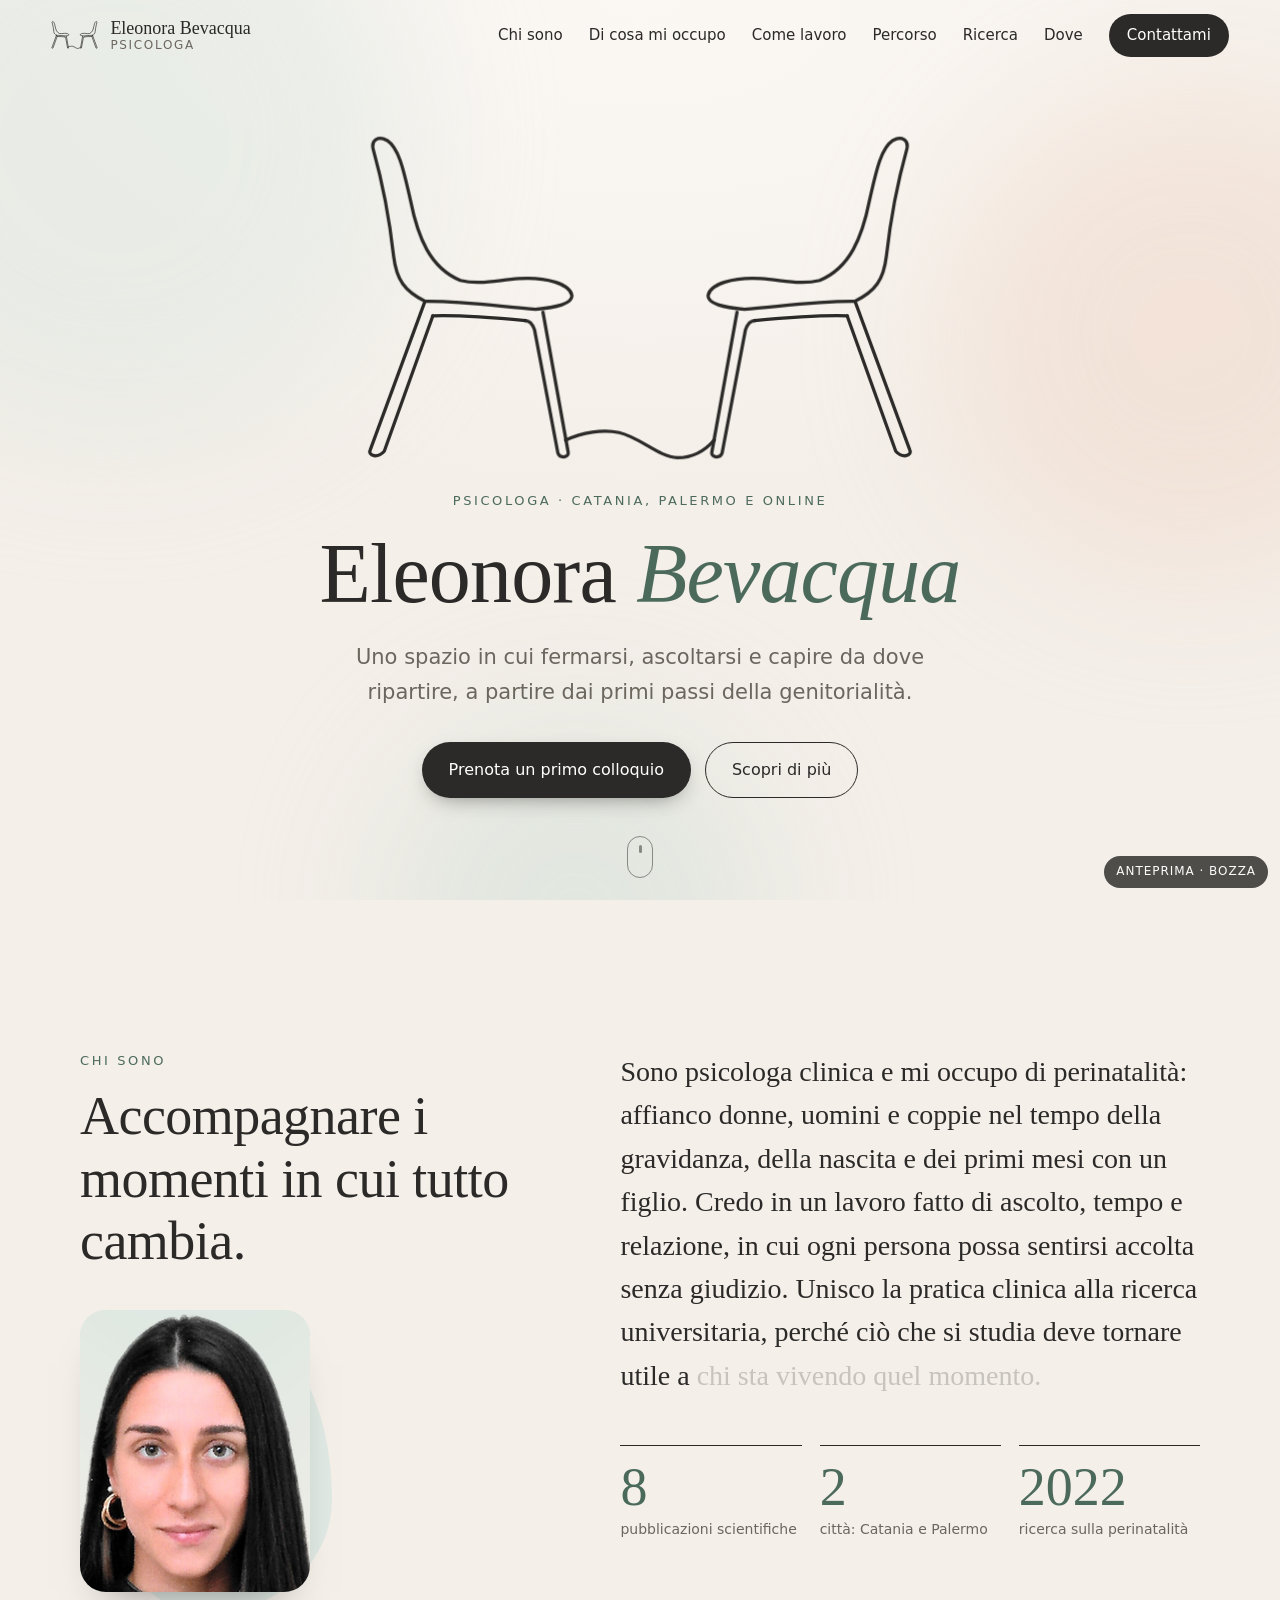
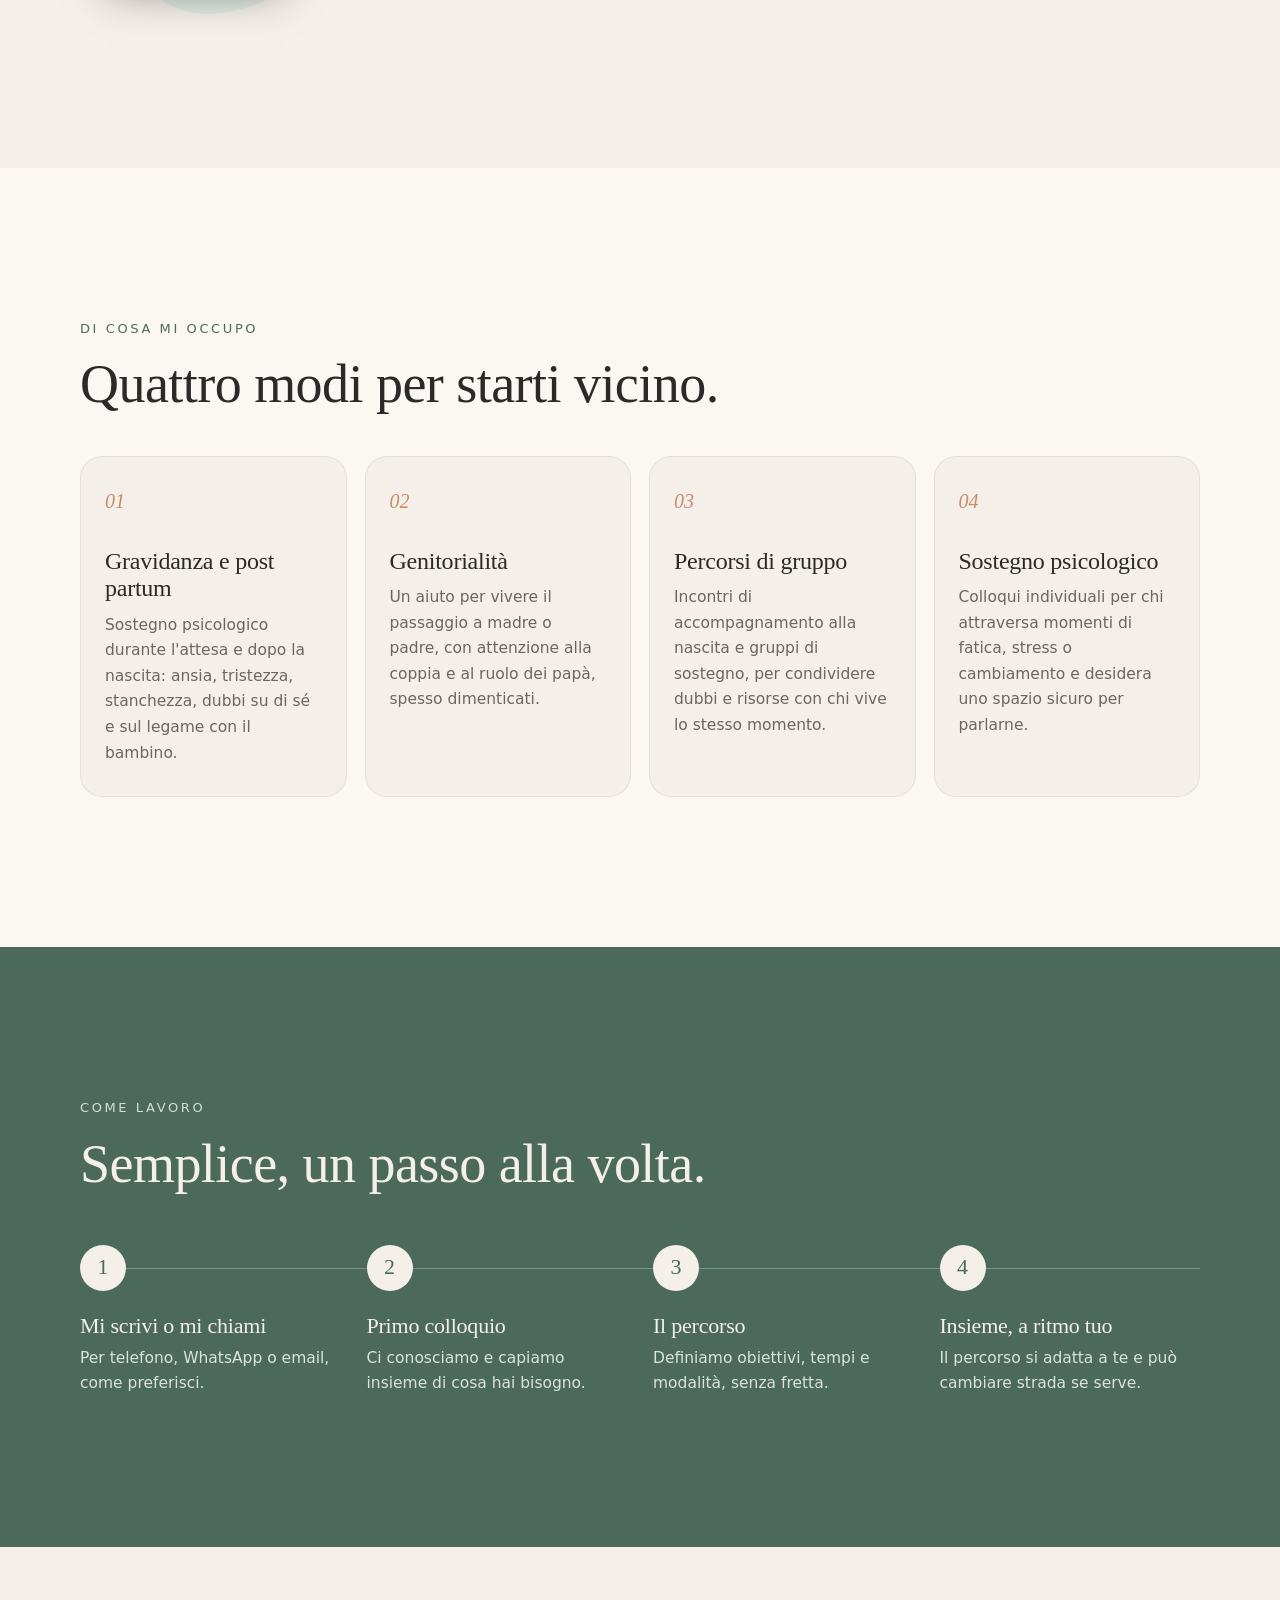
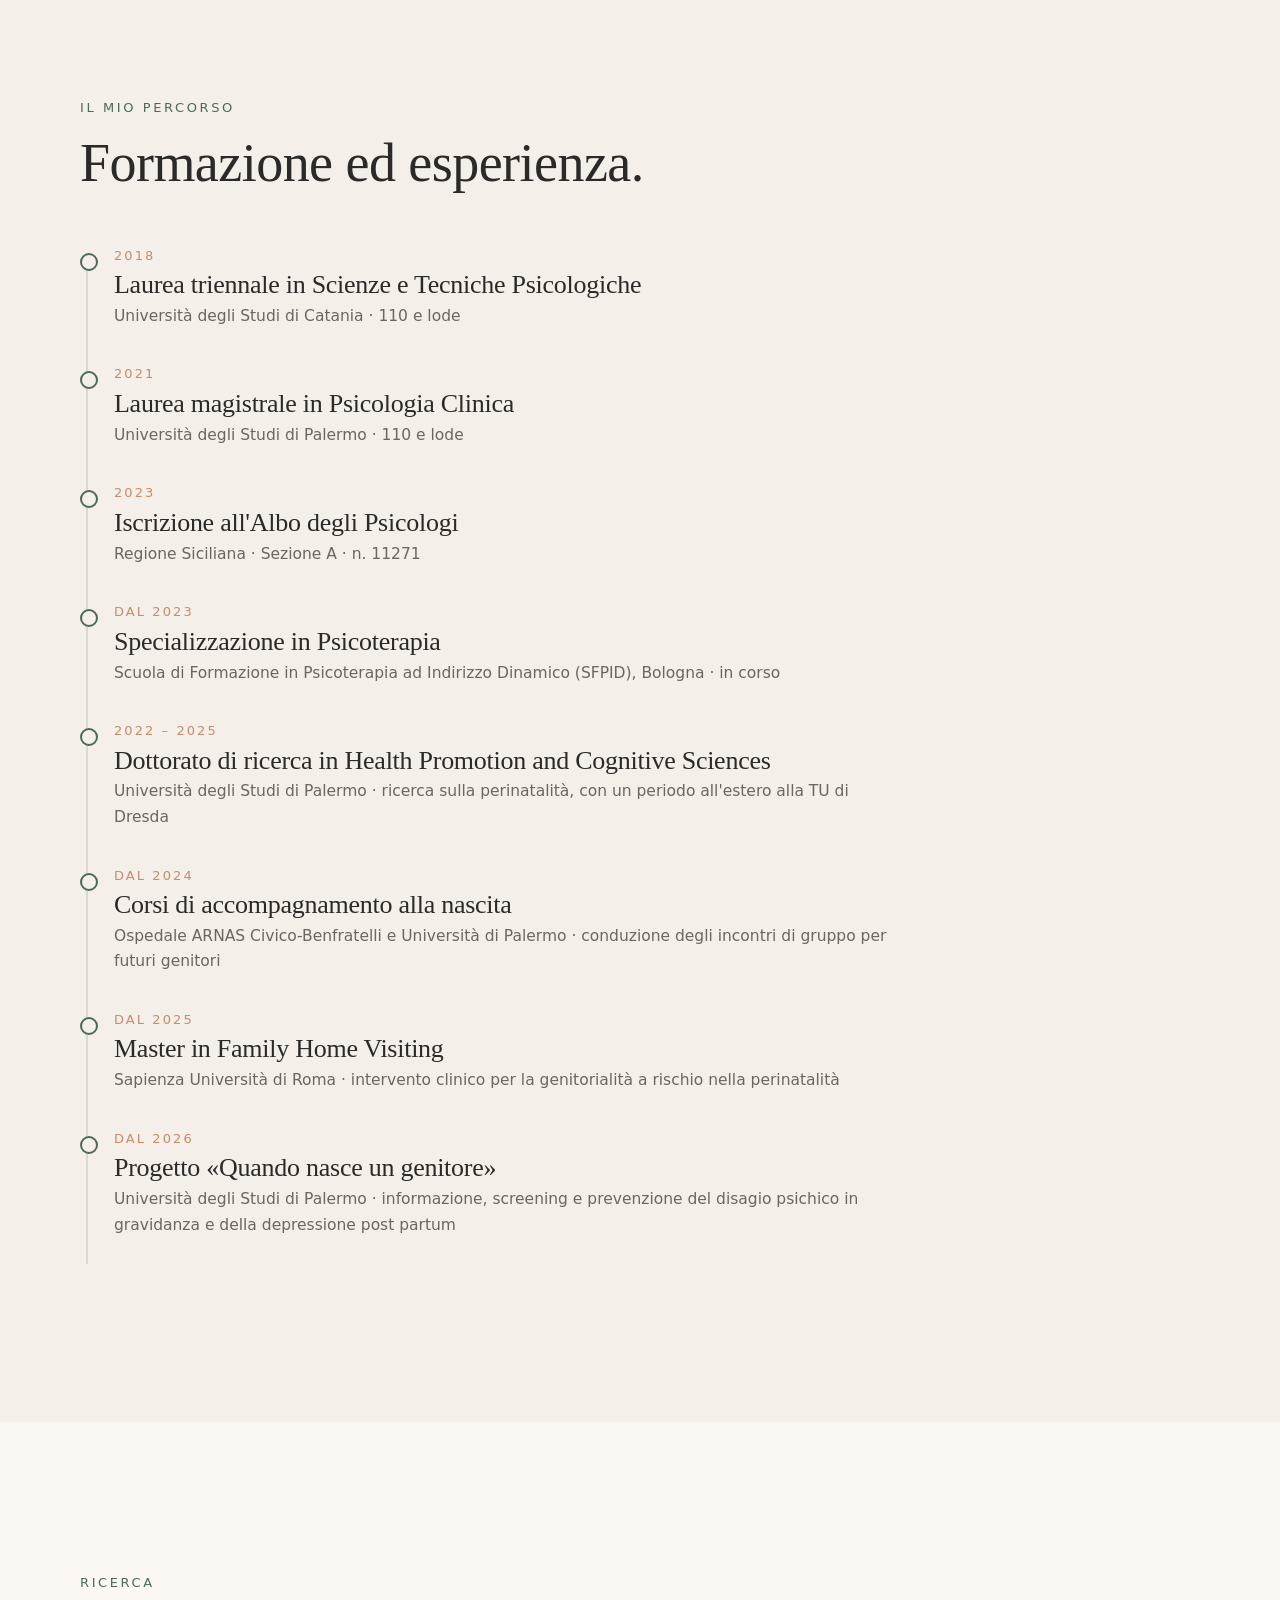
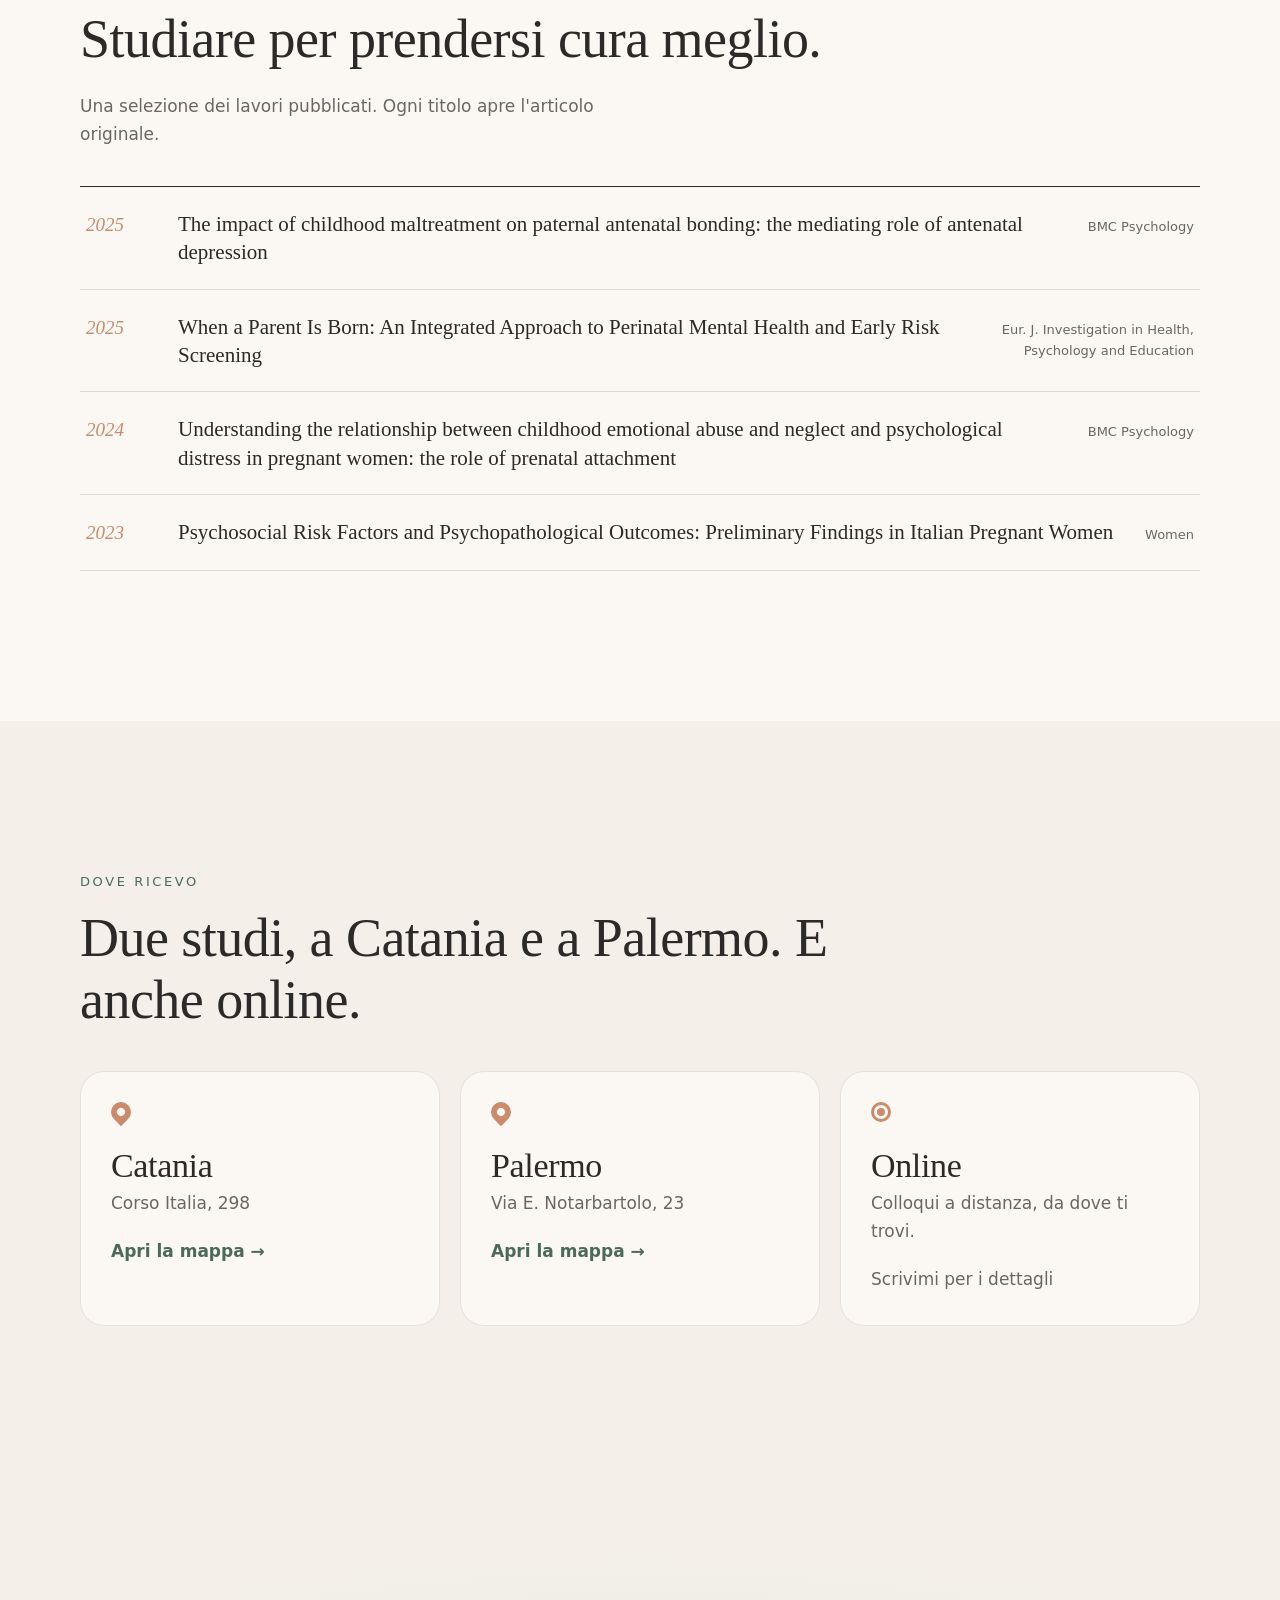
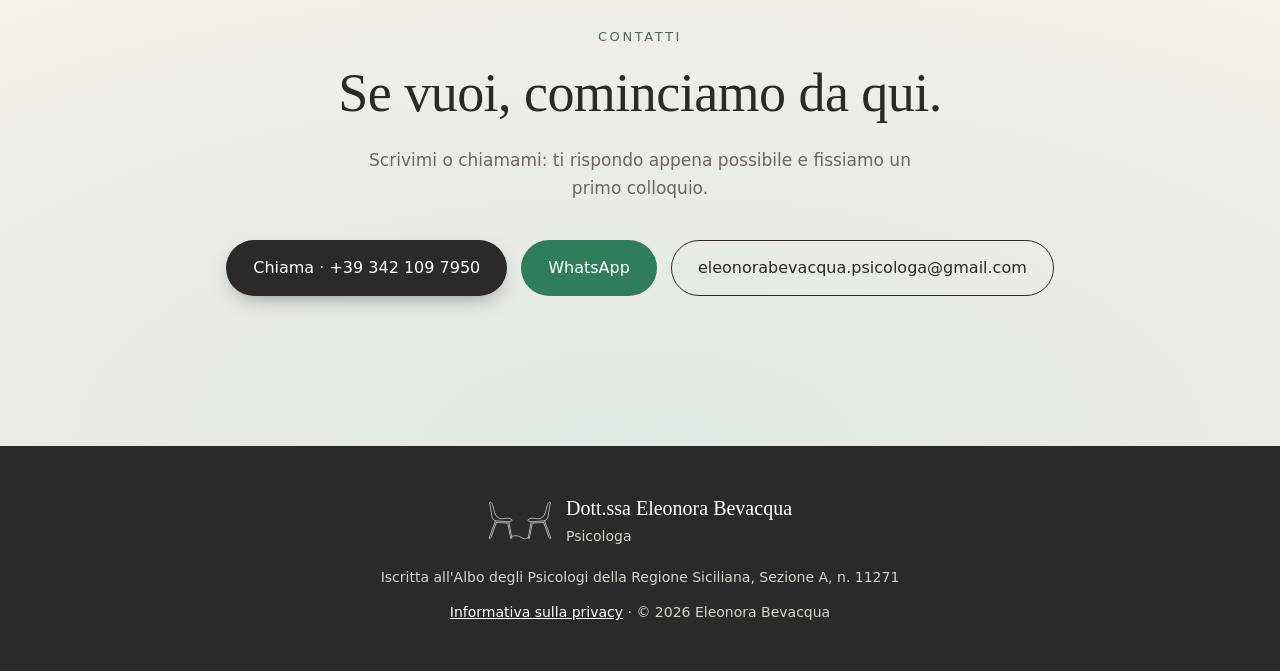
==== index.html @ ddfa0902 "Sito vetrina: prima versione (POC) Co-Authored-By: Claude Sonnet 5.5 <noreply@anthropic.com> Claude-" ====
<!DOCTYPE html>
<html lang="it">
<head>
<meta charset="utf-8">
<meta name="viewport" content="width=device-width, initial-scale=1">
<title>Dott.ssa Eleonora Bevacqua · Psicologa · Catania e Palermo</title>
<meta name="description" content="Eleonora Bevacqua, psicologa clinica. Perinatalità, genitorialità e sostegno psicologico a Catania, Palermo e online.">
<meta name="robots" content="noindex, nofollow">
<meta name="theme-color" content="#F4EFE9">
<meta property="og:title" content="Dott.ssa Eleonora Bevacqua · Psicologa">
<meta property="og:description" content="Perinatalità, genitorialità e sostegno psicologico a Catania, Palermo e online.">
<meta property="og:type" content="website">
<link rel="icon" href="img/favicon.png" type="image/png">
<link rel="stylesheet" href="style.css">
</head>
<body>
<a class="skip" href="#contenuto">Vai al contenuto</a>
<div class="progress" aria-hidden="true"><i></i></div>
<div class="poc-badge" aria-hidden="true">Anteprima · bozza</div>

<header class="top" id="top">
  <a class="brand" href="#hero" aria-label="Eleonora Bevacqua, torna in alto">
    <img src="img/logo.svg" alt="" width="46" height="28">
    <span><b>Eleonora Bevacqua</b><small>Psicologa</small></span>
  </a>
  <nav class="nav" id="nav" aria-label="Menu principale">
    <a href="#chi-sono">Chi sono</a>
    <a href="#di-cosa-mi-occupo">Di cosa mi occupo</a>
    <a href="#come-lavoro">Come lavoro</a>
    <a href="#percorso">Percorso</a>
    <a href="#ricerca">Ricerca</a>
    <a href="#dove">Dove</a>
    <a class="cta-mini" href="#contatti">Contattami</a>
  </nav>
  <button class="burger" id="burger" aria-label="Apri il menu" aria-expanded="false" aria-controls="nav"><span></span><span></span></button>
</header>

<main id="contenuto">

<!-- HERO -->
<section class="hero" id="hero">
  <div class="blob b1" data-par="0.12"></div>
  <div class="blob b2" data-par="-0.08"></div>
  <div class="blob b3" data-par="0.18"></div>
  <div class="hero-in">
    <div class="logo-stage" id="logo" role="img" aria-label="Due sedie una di fronte all'altra, unite da una linea">
      <svg class="logo-svg" viewBox="0 4 1200 712" fill="none" stroke="currentColor" stroke-width="7" stroke-linecap="round" stroke-linejoin="round" aria-hidden="true">
        <g class="chair l"><g>
          <path class="ln shell" pathLength="1" d="M140 367 C95 345 78 320 72 270 C62 180 42 90 28 40 C24 20 40 12 58 22 C82 38 92 78 108 150 C124 230 150 295 215 322 C255 332 290 322 340 318 C400 314 450 330 454 354 C456 372 420 380 376 384 C300 378 220 366 140 367 Z"/>
          <path class="ln legA" pathLength="1" d="M138 370 L22 685 C16 698 38 704 52 688 L156 398"/>
          <path class="ln rail" pathLength="1" d="M156 398 C220 396 290 402 355 408"/>
          <path class="ln legB" pathLength="1" d="M354 408 C364 408 370 416 374 428 L424 692 C428 704 448 702 446 690 L392 390"/>
        </g></g>
        <g class="chair r"><g transform="translate(1200 0) scale(-1 1)">
          <path class="ln shell" pathLength="1" d="M140 367 C95 345 78 320 72 270 C62 180 42 90 28 40 C24 20 40 12 58 22 C82 38 92 78 108 150 C124 230 150 295 215 322 C255 332 290 322 340 318 C400 314 450 330 454 354 C456 372 420 380 376 384 C300 378 220 366 140 367 Z"/>
          <path class="ln legA" pathLength="1" d="M138 370 L22 685 C16 698 38 704 52 688 L156 398"/>
          <path class="ln rail" pathLength="1" d="M156 398 C220 396 290 402 355 408"/>
          <path class="ln legB" pathLength="1" d="M354 408 C364 408 370 416 374 428 L424 692 C428 704 448 702 446 690 L392 390"/>
        </g></g>
        <path class="ln wave" pathLength="1" d="M441 664 C475 648 520 640 555 648 C600 658 640 700 680 702 C712 702 740 686 759 664"/>
      </svg>
    </div>
    <p class="eyebrow rise d1">Psicologa · Catania, Palermo e online</p>
    <h1 class="rise d2">Eleonora <span>Bevacqua</span></h1>
    <p class="lead rise d3">Uno spazio in cui fermarsi, ascoltarsi e capire da dove ripartire, a partire dai primi passi della genitorialità.</p>
    <div class="hero-cta rise d4">
      <a class="btn primary" href="#contatti">Prenota un primo colloquio</a>
      <a class="btn ghost" href="#chi-sono">Scopri di più</a>
    </div>
  </div>
  <a class="scroll-hint" href="#chi-sono" aria-label="Scorri verso il basso"><span></span></a>
</section>

<!-- CHI SONO -->
<section class="sec about" id="chi-sono">
  <div class="wrap two">
    <div class="side">
      <p class="eyebrow reveal">Chi sono</p>
      <h2 class="reveal">Accompagnare i momenti in cui tutto cambia.</h2>
      <figure class="portrait reveal"><div class="ph"><img src="img/eleonora.jpg" width="750" height="750" alt="Ritratto della dott.ssa Eleonora Bevacqua" loading="lazy"></div></figure>
    </div>
    <div class="body">
      <p class="words" id="words">Sono psicologa clinica e mi occupo di perinatalità: affianco donne, uomini e coppie nel tempo della gravidanza, della nascita e dei primi mesi con un figlio. Credo in un lavoro fatto di ascolto, tempo e relazione, in cui ogni persona possa sentirsi accolta senza giudizio. Unisco la pratica clinica alla ricerca universitaria, perché ciò che si studia deve tornare utile a chi sta vivendo quel momento.</p>
      <div class="facts">
        <div class="fact reveal"><b data-count="8">0</b><span>pubblicazioni scientifiche</span></div>
        <div class="fact reveal"><b data-count="2">0</b><span>città: Catania e Palermo</span></div>
        <div class="fact reveal"><b data-count="2022" data-plain="1">0</b><span>ricerca sulla perinatalità</span></div>
      </div>
    </div>
  </div>
</section>

<!-- DI COSA MI OCCUPO -->
<section class="sec areas" id="di-cosa-mi-occupo">
  <div class="wrap">
    <p class="eyebrow reveal">Di cosa mi occupo</p>
    <h2 class="reveal">Quattro modi per starti vicino.</h2>
    <div class="cards">
      <article class="card reveal">
        <span class="num">01</span>
        <h3>Gravidanza e post partum</h3>
        <p>Sostegno psicologico durante l'attesa e dopo la nascita: ansia, tristezza, stanchezza, dubbi su di sé e sul legame con il bambino.</p>
      </article>
      <article class="card reveal">
        <span class="num">02</span>
        <h3>Genitorialità</h3>
        <p>Un aiuto per vivere il passaggio a madre o padre, con attenzione alla coppia e al ruolo dei papà, spesso dimenticati.</p>
      </article>
      <article class="card reveal">
        <span class="num">03</span>
        <h3>Percorsi di gruppo</h3>
        <p>Incontri di accompagnamento alla nascita e gruppi di sostegno, per condividere dubbi e risorse con chi vive lo stesso momento.</p>
      </article>
      <article class="card reveal">
        <span class="num">04</span>
        <h3>Sostegno psicologico</h3>
        <p>Colloqui individuali per chi attraversa momenti di fatica, stress o cambiamento e desidera uno spazio sicuro per parlarne.</p>
      </article>
    </div>
  </div>
</section>

<!-- COME LAVORO -->
<section class="sec how" id="come-lavoro">
  <div class="wrap">
    <p class="eyebrow reveal">Come lavoro</p>
    <h2 class="reveal">Semplice, un passo alla volta.</h2>
    <ol class="steps">
      <li class="reveal"><span>1</span><h3>Mi scrivi o mi chiami</h3><p>Per telefono, WhatsApp o email, come preferisci.</p></li>
      <li class="reveal"><span>2</span><h3>Primo colloquio</h3><p>Ci conosciamo e capiamo insieme di cosa hai bisogno.</p></li>
      <li class="reveal"><span>3</span><h3>Il percorso</h3><p>Definiamo obiettivi, tempi e modalità, senza fretta.</p></li>
      <li class="reveal"><span>4</span><h3>Insieme, a ritmo tuo</h3><p>Il percorso si adatta a te e può cambiare strada se serve.</p></li>
    </ol>
  </div>
</section>

<!-- PERCORSO -->
<section class="sec path" id="percorso">
  <div class="wrap">
    <p class="eyebrow reveal">Il mio percorso</p>
    <h2 class="reveal">Formazione ed esperienza.</h2>
    <div class="tl" id="tl">
      <div class="tl-line"><i></i></div>
      <div class="tl-item reveal"><time>2018</time><h3>Laurea triennale in Scienze e Tecniche Psicologiche</h3><p>Università degli Studi di Catania · 110 e lode</p></div>
      <div class="tl-item reveal"><time>2021</time><h3>Laurea magistrale in Psicologia Clinica</h3><p>Università degli Studi di Palermo · 110 e lode</p></div>
      <div class="tl-item reveal"><time>2023</time><h3>Iscrizione all'Albo degli Psicologi</h3><p>Regione Siciliana · Sezione A · n. 11271</p></div>
      <div class="tl-item reveal"><time>dal 2023</time><h3>Specializzazione in Psicoterapia</h3><p>Scuola di Formazione in Psicoterapia ad Indirizzo Dinamico (SFPID), Bologna · in corso</p></div>
      <div class="tl-item reveal"><time>2022 – 2025</time><h3>Dottorato di ricerca in Health Promotion and Cognitive Sciences</h3><p>Università degli Studi di Palermo · ricerca sulla perinatalità, con un periodo all'estero alla TU di Dresda</p></div>
      <div class="tl-item reveal"><time>dal 2024</time><h3>Corsi di accompagnamento alla nascita</h3><p>Ospedale ARNAS Civico-Benfratelli e Università di Palermo · conduzione degli incontri di gruppo per futuri genitori</p></div>
      <div class="tl-item reveal"><time>dal 2025</time><h3>Master in Family Home Visiting</h3><p>Sapienza Università di Roma · intervento clinico per la genitorialità a rischio nella perinatalità</p></div>
      <div class="tl-item reveal"><time>dal 2026</time><h3>Progetto «Quando nasce un genitore»</h3><p>Università degli Studi di Palermo · informazione, screening e prevenzione del disagio psichico in gravidanza e della depressione post partum</p></div>
    </div>
  </div>
</section>

<!-- RICERCA -->
<section class="sec research" id="ricerca">
  <div class="wrap">
    <p class="eyebrow reveal">Ricerca</p>
    <h2 class="reveal">Studiare per prendersi cura meglio.</h2>
    <p class="sub reveal">Una selezione dei lavori pubblicati. Ogni titolo apre l'articolo originale.</p>
    <ul class="pubs">
      <li class="reveal"><a href="https://doi.org/10.1186/s40359-025-03784-9" target="_blank" rel="noopener"><span class="y">2025</span><span class="t">The impact of childhood maltreatment on paternal antenatal bonding: the mediating role of antenatal depression</span><span class="j">BMC Psychology</span></a></li>
      <li class="reveal"><a href="https://doi.org/10.3390/ejihpe15100193" target="_blank" rel="noopener"><span class="y">2025</span><span class="t">When a Parent Is Born: An Integrated Approach to Perinatal Mental Health and Early Risk Screening</span><span class="j">Eur. J. Investigation in Health, Psychology and Education</span></a></li>
      <li class="reveal"><a href="https://doi.org/10.1186/s40359-024-02024-w" target="_blank" rel="noopener"><span class="y">2024</span><span class="t">Understanding the relationship between childhood emotional abuse and neglect and psychological distress in pregnant women: the role of prenatal attachment</span><span class="j">BMC Psychology</span></a></li>
      <li class="reveal"><a href="https://doi.org/10.3390/women3010010" target="_blank" rel="noopener"><span class="y">2023</span><span class="t">Psychosocial Risk Factors and Psychopathological Outcomes: Preliminary Findings in Italian Pregnant Women</span><span class="j">Women</span></a></li>
    </ul>
  </div>
</section>

<!-- DOVE -->
<section class="sec where" id="dove">
  <div class="wrap">
    <p class="eyebrow reveal">Dove ricevo</p>
    <h2 class="reveal">Due studi, a Catania e a Palermo. E anche online.</h2>
    <div class="places">
      <a class="place reveal" href="https://www.google.com/maps/search/?api=1&amp;query=Corso+Italia+298+Catania" target="_blank" rel="noopener">
        <span class="pin" aria-hidden="true"></span>
        <h3>Catania</h3>
        <p>Corso Italia, 298</p>
        <span class="go">Apri la mappa →</span>
      </a>
      <a class="place reveal" href="https://www.google.com/maps/search/?api=1&amp;query=Via+E.+Notarbartolo+23+Palermo" target="_blank" rel="noopener">
        <span class="pin" aria-hidden="true"></span>
        <h3>Palermo</h3>
        <p>Via E. Notarbartolo, 23</p>
        <span class="go">Apri la mappa →</span>
      </a>
      <div class="place reveal">
        <span class="pin online" aria-hidden="true"></span>
        <h3>Online</h3>
        <p>Colloqui a distanza, da dove ti trovi.</p>
        <span class="go off">Scrivimi per i dettagli</span>
      </div>
    </div>
  </div>
</section>

<!-- CONTATTI -->
<section class="sec contact" id="contatti">
  <div class="wrap">
    <p class="eyebrow reveal">Contatti</p>
    <h2 class="reveal">Se vuoi, cominciamo da qui.</h2>
    <p class="sub reveal">Scrivimi o chiamami: ti rispondo appena possibile e fissiamo un primo colloquio.</p>
    <div class="contact-btns reveal">
      <a class="btn primary" href="tel:+393421097950">Chiama · +39 342 109 7950</a>
      <a class="btn wa" href="https://wa.me/393421097950" target="_blank" rel="noopener">WhatsApp</a>
      <a class="btn ghost" href="mailto:eleonorabevacqua.psicologa@gmail.com">eleonorabevacqua.psicologa@gmail.com</a>
    </div>
  </div>
</section>
</main>

<footer class="foot">
  <div class="wrap">
    <div class="foot-brand"><img src="img/logo.svg" alt="" width="64" height="39"><div><b>Dott.ssa Eleonora Bevacqua</b><span>Psicologa</span></div></div>
    <p>Iscritta all'Albo degli Psicologi della Regione Siciliana, Sezione A, n. 11271</p>
    <p><a href="privacy.html">Informativa sulla privacy</a> · © 2026 Eleonora Bevacqua</p>
  </div>
</footer>

<script src="app.js"></script>
</body>
</html>
---- style.css ----
:root{
  --cream:#F4EFE9; --paper:#FBF8F4; --ink:#2B2A28; --mute:#6b675f;
  --sage:#8FAA9C; --sage-deep:#4C6A5C; --sage-soft:#dfe8e2; --clay:#C98B6B;
  --serif:"Iowan Old Style","Palatino Linotype",Palatino,"Book Antiqua",Georgia,serif;
  --sans:system-ui,-apple-system,"Segoe UI",Roboto,"Helvetica Neue",Arial,sans-serif;
  --ease:cubic-bezier(.2,.7,.2,1);
}
*{box-sizing:border-box;margin:0;padding:0}
html{scroll-behavior:smooth;scroll-padding-top:72px}
body{font-family:var(--sans);color:var(--ink);background:var(--cream);line-height:1.65;font-size:17px;-webkit-font-smoothing:antialiased;overflow-x:hidden}
img{max-width:100%;display:block}
a{color:inherit}
h1,h2,h3{font-family:var(--serif);font-weight:500;line-height:1.15;letter-spacing:-.01em}
.wrap{width:min(1120px,92vw);margin:0 auto}
.skip{position:absolute;left:-999px;top:8px;background:var(--ink);color:#fff;padding:8px 14px;border-radius:8px;z-index:200}
.skip:focus{left:8px}

/* barra di avanzamento + badge anteprima */
.progress{position:fixed;inset:0 0 auto 0;height:3px;z-index:120;background:transparent}
.progress i{display:block;height:100%;width:100%;background:var(--sage-deep);transform:scaleX(0);transform-origin:left}
.poc-badge{position:fixed;right:12px;bottom:12px;z-index:110;background:var(--ink);color:#fff;font-size:12px;letter-spacing:.08em;text-transform:uppercase;padding:6px 12px;border-radius:99px;opacity:.82;pointer-events:none}

/* header */
.top{position:fixed;inset:0 0 auto 0;z-index:100;display:flex;align-items:center;justify-content:space-between;padding:14px max(4vw,18px);transition:transform .45s var(--ease),background .3s,box-shadow .3s}
.top::before{content:"";position:absolute;inset:0;z-index:-2;background:rgba(244,239,233,.88);backdrop-filter:blur(12px);-webkit-backdrop-filter:blur(12px);box-shadow:0 1px 0 rgba(43,42,40,.08);opacity:0;transition:opacity .3s}
.top.solid::before{opacity:1}
.top.hide{transform:translateY(-110%)}
.brand{display:flex;align-items:center;gap:12px;text-decoration:none}
.brand img{height:28px;width:auto}
.brand span{display:flex;flex-direction:column;line-height:1.15}
.brand b{font-family:var(--serif);font-weight:500;font-size:18px}
.brand small{font-size:12px;letter-spacing:.14em;text-transform:uppercase;color:var(--mute)}
.nav{display:flex;align-items:center;gap:26px}
.nav a{text-decoration:none;font-size:15px;position:relative;padding:4px 0}
.nav a:not(.cta-mini)::after{content:"";position:absolute;left:0;bottom:0;height:1.5px;width:100%;background:var(--sage-deep);transform:scaleX(0);transform-origin:left;transition:transform .35s var(--ease)}
.nav a:not(.cta-mini):hover::after,.nav a.on::after{transform:scaleX(1)}
.cta-mini{background:var(--ink);color:#fff!important;padding:9px 18px!important;border-radius:99px;transition:background .25s,transform .25s}
.cta-mini:hover{background:var(--sage-deep);transform:translateY(-1px)}
.burger{display:none;background:none;border:0;width:44px;height:44px;position:relative;cursor:pointer}
.burger span{position:absolute;left:10px;right:10px;height:2px;background:var(--ink);border-radius:2px;transition:transform .35s var(--ease),top .35s var(--ease)}
.burger span:nth-child(1){top:18px}.burger span:nth-child(2){top:26px}
.burger[aria-expanded=true] span:nth-child(1){top:22px;transform:rotate(45deg)}
.burger[aria-expanded=true] span:nth-child(2){top:22px;transform:rotate(-45deg)}

/* hero */
.hero{position:relative;min-height:100svh;display:grid;place-items:center;text-align:center;padding:110px 0 80px;overflow:hidden;background:radial-gradient(120% 90% at 50% 0%,#fbf8f4 0%,var(--cream) 60%)}
.blob{position:absolute;border-radius:50%;filter:blur(70px);opacity:.55;will-change:transform}
.b1{width:46vmax;height:46vmax;left:-14vmax;top:-12vmax;background:var(--sage-soft)}
.b2{width:38vmax;height:38vmax;right:-12vmax;top:10vh;background:#f0d9cb}
.b3{width:30vmax;height:30vmax;left:30vw;bottom:-16vmax;background:#d3e0d8}
.hero-in{position:relative;z-index:2;width:min(860px,92vw)}
.logo-stage{position:relative;width:min(560px,80vw);margin:0 auto 26px;color:var(--ink);cursor:pointer;-webkit-tap-highlight-color:transparent}
.logo-svg{display:block;width:100%;height:auto;overflow:visible}
/* tracciamento: ogni linea si disegna da sola, poi le sedie si avvicinano piano */
.logo-svg .ln{stroke-dasharray:1;stroke-dashoffset:1;opacity:0}
.logo-stage.draw .logo-svg .ln{animation:draw 1.5s cubic-bezier(.5,.1,.2,1) forwards}
.logo-stage.draw .logo-svg .shell{animation-delay:.2s}
.logo-stage.draw .logo-svg .legA{animation-delay:.9s}
.logo-stage.draw .logo-svg .rail{animation-delay:1.25s}
.logo-stage.draw .logo-svg .legB{animation-delay:1.45s}
.logo-stage.draw .logo-svg .wave{animation-delay:2.3s;animation-duration:1.4s}
@keyframes draw{0%{opacity:1;stroke-dashoffset:1}100%{opacity:1;stroke-dashoffset:0}}
.logo-svg .chair{transform-box:view-box;will-change:transform}
.logo-svg .dot,.logo-svg .halo{stroke:none;fill:var(--sage-deep);opacity:0;transition:opacity 1.2s ease}
.logo-svg .dot{filter:none}
.logo-svg .halo{fill:var(--sage);fill-opacity:.22}
.logo-stage.live .dot{opacity:1}.logo-stage.live .halo{opacity:1}
.logo-stage:hover .ln{stroke:var(--sage-deep);transition:stroke .5s}
.logo-svg .ln{transition:stroke .5s}
.eyebrow{font-size:13px;letter-spacing:.2em;text-transform:uppercase;color:var(--sage-deep);margin-bottom:14px}
.hero h1{font-size:clamp(40px,7.4vw,84px);margin-bottom:18px}
.hero h1 span{font-style:italic;color:var(--sage-deep)}
.lead{font-size:clamp(17px,2vw,21px);color:var(--mute);max-width:600px;margin:0 auto 32px}
.hero-cta{display:flex;gap:14px;justify-content:center;flex-wrap:wrap}
.btn{display:inline-flex;align-items:center;justify-content:center;gap:8px;padding:14px 26px;border-radius:99px;text-decoration:none;font-size:16px;border:1.5px solid transparent;transition:transform .25s var(--ease),background .25s,color .25s,border-color .25s,box-shadow .25s;cursor:pointer;text-align:center}
.btn:hover{transform:translateY(-2px)}
.btn.primary{background:var(--ink);color:#fff;box-shadow:0 8px 22px -10px rgba(43,42,40,.6)}
.btn.primary:hover{background:var(--sage-deep)}
.btn.ghost{border-color:var(--ink);color:var(--ink)}
.btn.ghost:hover{background:var(--ink);color:#fff}
.btn.wa{background:#2f7d5b;color:#fff}.btn.wa:hover{background:#256548}
.scroll-hint{position:absolute;bottom:22px;left:50%;width:26px;height:42px;margin-left:-13px;border:1.5px solid var(--ink);border-radius:14px;opacity:.5;z-index:2}
.scroll-hint span{position:absolute;left:50%;top:8px;width:3px;height:8px;margin-left:-1.5px;background:var(--ink);border-radius:2px;animation:wheel 1.8s ease-in-out infinite}
@keyframes wheel{0%{transform:translateY(0);opacity:1}70%{transform:translateY(14px);opacity:0}100%{opacity:0}}

/* comparsa iniziale hero */
.rise{opacity:0;transform:translateY(22px)}
.ready .rise{opacity:1;transform:none;transition:opacity .9s ease,transform .9s var(--ease)}
.ready .d1{transition-delay:.9s}.ready .d2{transition-delay:1.05s}.ready .d3{transition-delay:1.2s}.ready .d4{transition-delay:1.35s}

/* sezioni */
.sec{padding:clamp(80px,12vw,150px) 0;position:relative}
.sec h2{font-size:clamp(30px,4.6vw,54px);margin-bottom:22px;max-width:16em}
.sub{color:var(--mute);max-width:560px;margin-bottom:38px}
.two{display:grid;grid-template-columns:1fr 1.25fr;gap:clamp(30px,6vw,90px);align-items:start}
.side{position:sticky;top:120px}
.words{font-size:clamp(20px,2.4vw,28px);line-height:1.55;font-family:var(--serif)}
.words .w{opacity:.22;transition:opacity .35s}
.words .w.on{opacity:1}
/* cornice 3: rettangolo arrotondato con forma morbida salvia sfalsata */
.portrait{position:relative;margin:38px 0 26px;max-width:230px}
.portrait::before{content:"";position:absolute;z-index:0;inset:18px -22px -22px 22px;background:var(--sage-soft);border-radius:60% 40% 55% 45%/50% 60% 40% 50%;transform:translate(14px,14px) scale(.92);opacity:0;transition:transform 1.4s var(--ease) .15s,opacity 1.2s ease .15s}
.portrait.in::before{transform:none;opacity:1}
.ph{position:relative;z-index:1;aspect-ratio:220/270;border-radius:26px;overflow:hidden;background:var(--sage-soft);box-shadow:0 26px 40px -28px rgba(43,42,40,.55)}
.ph img{width:100%;height:100%;object-fit:cover;object-position:50% 20%;transform:scale(1.06);transition:transform 1.6s var(--ease)}
.portrait.in .ph img{transform:scale(1)}
/* variante per il ritratto a mezzo busto (4:5): aggiungere class="portrait half" nell'HTML */
.portrait.half{max-width:340px}
.portrait.half .ph{aspect-ratio:4/5;border-radius:28px}
.portrait.half .ph img{object-position:50% 25%}
.facts{display:grid;grid-template-columns:repeat(3,1fr);gap:18px;margin-top:48px}
.fact{border-top:1.5px solid var(--ink);padding-top:14px}
.fact b{display:block;font-family:var(--serif);font-weight:500;font-size:clamp(34px,4.4vw,54px);line-height:1;color:var(--sage-deep)}
.fact span{font-size:14px;color:var(--mute)}

.areas{background:var(--paper)}
.cards{display:grid;grid-template-columns:repeat(4,1fr);gap:18px;margin-top:40px}
.card{background:var(--cream);border-radius:22px;padding:28px 24px 30px;border:1px solid rgba(43,42,40,.08);transition:transform .4s var(--ease),box-shadow .4s,background .4s;position:relative;overflow:hidden}
.card::before{content:"";position:absolute;inset:auto -30% -50% auto;width:80%;height:80%;border-radius:50%;background:var(--sage-soft);opacity:0;transition:opacity .5s,transform .6s var(--ease);transform:scale(.6)}
.card:hover{transform:translateY(-6px);box-shadow:0 24px 40px -26px rgba(43,42,40,.5)}
.card:hover::before{opacity:.7;transform:scale(1)}
.card>*{position:relative}
.num{font-family:var(--serif);font-style:italic;color:var(--clay);font-size:20px}
.card h3{font-size:24px;margin:30px 0 10px}
.card p{font-size:15.5px;color:var(--mute)}

.how{background:var(--sage-deep);color:#f4efe9}
.how .eyebrow{color:#cfe0d6}
.steps{list-style:none;display:grid;grid-template-columns:repeat(4,1fr);gap:26px;margin-top:50px;position:relative}
.steps::before{content:"";position:absolute;left:0;right:0;top:23px;height:1.5px;background:rgba(244,239,233,.28)}
.steps li{position:relative}
.steps span{display:grid;place-items:center;width:46px;height:46px;border-radius:50%;background:var(--cream);color:var(--sage-deep);font-family:var(--serif);font-size:22px;margin-bottom:22px;position:relative}
.steps h3{font-size:22px;margin-bottom:8px}
.steps p{font-size:15.5px;color:#d8e4dc}

.tl{position:relative;margin-top:50px;padding-left:34px;max-width:820px}
.tl-line{position:absolute;left:6px;top:8px;bottom:8px;width:2px;background:rgba(43,42,40,.12)}
.tl-line i{display:block;width:100%;height:100%;background:var(--sage-deep);transform:scaleY(0);transform-origin:top}
.tl-item{position:relative;padding-bottom:34px}
.tl-item::before{content:"";position:absolute;left:-34px;top:8px;width:14px;height:14px;border-radius:50%;background:var(--cream);border:2px solid var(--sage-deep);transition:background .4s,transform .4s var(--ease)}
.tl-item.in::before{background:var(--sage-deep);transform:scale(1.15)}
.tl time{display:block;font-size:13px;letter-spacing:.16em;text-transform:uppercase;color:var(--clay);margin-bottom:4px}
.tl h3{font-size:clamp(20px,2.4vw,26px);margin-bottom:4px}
.tl p{color:var(--mute);font-size:15.5px}

.research{background:var(--paper)}
.pubs{list-style:none;border-top:1.5px solid var(--ink)}
.pubs li{border-bottom:1px solid rgba(43,42,40,.14)}
.pubs a{display:grid;grid-template-columns:70px 1fr auto;gap:22px;align-items:baseline;padding:22px 6px;text-decoration:none;transition:background .3s,padding .3s var(--ease)}
.pubs a:hover{background:var(--sage-soft);padding-left:18px}
.pubs .y{font-family:var(--serif);font-style:italic;color:var(--clay);font-size:19px}
.pubs .t{font-family:var(--serif);font-size:clamp(17px,1.9vw,21px);line-height:1.35}
.pubs .j{font-size:13px;color:var(--mute);text-align:right;max-width:210px}

.places{display:grid;grid-template-columns:repeat(auto-fit,minmax(250px,1fr));gap:20px;margin-top:40px}
.place{position:relative;display:block;background:var(--paper);border:1px solid rgba(43,42,40,.1);border-radius:24px;padding:34px 30px 32px;text-decoration:none;overflow:hidden;transition:transform .4s var(--ease),box-shadow .4s}
.place:hover{transform:translateY(-5px);box-shadow:0 26px 40px -28px rgba(43,42,40,.55)}
.place h3{font-size:34px;margin:40px 0 4px}
.place p{color:var(--mute)}
.go{display:inline-block;margin-top:20px;color:var(--sage-deep);font-weight:600;transition:transform .3s var(--ease)}
.place:hover .go{transform:translateX(6px)}
.pin{position:absolute;top:30px;left:30px;width:20px;height:20px;border-radius:50% 50% 50% 0;transform:rotate(-45deg);background:var(--clay)}
.pin::after{content:"";position:absolute;inset:6px;border-radius:50%;background:var(--paper)}
.pin.online{border-radius:50%;transform:none;background:none;border:3px solid var(--clay)}
.pin.online::after{inset:3px;background:var(--clay)}
.go.off{color:var(--mute);font-weight:500}
.place:hover .go.off{transform:none}

.contact{text-align:center;background:radial-gradient(90% 90% at 50% 100%,var(--sage-soft),var(--cream))}
.contact h2,.contact .sub{margin-left:auto;margin-right:auto}
.contact-btns{display:flex;flex-wrap:wrap;gap:14px;justify-content:center}
.note{margin-top:34px;font-size:14px;color:var(--mute)}

.foot{background:var(--ink);color:#d7d3cb;padding:46px 0;font-size:14px}
.foot .wrap{display:grid;gap:12px;justify-items:center;text-align:center}
.foot-brand{display:flex;align-items:center;gap:14px;text-align:left;margin-bottom:6px}
.foot-brand img{filter:invert(1);opacity:.85}
.foot-brand b{display:block;font-family:var(--serif);font-weight:500;font-size:20px;color:#fff}
.foot a{color:#fff}
.todo{background:#c98b6b;color:#fff;padding:0 6px;border-radius:4px}

/* reveal */
.reveal{opacity:0;transform:translateY(34px);transition:opacity .9s ease,transform .9s var(--ease)}
.reveal.in{opacity:1;transform:none}
.cards .reveal:nth-child(2),.steps .reveal:nth-child(2),.facts .reveal:nth-child(2){transition-delay:.1s}
.cards .reveal:nth-child(3),.steps .reveal:nth-child(3),.facts .reveal:nth-child(3){transition-delay:.2s}
.cards .reveal:nth-child(4),.steps .reveal:nth-child(4){transition-delay:.3s}

/* tablet e telefono */
@media(max-width:980px){
  .cards{grid-template-columns:repeat(2,1fr)}
  .steps{grid-template-columns:repeat(2,1fr);row-gap:40px}.steps::before{display:none}
  .two{grid-template-columns:1fr}.side{position:static}
}
@media(max-width:820px){
  .burger{display:block}
  .nav{position:fixed;inset:0;background:var(--cream);flex-direction:column;justify-content:center;gap:22px;font-size:22px;transform:translateY(-100%);transition:transform .5s var(--ease);z-index:-1}
  .nav a{font-size:24px;font-family:var(--serif)}
  .nav.open{transform:none}
  .nav.open~.burger{position:relative;z-index:2}
  .top.hide{transform:none}
}
@media(max-width:620px){
  body{font-size:16.5px}
  .cards{grid-template-columns:1fr}
  .steps{grid-template-columns:1fr}
  .facts{grid-template-columns:1fr 1fr 1fr;gap:10px}
  .fact span{font-size:12.5px}
  .pubs a{grid-template-columns:1fr;gap:6px}.pubs .j{text-align:left;max-width:none}
  .brand small{display:none}
  .btn{width:100%}
  .hero-cta,.contact-btns{flex-direction:column;align-items:stretch}
  .poc-badge{bottom:8px;right:8px}
}

/* riduci movimento */
@media(prefers-reduced-motion:reduce){
  *{animation:none!important;transition-duration:.01ms!important;transition-delay:0s!important;scroll-behavior:auto!important}
  .rise,.reveal{opacity:1!important;transform:none!important}
  .logo-svg .ln{stroke-dashoffset:0!important;opacity:1!important}
  .words .w{opacity:1!important}
  .tl-line i,.progress i{transform:none!important}
}
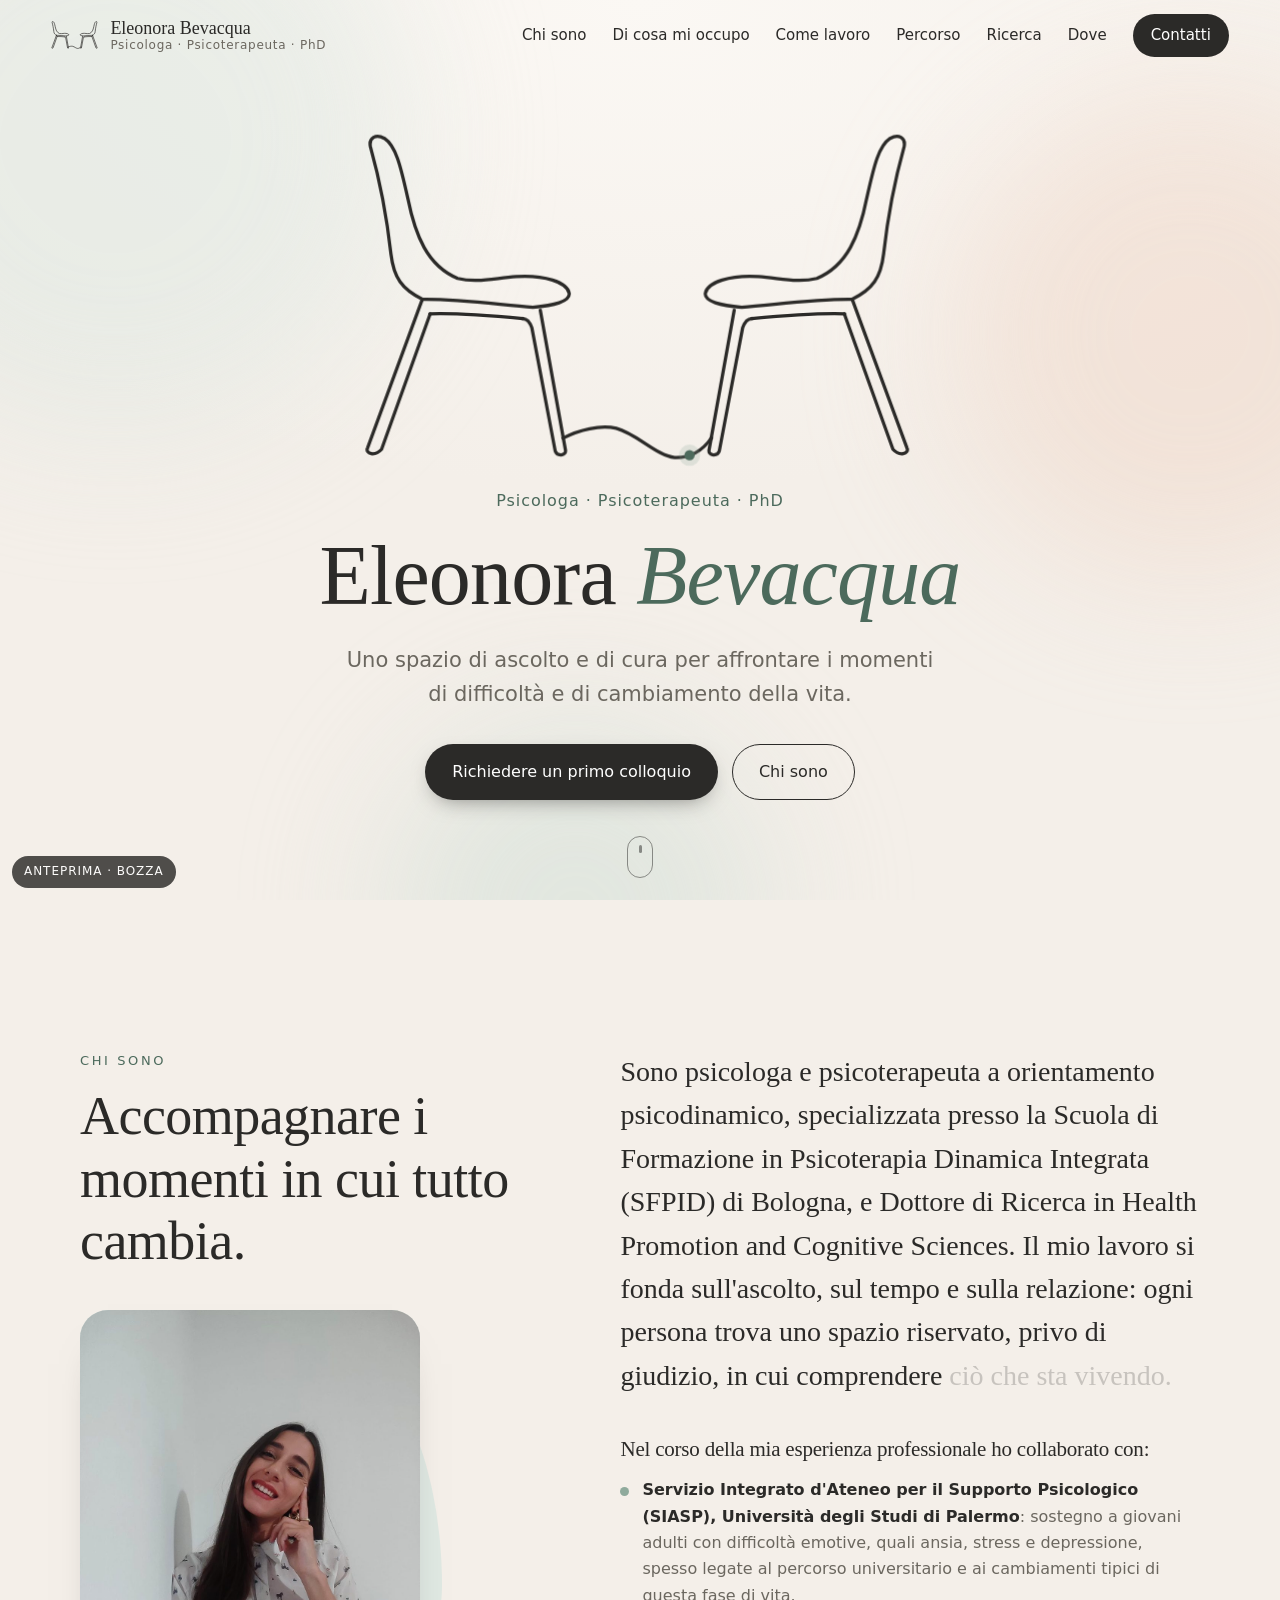
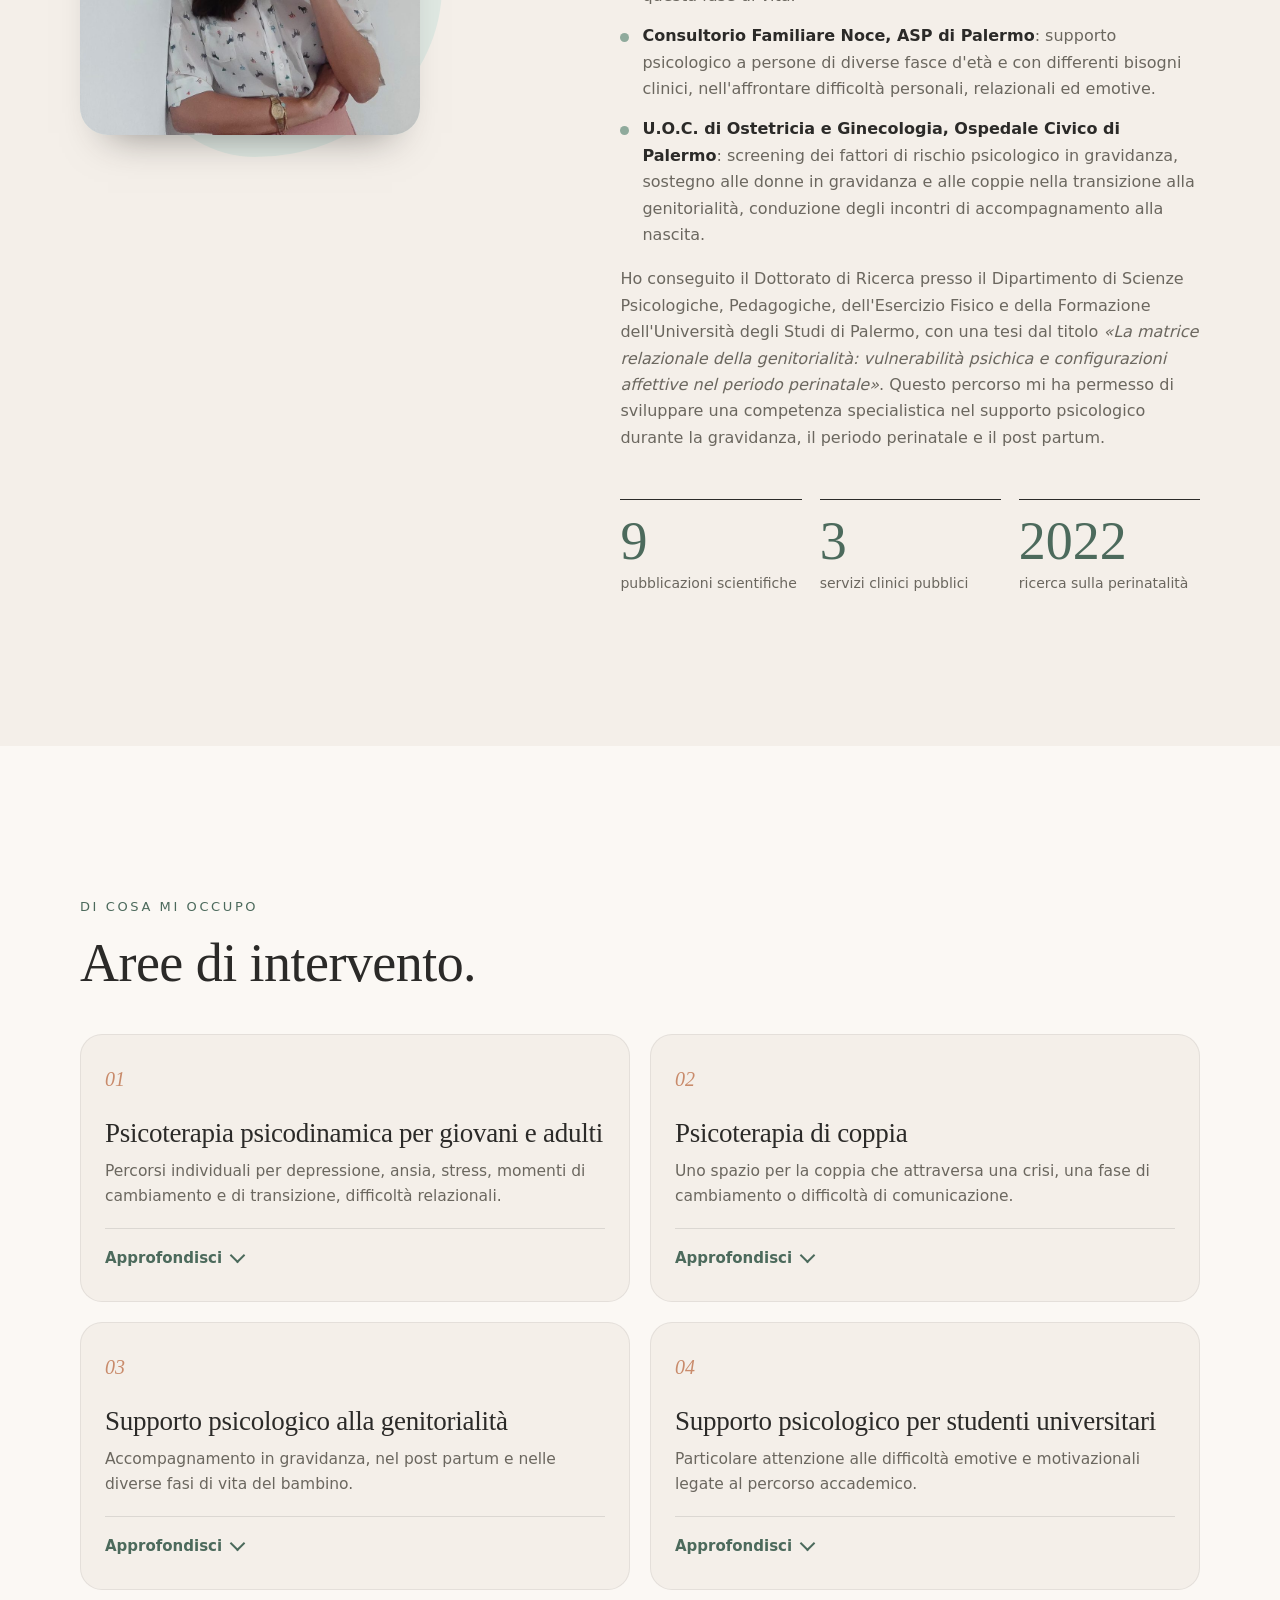
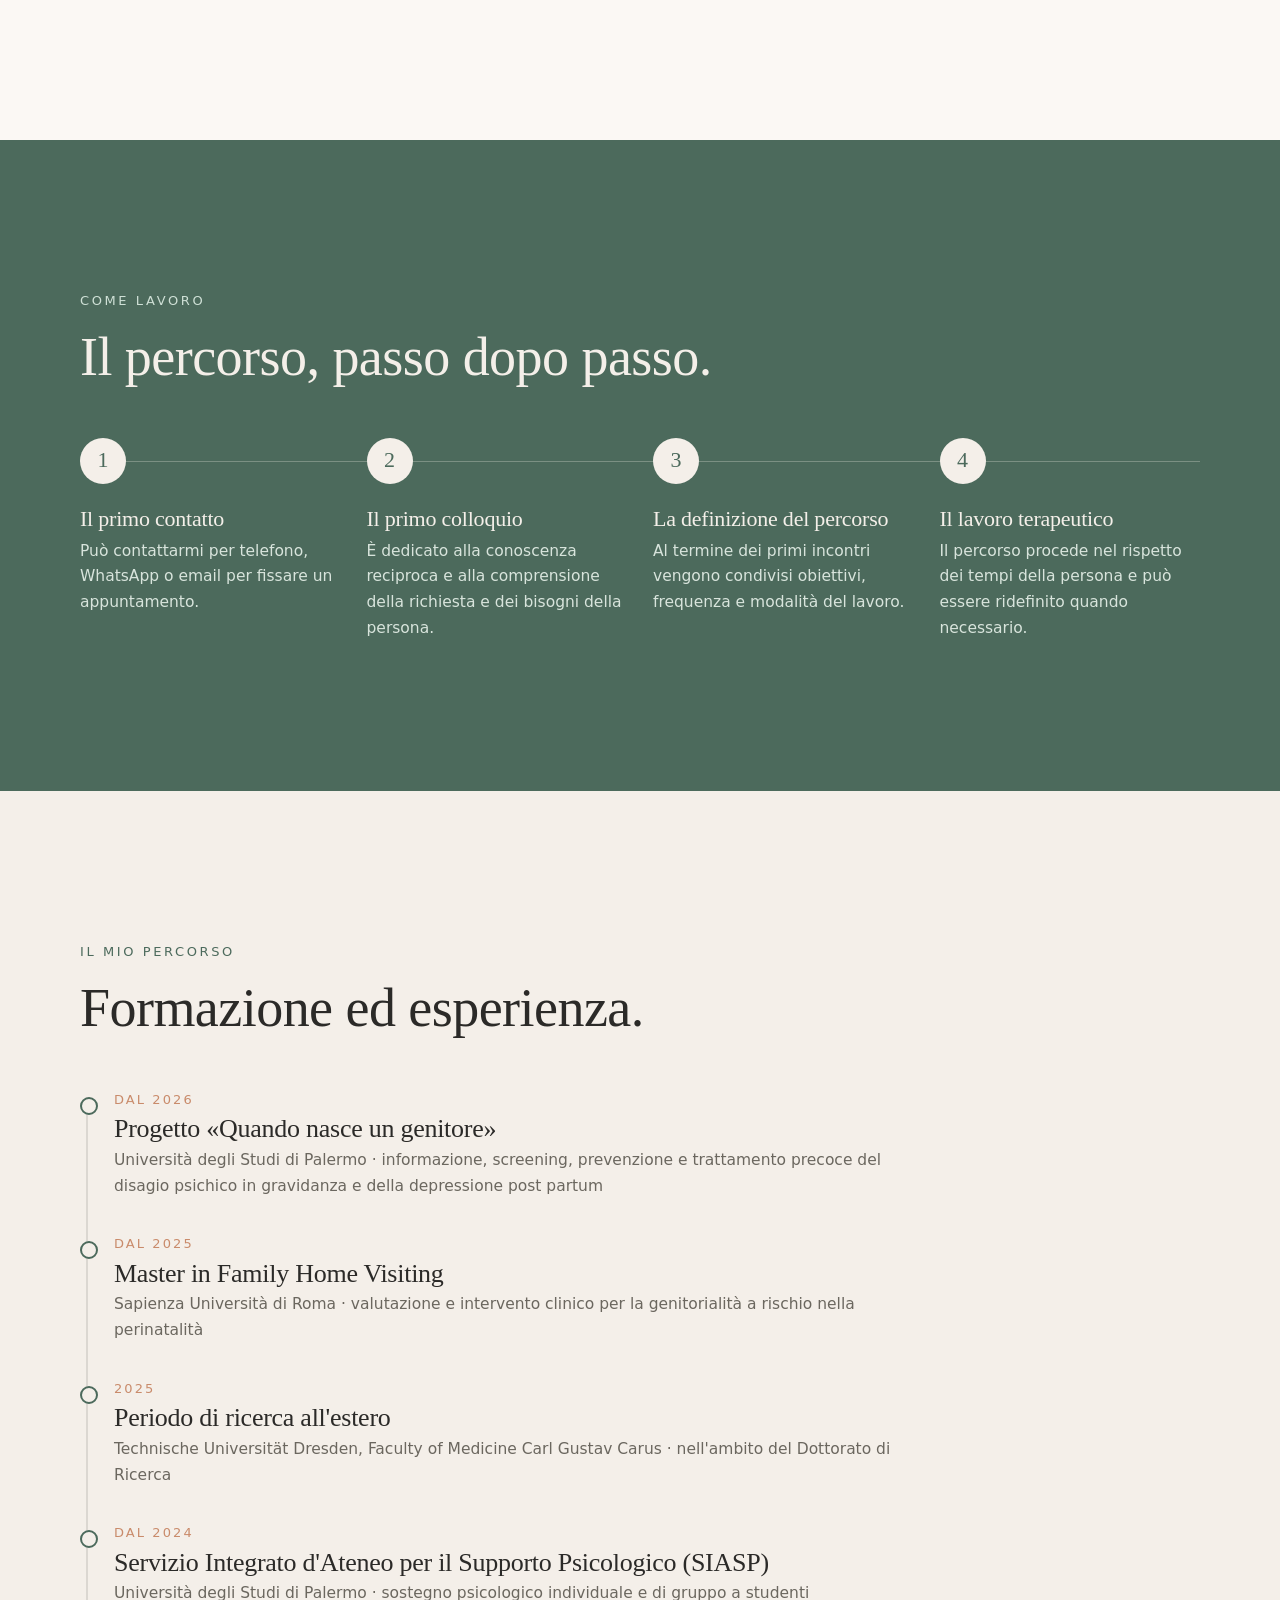
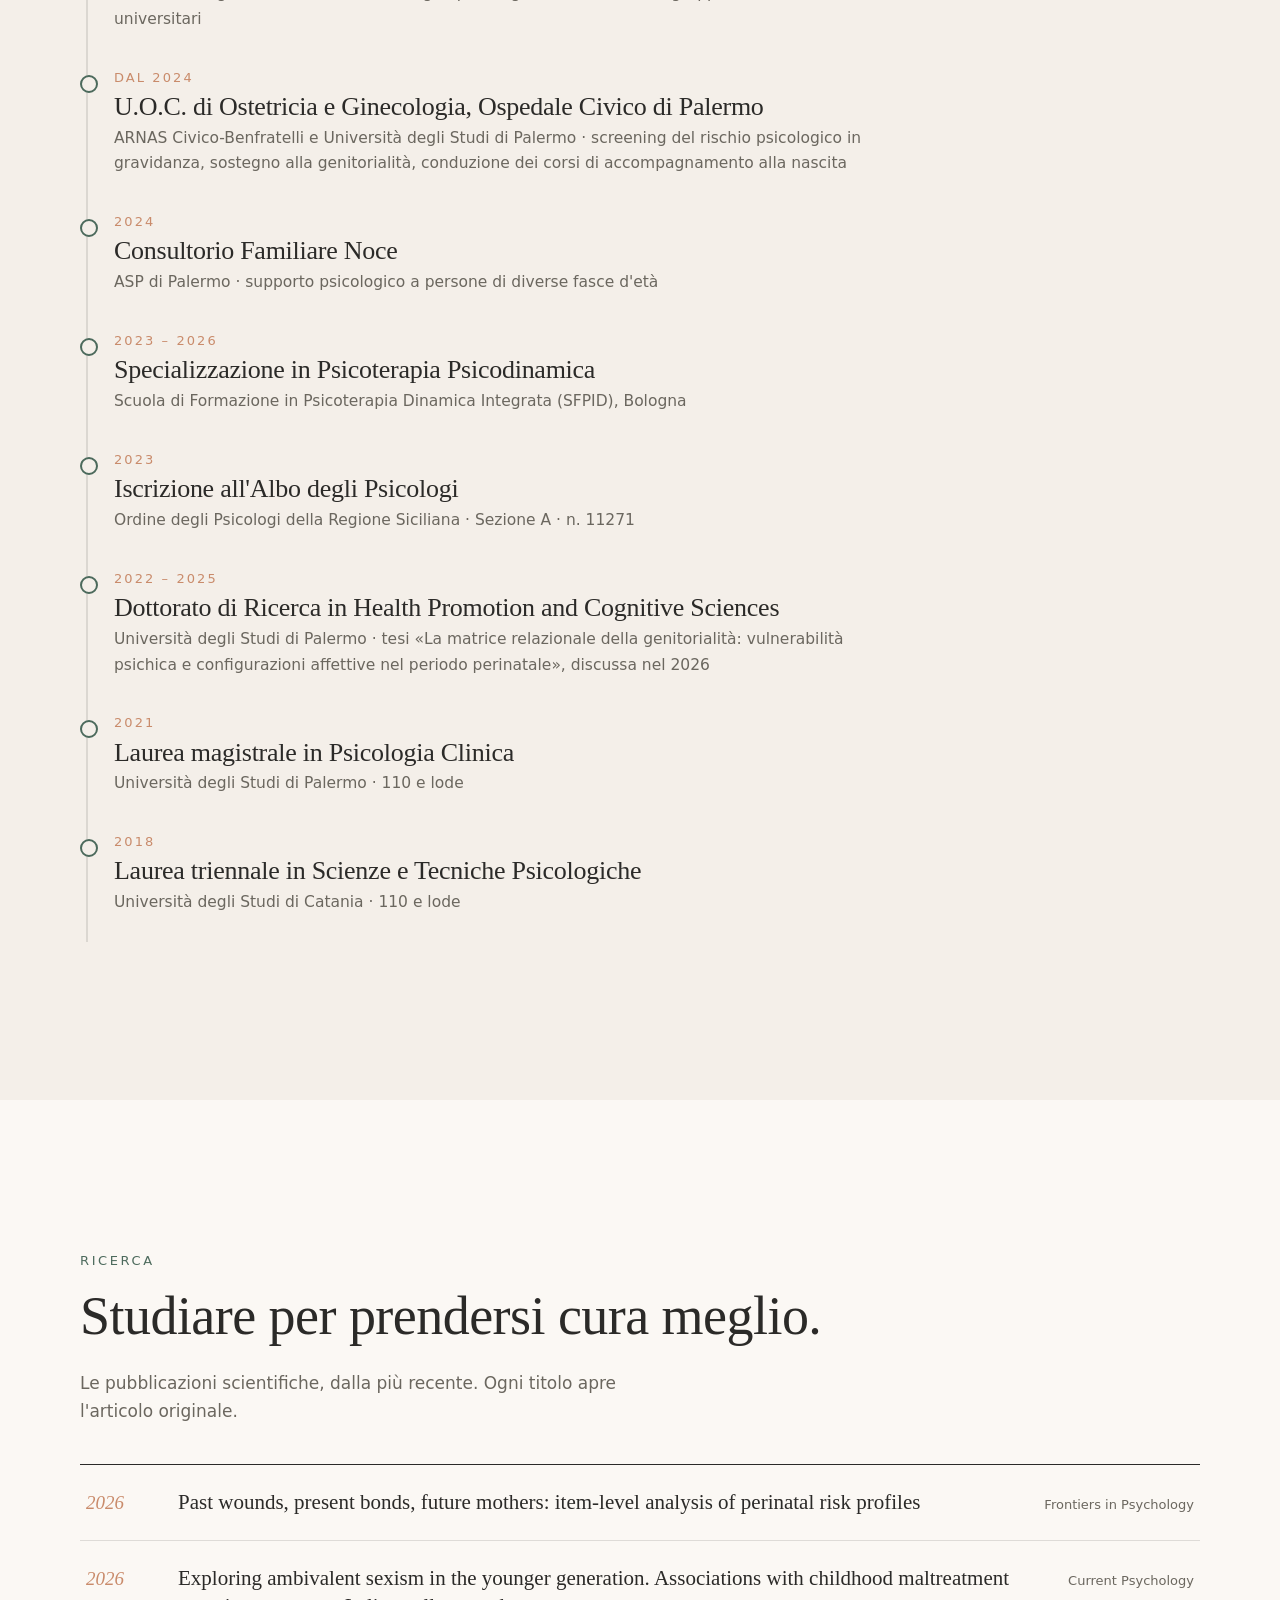
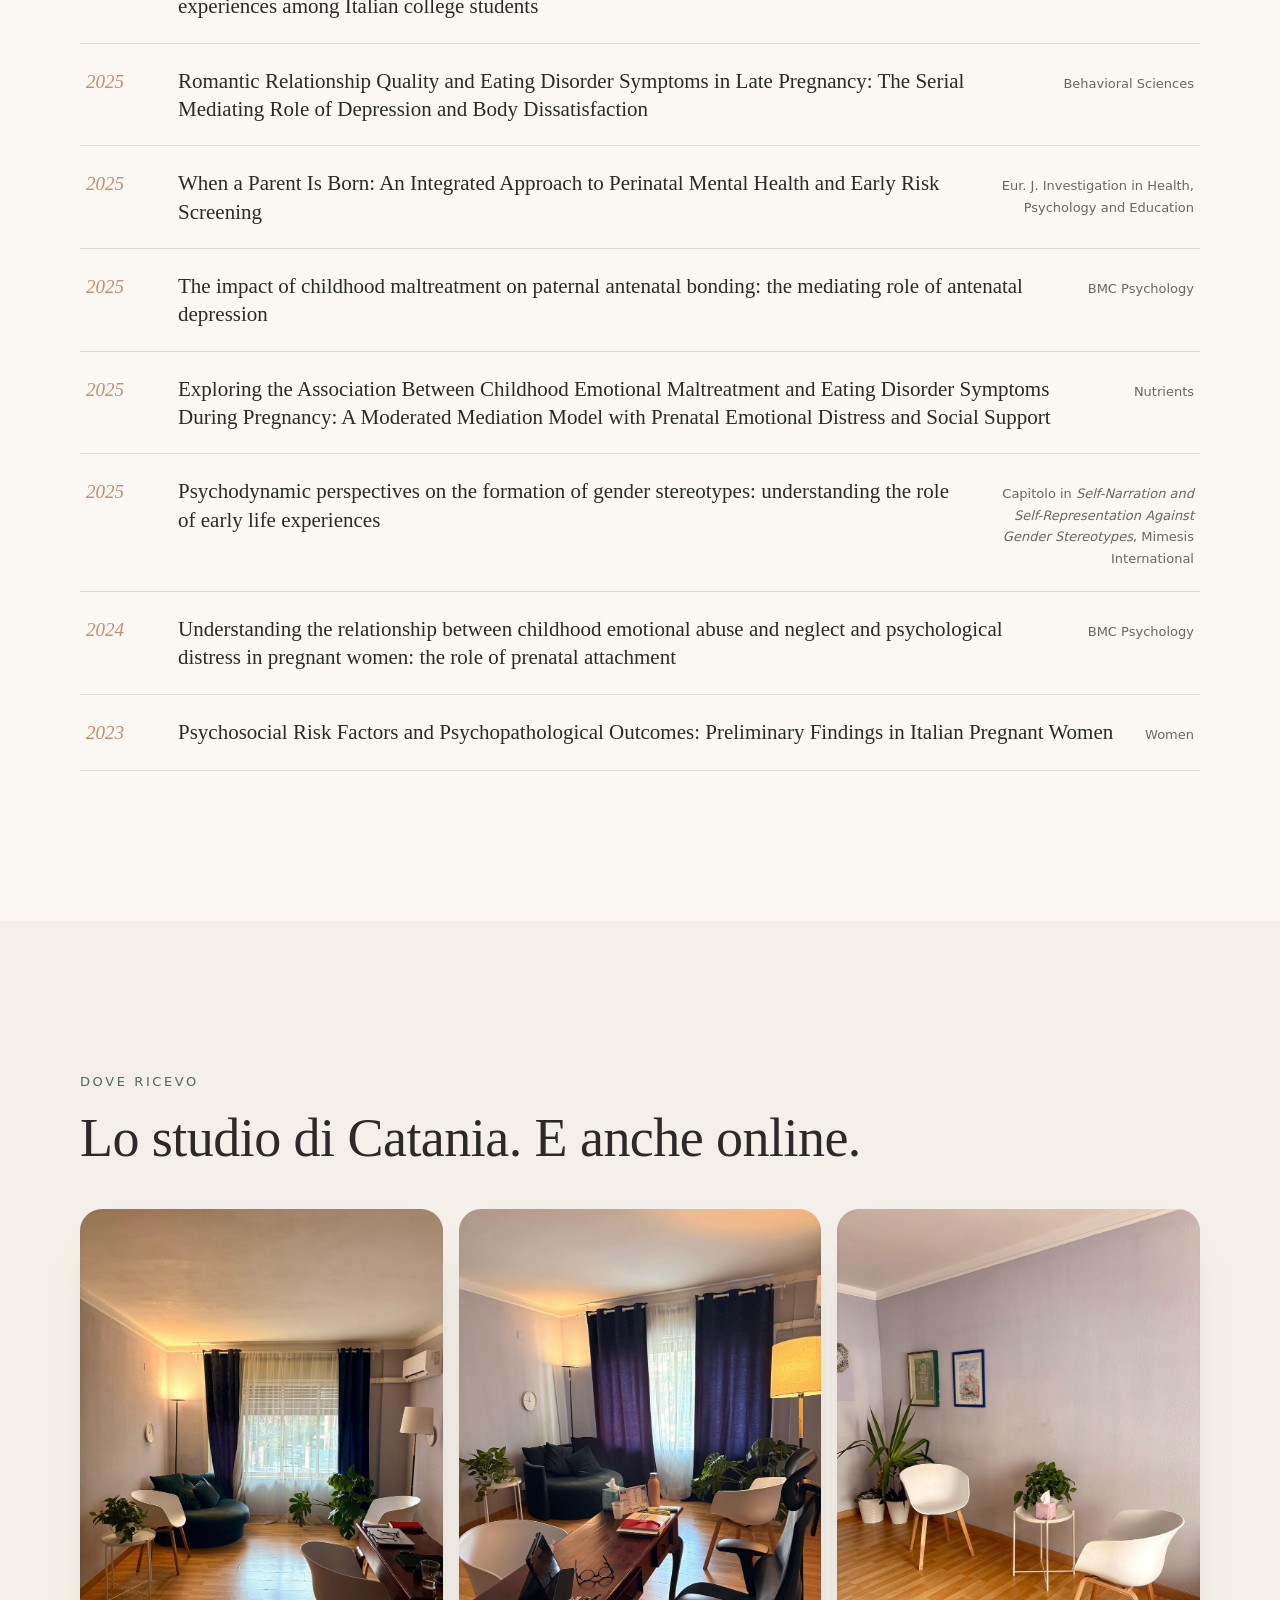
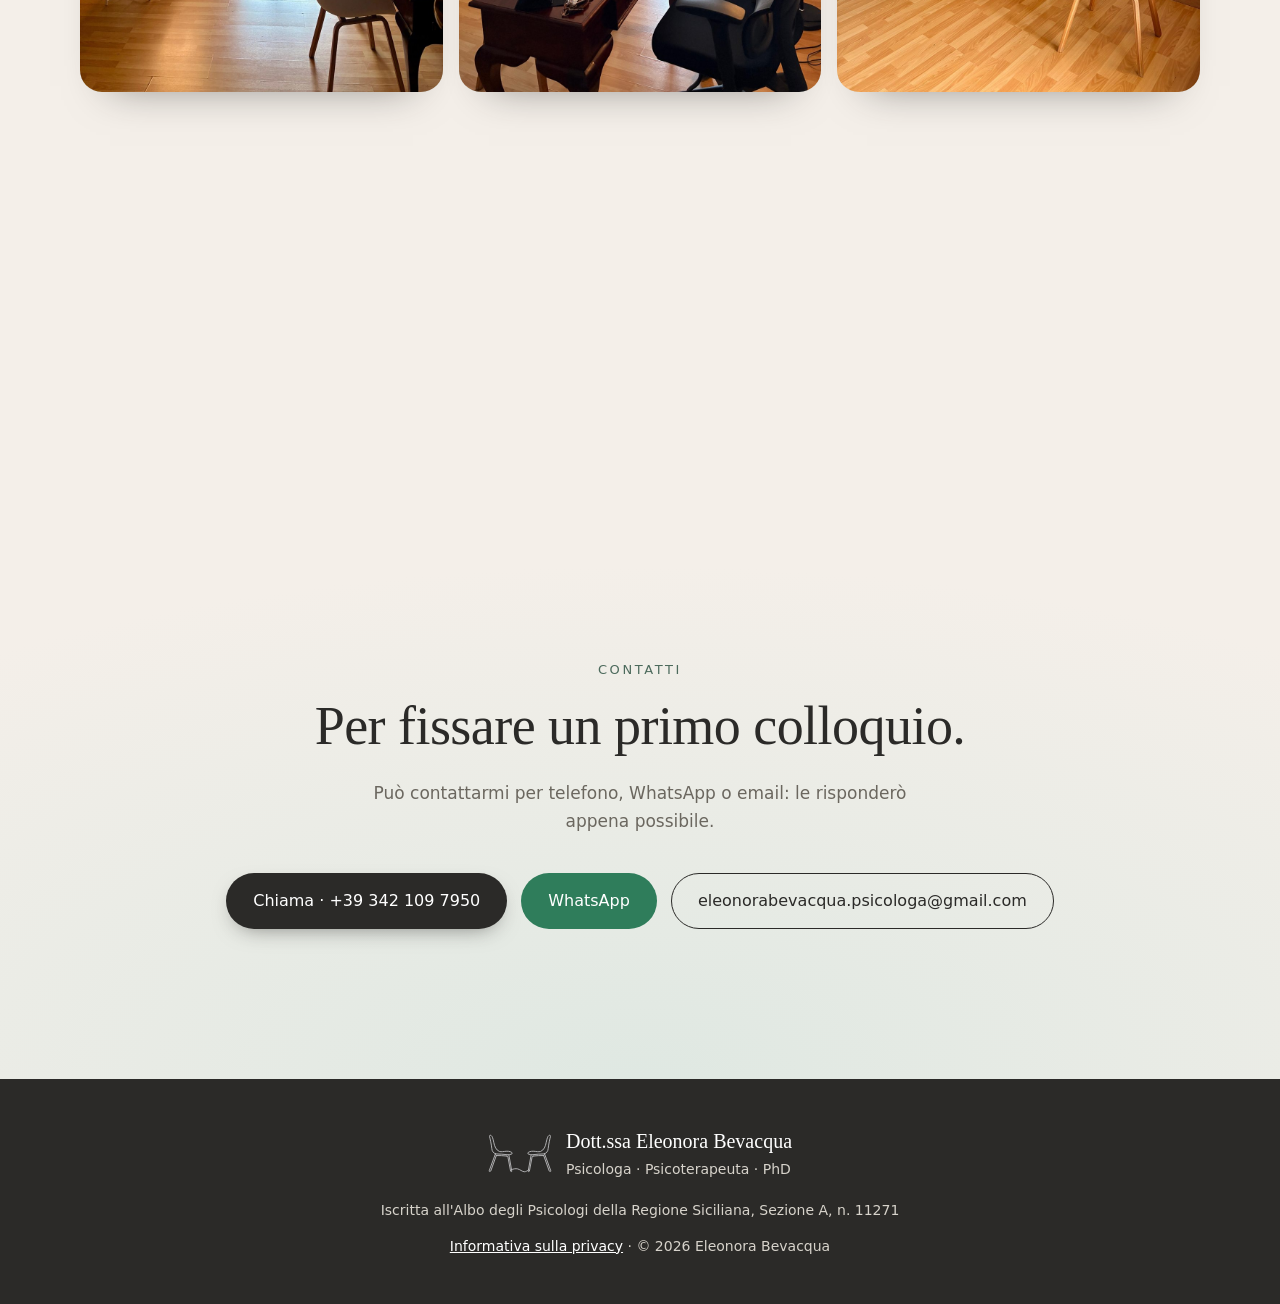
==== commit 0223db5a: "Revisione richiesta dalla dottoressa: registro formale, titoli, aree espandibili, percorso in ordine" ====
--- a/index.html
+++ b/index.html
@@ -3,12 +3,12 @@
 <head>
 <meta charset="utf-8">
 <meta name="viewport" content="width=device-width, initial-scale=1">
-<title>Dott.ssa Eleonora Bevacqua · Psicologa · Catania e Palermo</title>
-<meta name="description" content="Eleonora Bevacqua, psicologa clinica. Perinatalità, genitorialità e sostegno psicologico a Catania, Palermo e online.">
+<title>Dott.ssa Eleonora Bevacqua · Psicologa, Psicoterapeuta, PhD · Catania</title>
+<meta name="description" content="Dott.ssa Eleonora Bevacqua, psicologa e psicoterapeuta psicodinamica, PhD. Psicoterapia per giovani e adulti, psicoterapia di coppia, supporto alla genitorialità e agli studenti universitari. Catania e online.">
 <meta name="robots" content="noindex, nofollow">
 <meta name="theme-color" content="#F4EFE9">
-<meta property="og:title" content="Dott.ssa Eleonora Bevacqua · Psicologa">
-<meta property="og:description" content="Perinatalità, genitorialità e sostegno psicologico a Catania, Palermo e online.">
+<meta property="og:title" content="Dott.ssa Eleonora Bevacqua · Psicologa, Psicoterapeuta, PhD">
+<meta property="og:description" content="Psicoterapia psicodinamica per giovani e adulti, psicoterapia di coppia, supporto alla genitorialità e agli studenti universitari. Catania e online.">
 <meta property="og:type" content="website">
 <link rel="icon" href="img/favicon.png" type="image/png">
 <link rel="stylesheet" href="style.css">
@@ -19,9 +19,9 @@
 <div class="poc-badge" aria-hidden="true">Anteprima · bozza</div>
 
 <header class="top" id="top">
-  <a class="brand" href="#hero" aria-label="Eleonora Bevacqua, torna in alto">
+  <a class="brand" href="#hero" aria-label="Eleonora Bevacqua, torna all'inizio">
     <img src="img/logo.svg" alt="" width="46" height="28">
-    <span><b>Eleonora Bevacqua</b><small>Psicologa</small></span>
+    <span><b>Eleonora Bevacqua</b><small class="titoli">Psicologa · Psicoterapeuta · PhD</small></span>
   </a>
   <nav class="nav" id="nav" aria-label="Menu principale">
     <a href="#chi-sono">Chi sono</a>
@@ -30,7 +30,7 @@
     <a href="#percorso">Percorso</a>
     <a href="#ricerca">Ricerca</a>
     <a href="#dove">Dove</a>
-    <a class="cta-mini" href="#contatti">Contattami</a>
+    <a class="cta-mini" href="#contatti">Contatti</a>
   </nav>
   <button class="burger" id="burger" aria-label="Apri il menu" aria-expanded="false" aria-controls="nav"><span></span><span></span></button>
 </header>
@@ -60,12 +60,12 @@
         <path class="ln wave" pathLength="1" d="M441 664 C475 648 520 640 555 648 C600 658 640 700 680 702 C712 702 740 686 759 664"/>
       </svg>
     </div>
-    <p class="eyebrow rise d1">Psicologa · Catania, Palermo e online</p>
+    <p class="eyebrow titoli rise d1">Psicologa · Psicoterapeuta · PhD</p>
     <h1 class="rise d2">Eleonora <span>Bevacqua</span></h1>
-    <p class="lead rise d3">Uno spazio in cui fermarsi, ascoltarsi e capire da dove ripartire, a partire dai primi passi della genitorialità.</p>
+    <p class="lead rise d3">Uno spazio di ascolto e di cura per affrontare i momenti di difficoltà e di cambiamento della vita.</p>
     <div class="hero-cta rise d4">
-      <a class="btn primary" href="#contatti">Prenota un primo colloquio</a>
-      <a class="btn ghost" href="#chi-sono">Scopri di più</a>
+      <a class="btn primary" href="#contatti">Richiedere un primo colloquio</a>
+      <a class="btn ghost" href="#chi-sono">Chi sono</a>
     </div>
   </div>
   <a class="scroll-hint" href="#chi-sono" aria-label="Scorri verso il basso"><span></span></a>
@@ -77,13 +77,22 @@
     <div class="side">
       <p class="eyebrow reveal">Chi sono</p>
       <h2 class="reveal">Accompagnare i momenti in cui tutto cambia.</h2>
-      <figure class="portrait reveal"><div class="ph"><img src="img/eleonora.jpg" width="750" height="750" alt="Ritratto della dott.ssa Eleonora Bevacqua" loading="lazy"></div></figure>
+      <figure class="portrait half reveal"><div class="ph"><img src="img/eleonora.jpg" width="900" height="1198" alt="Ritratto della dott.ssa Eleonora Bevacqua" loading="lazy"></div></figure>
     </div>
     <div class="body">
-      <p class="words" id="words">Sono psicologa clinica e mi occupo di perinatalità: affianco donne, uomini e coppie nel tempo della gravidanza, della nascita e dei primi mesi con un figlio. Credo in un lavoro fatto di ascolto, tempo e relazione, in cui ogni persona possa sentirsi accolta senza giudizio. Unisco la pratica clinica alla ricerca universitaria, perché ciò che si studia deve tornare utile a chi sta vivendo quel momento.</p>
+      <p class="words" id="words">Sono psicologa e psicoterapeuta a orientamento psicodinamico, specializzata presso la Scuola di Formazione in Psicoterapia Dinamica Integrata (SFPID) di Bologna, e Dottore di Ricerca in Health Promotion and Cognitive Sciences. Il mio lavoro si fonda sull'ascolto, sul tempo e sulla relazione: ogni persona trova uno spazio riservato, privo di giudizio, in cui comprendere ciò che sta vivendo.</p>
+      <div class="exp reveal">
+        <h3>Nel corso della mia esperienza professionale ho collaborato con:</h3>
+        <ul>
+          <li><b>Servizio Integrato d'Ateneo per il Supporto Psicologico (SIASP), Università degli Studi di Palermo</b>: sostegno a giovani adulti con difficoltà emotive, quali ansia, stress e depressione, spesso legate al percorso universitario e ai cambiamenti tipici di questa fase di vita.</li>
+          <li><b>Consultorio Familiare Noce, ASP di Palermo</b>: supporto psicologico a persone di diverse fasce d'età e con differenti bisogni clinici, nell'affrontare difficoltà personali, relazionali ed emotive.</li>
+          <li><b>U.O.C. di Ostetricia e Ginecologia, Ospedale Civico di Palermo</b>: screening dei fattori di rischio psicologico in gravidanza, sostegno alle donne in gravidanza e alle coppie nella transizione alla genitorialità, conduzione degli incontri di accompagnamento alla nascita.</li>
+        </ul>
+        <p>Ho conseguito il Dottorato di Ricerca presso il Dipartimento di Scienze Psicologiche, Pedagogiche, dell'Esercizio Fisico e della Formazione dell'Università degli Studi di Palermo, con una tesi dal titolo <i>«La matrice relazionale della genitorialità: vulnerabilità psichica e configurazioni affettive nel periodo perinatale»</i>. Questo percorso mi ha permesso di sviluppare una competenza specialistica nel supporto psicologico durante la gravidanza, il periodo perinatale e il post partum.</p>
+      </div>
       <div class="facts">
-        <div class="fact reveal"><b data-count="8">0</b><span>pubblicazioni scientifiche</span></div>
-        <div class="fact reveal"><b data-count="2">0</b><span>città: Catania e Palermo</span></div>
+        <div class="fact reveal"><b data-count="9">0</b><span>pubblicazioni scientifiche</span></div>
+        <div class="fact reveal"><b data-count="3">0</b><span>servizi clinici pubblici</span></div>
         <div class="fact reveal"><b data-count="2022" data-plain="1">0</b><span>ricerca sulla perinatalità</span></div>
       </div>
     </div>
@@ -94,27 +103,55 @@
 <section class="sec areas" id="di-cosa-mi-occupo">
   <div class="wrap">
     <p class="eyebrow reveal">Di cosa mi occupo</p>
-    <h2 class="reveal">Quattro modi per starti vicino.</h2>
+    <h2 class="reveal">Aree di intervento.</h2>
     <div class="cards">
       <article class="card reveal">
         <span class="num">01</span>
-        <h3>Gravidanza e post partum</h3>
-        <p>Sostegno psicologico durante l'attesa e dopo la nascita: ansia, tristezza, stanchezza, dubbi su di sé e sul legame con il bambino.</p>
+        <h3>Psicoterapia psicodinamica per giovani e adulti</h3>
+        <p>Percorsi individuali per depressione, ansia, stress, momenti di cambiamento e di transizione, difficoltà relazionali.</p>
+        <details>
+          <summary>Approfondisci</summary>
+          <div class="more">
+            <p>La psicoterapia psicodinamica non si limita ad alleviare i sintomi: aiuta a comprenderne il significato, a partire dalla storia personale, dai vissuti emotivi e dal modo in cui si costruiscono le relazioni con gli altri.</p>
+            <p>È indicata per chi attraversa stati depressivi o ansiosi, periodi di stress prolungato, momenti di cambiamento (un trasferimento, la fine di una relazione, un lutto, un nuovo ruolo) o difficoltà ricorrenti nei rapporti personali e di lavoro. Frequenza e durata del percorso vengono concordate dopo i primi colloqui.</p>
+          </div>
+        </details>
       </article>
       <article class="card reveal">
         <span class="num">02</span>
-        <h3>Genitorialità</h3>
-        <p>Un aiuto per vivere il passaggio a madre o padre, con attenzione alla coppia e al ruolo dei papà, spesso dimenticati.</p>
+        <h3>Psicoterapia di coppia</h3>
+        <p>Uno spazio per la coppia che attraversa una crisi, una fase di cambiamento o difficoltà di comunicazione.</p>
+        <details>
+          <summary>Approfondisci</summary>
+          <div class="more">
+            <p>Il lavoro con la coppia si rivolge alla relazione nel suo insieme: aiuta i partner a riconoscere le dinamiche che si ripetono, a dare parola ai bisogni di ciascuno e a ritrovare modalità di comunicazione più soddisfacenti.</p>
+            <p>Può essere utile nei momenti di conflitto o di distanza, nelle scelte importanti e nei passaggi di vita che mettono alla prova l'equilibrio della coppia, come la nascita di un figlio.</p>
+          </div>
+        </details>
       </article>
       <article class="card reveal">
         <span class="num">03</span>
-        <h3>Percorsi di gruppo</h3>
-        <p>Incontri di accompagnamento alla nascita e gruppi di sostegno, per condividere dubbi e risorse con chi vive lo stesso momento.</p>
+        <h3>Supporto psicologico alla genitorialità</h3>
+        <p>Accompagnamento in gravidanza, nel post partum e nelle diverse fasi di vita del bambino.</p>
+        <details>
+          <summary>Approfondisci</summary>
+          <div class="more">
+            <p>Diventare genitori è una delle transizioni più profonde della vita adulta. Il supporto si rivolge alle madri, ai padri e alle coppie: durante la gravidanza, nel periodo perinatale e nel post partum, quando possono emergere ansia, tristezza, stanchezza o dubbi sul legame con il bambino.</p>
+            <p>Il sostegno prosegue anche nelle fasi successive della crescita del figlio, quando i cambiamenti del bambino chiedono ai genitori di riorganizzare il proprio ruolo. L'approccio si basa sull'esperienza clinica in ambito ospedaliero e sulla ricerca svolta durante il Dottorato sulla salute mentale perinatale.</p>
+          </div>
+        </details>
       </article>
       <article class="card reveal">
         <span class="num">04</span>
-        <h3>Sostegno psicologico</h3>
-        <p>Colloqui individuali per chi attraversa momenti di fatica, stress o cambiamento e desidera uno spazio sicuro per parlarne.</p>
+        <h3>Supporto psicologico per studenti universitari</h3>
+        <p>Particolare attenzione alle difficoltà emotive e motivazionali legate al percorso accademico.</p>
+        <details>
+          <summary>Approfondisci</summary>
+          <div class="more">
+            <p>Gli anni universitari coincidono spesso con cambiamenti importanti: l'allontanamento dalla famiglia, la costruzione della propria autonomia, le scelte sul futuro. Possono comparire ansia legata agli esami, calo della motivazione, blocchi nello studio, senso di inadeguatezza o di isolamento.</p>
+            <p>Il percorso offre uno spazio per comprendere queste difficoltà e ritrovare un rapporto più sereno con lo studio e con sé stessi, sulla base dell'esperienza maturata presso il servizio di supporto psicologico dell'Università degli Studi di Palermo.</p>
+          </div>
+        </details>
       </article>
     </div>
   </div>
@@ -124,12 +161,12 @@
 <section class="sec how" id="come-lavoro">
   <div class="wrap">
     <p class="eyebrow reveal">Come lavoro</p>
-    <h2 class="reveal">Semplice, un passo alla volta.</h2>
+    <h2 class="reveal">Il percorso, passo dopo passo.</h2>
     <ol class="steps">
-      <li class="reveal"><span>1</span><h3>Mi scrivi o mi chiami</h3><p>Per telefono, WhatsApp o email, come preferisci.</p></li>
-      <li class="reveal"><span>2</span><h3>Primo colloquio</h3><p>Ci conosciamo e capiamo insieme di cosa hai bisogno.</p></li>
-      <li class="reveal"><span>3</span><h3>Il percorso</h3><p>Definiamo obiettivi, tempi e modalità, senza fretta.</p></li>
-      <li class="reveal"><span>4</span><h3>Insieme, a ritmo tuo</h3><p>Il percorso si adatta a te e può cambiare strada se serve.</p></li>
+      <li class="reveal"><span>1</span><h3>Il primo contatto</h3><p>Può contattarmi per telefono, WhatsApp o email per fissare un appuntamento.</p></li>
+      <li class="reveal"><span>2</span><h3>Il primo colloquio</h3><p>È dedicato alla conoscenza reciproca e alla comprensione della richiesta e dei bisogni della persona.</p></li>
+      <li class="reveal"><span>3</span><h3>La definizione del percorso</h3><p>Al termine dei primi incontri vengono condivisi obiettivi, frequenza e modalità del lavoro.</p></li>
+      <li class="reveal"><span>4</span><h3>Il lavoro terapeutico</h3><p>Il percorso procede nel rispetto dei tempi della persona e può essere ridefinito quando necessario.</p></li>
     </ol>
   </div>
 </section>
@@ -141,14 +178,17 @@
     <h2 class="reveal">Formazione ed esperienza.</h2>
     <div class="tl" id="tl">
       <div class="tl-line"><i></i></div>
+      <div class="tl-item reveal"><time>dal 2026</time><h3>Progetto «Quando nasce un genitore»</h3><p>Università degli Studi di Palermo · informazione, screening, prevenzione e trattamento precoce del disagio psichico in gravidanza e della depressione post partum</p></div>
+      <div class="tl-item reveal"><time>dal 2025</time><h3>Master in Family Home Visiting</h3><p>Sapienza Università di Roma · valutazione e intervento clinico per la genitorialità a rischio nella perinatalità</p></div>
+      <div class="tl-item reveal"><time>2025</time><h3>Periodo di ricerca all'estero</h3><p>Technische Universität Dresden, Faculty of Medicine Carl Gustav Carus · nell'ambito del Dottorato di Ricerca</p></div>
+      <div class="tl-item reveal"><time>dal 2024</time><h3>Servizio Integrato d'Ateneo per il Supporto Psicologico (SIASP)</h3><p>Università degli Studi di Palermo · sostegno psicologico individuale e di gruppo a studenti universitari</p></div>
+      <div class="tl-item reveal"><time>dal 2024</time><h3>U.O.C. di Ostetricia e Ginecologia, Ospedale Civico di Palermo</h3><p>ARNAS Civico-Benfratelli e Università degli Studi di Palermo · screening del rischio psicologico in gravidanza, sostegno alla genitorialità, conduzione dei corsi di accompagnamento alla nascita</p></div>
+      <div class="tl-item reveal"><time>2024</time><h3>Consultorio Familiare Noce</h3><p>ASP di Palermo · supporto psicologico a persone di diverse fasce d'età</p></div>
+      <div class="tl-item reveal"><time>2023 – 2026</time><h3>Specializzazione in Psicoterapia Psicodinamica</h3><p>Scuola di Formazione in Psicoterapia Dinamica Integrata (SFPID), Bologna</p></div>
+      <div class="tl-item reveal"><time>2023</time><h3>Iscrizione all'Albo degli Psicologi</h3><p>Ordine degli Psicologi della Regione Siciliana · Sezione A · n. 11271</p></div>
+      <div class="tl-item reveal"><time>2022 – 2025</time><h3>Dottorato di Ricerca in Health Promotion and Cognitive Sciences</h3><p>Università degli Studi di Palermo · tesi «La matrice relazionale della genitorialità: vulnerabilità psichica e configurazioni affettive nel periodo perinatale», discussa nel 2026</p></div>
+      <div class="tl-item reveal"><time>2021</time><h3>Laurea magistrale in Psicologia Clinica</h3><p>Università degli Studi di Palermo · 110 e lode</p></div>
       <div class="tl-item reveal"><time>2018</time><h3>Laurea triennale in Scienze e Tecniche Psicologiche</h3><p>Università degli Studi di Catania · 110 e lode</p></div>
-      <div class="tl-item reveal"><time>2021</time><h3>Laurea magistrale in Psicologia Clinica</h3><p>Università degli Studi di Palermo · 110 e lode</p></div>
-      <div class="tl-item reveal"><time>2023</time><h3>Iscrizione all'Albo degli Psicologi</h3><p>Regione Siciliana · Sezione A · n. 11271</p></div>
-      <div class="tl-item reveal"><time>dal 2023</time><h3>Specializzazione in Psicoterapia</h3><p>Scuola di Formazione in Psicoterapia ad Indirizzo Dinamico (SFPID), Bologna · in corso</p></div>
-      <div class="tl-item reveal"><time>2022 – 2025</time><h3>Dottorato di ricerca in Health Promotion and Cognitive Sciences</h3><p>Università degli Studi di Palermo · ricerca sulla perinatalità, con un periodo all'estero alla TU di Dresda</p></div>
-      <div class="tl-item reveal"><time>dal 2024</time><h3>Corsi di accompagnamento alla nascita</h3><p>Ospedale ARNAS Civico-Benfratelli e Università di Palermo · conduzione degli incontri di gruppo per futuri genitori</p></div>
-      <div class="tl-item reveal"><time>dal 2025</time><h3>Master in Family Home Visiting</h3><p>Sapienza Università di Roma · intervento clinico per la genitorialità a rischio nella perinatalità</p></div>
-      <div class="tl-item reveal"><time>dal 2026</time><h3>Progetto «Quando nasce un genitore»</h3><p>Università degli Studi di Palermo · informazione, screening e prevenzione del disagio psichico in gravidanza e della depressione post partum</p></div>
     </div>
   </div>
 </section>
@@ -158,10 +198,15 @@
   <div class="wrap">
     <p class="eyebrow reveal">Ricerca</p>
     <h2 class="reveal">Studiare per prendersi cura meglio.</h2>
-    <p class="sub reveal">Una selezione dei lavori pubblicati. Ogni titolo apre l'articolo originale.</p>
+    <p class="sub reveal">Le pubblicazioni scientifiche, dalla più recente. Ogni titolo apre l'articolo originale.</p>
     <ul class="pubs">
+      <li class="reveal"><a href="https://doi.org/10.3389/fpsyg.2026.1899047" target="_blank" rel="noopener"><span class="y">2026</span><span class="t">Past wounds, present bonds, future mothers: item-level analysis of perinatal risk profiles</span><span class="j">Frontiers in Psychology</span></a></li>
+      <li class="reveal"><a href="https://doi.org/10.1007/s12144-025-08932-3" target="_blank" rel="noopener"><span class="y">2026</span><span class="t">Exploring ambivalent sexism in the younger generation. Associations with childhood maltreatment experiences among Italian college students</span><span class="j">Current Psychology</span></a></li>
+      <li class="reveal"><a href="https://doi.org/10.3390/bs15101392" target="_blank" rel="noopener"><span class="y">2025</span><span class="t">Romantic Relationship Quality and Eating Disorder Symptoms in Late Pregnancy: The Serial Mediating Role of Depression and Body Dissatisfaction</span><span class="j">Behavioral Sciences</span></a></li>
+      <li class="reveal"><a href="https://doi.org/10.3390/ejihpe15100193" target="_blank" rel="noopener"><span class="y">2025</span><span class="t">When a Parent Is Born: An Integrated Approach to Perinatal Mental Health and Early Risk Screening</span><span class="j">Eur. J. Investigation in Health, Psychology and Education</span></a></li>
       <li class="reveal"><a href="https://doi.org/10.1186/s40359-025-03784-9" target="_blank" rel="noopener"><span class="y">2025</span><span class="t">The impact of childhood maltreatment on paternal antenatal bonding: the mediating role of antenatal depression</span><span class="j">BMC Psychology</span></a></li>
-      <li class="reveal"><a href="https://doi.org/10.3390/ejihpe15100193" target="_blank" rel="noopener"><span class="y">2025</span><span class="t">When a Parent Is Born: An Integrated Approach to Perinatal Mental Health and Early Risk Screening</span><span class="j">Eur. J. Investigation in Health, Psychology and Education</span></a></li>
+      <li class="reveal"><a href="https://doi.org/10.3390/nu17050902" target="_blank" rel="noopener"><span class="y">2025</span><span class="t">Exploring the Association Between Childhood Emotional Maltreatment and Eating Disorder Symptoms During Pregnancy: A Moderated Mediation Model with Prenatal Emotional Distress and Social Support</span><span class="j">Nutrients</span></a></li>
+      <li class="reveal"><div class="nolink"><span class="y">2025</span><span class="t">Psychodynamic perspectives on the formation of gender stereotypes: understanding the role of early life experiences</span><span class="j">Capitolo in <i>Self-Narration and Self-Representation Against Gender Stereotypes</i>, Mimesis International</span></div></li>
       <li class="reveal"><a href="https://doi.org/10.1186/s40359-024-02024-w" target="_blank" rel="noopener"><span class="y">2024</span><span class="t">Understanding the relationship between childhood emotional abuse and neglect and psychological distress in pregnant women: the role of prenatal attachment</span><span class="j">BMC Psychology</span></a></li>
       <li class="reveal"><a href="https://doi.org/10.3390/women3010010" target="_blank" rel="noopener"><span class="y">2023</span><span class="t">Psychosocial Risk Factors and Psychopathological Outcomes: Preliminary Findings in Italian Pregnant Women</span><span class="j">Women</span></a></li>
     </ul>
@@ -172,7 +217,12 @@
 <section class="sec where" id="dove">
   <div class="wrap">
     <p class="eyebrow reveal">Dove ricevo</p>
-    <h2 class="reveal">Due studi, a Catania e a Palermo. E anche online.</h2>
+    <h2 class="reveal">Lo studio di Catania. E anche online.</h2>
+    <div class="gallery">
+      <figure class="reveal"><img src="img/studio-1.jpg" width="1000" height="1333" alt="Lo studio: la poltrona e le sedute davanti alla finestra" loading="lazy"></figure>
+      <figure class="reveal"><img src="img/studio-2.jpg" width="1000" height="1333" alt="Lo studio visto dalla scrivania" loading="lazy"></figure>
+      <figure class="reveal"><img src="img/studio-3.jpg" width="1000" height="1333" alt="L'angolo d'attesa con due sedute e un tavolino" loading="lazy"></figure>
+    </div>
     <div class="places">
       <a class="place reveal" href="https://www.google.com/maps/search/?api=1&amp;query=Corso+Italia+298+Catania" target="_blank" rel="noopener">
         <span class="pin" aria-hidden="true"></span>
@@ -180,17 +230,11 @@
         <p>Corso Italia, 298</p>
         <span class="go">Apri la mappa →</span>
       </a>
-      <a class="place reveal" href="https://www.google.com/maps/search/?api=1&amp;query=Via+E.+Notarbartolo+23+Palermo" target="_blank" rel="noopener">
-        <span class="pin" aria-hidden="true"></span>
-        <h3>Palermo</h3>
-        <p>Via E. Notarbartolo, 23</p>
-        <span class="go">Apri la mappa →</span>
-      </a>
       <div class="place reveal">
         <span class="pin online" aria-hidden="true"></span>
         <h3>Online</h3>
-        <p>Colloqui a distanza, da dove ti trovi.</p>
-        <span class="go off">Scrivimi per i dettagli</span>
+        <p>Colloqui a distanza in videochiamata.</p>
+        <span class="go off">Dettagli su richiesta</span>
       </div>
     </div>
   </div>
@@ -200,8 +244,8 @@
 <section class="sec contact" id="contatti">
   <div class="wrap">
     <p class="eyebrow reveal">Contatti</p>
-    <h2 class="reveal">Se vuoi, cominciamo da qui.</h2>
-    <p class="sub reveal">Scrivimi o chiamami: ti rispondo appena possibile e fissiamo un primo colloquio.</p>
+    <h2 class="reveal">Per fissare un primo colloquio.</h2>
+    <p class="sub reveal">Può contattarmi per telefono, WhatsApp o email: le risponderò appena possibile.</p>
     <div class="contact-btns reveal">
       <a class="btn primary" href="tel:+393421097950">Chiama · +39 342 109 7950</a>
       <a class="btn wa" href="https://wa.me/393421097950" target="_blank" rel="noopener">WhatsApp</a>
@@ -211,9 +255,11 @@
 </section>
 </main>
 
+<a class="to-top" id="toTop" href="#hero" aria-label="Torna all'inizio della pagina"><svg viewBox="0 0 24 24" width="22" height="22" fill="none" stroke="currentColor" stroke-width="2" stroke-linecap="round" stroke-linejoin="round" aria-hidden="true"><path d="M12 19V5M5 12l7-7 7 7"/></svg></a>
+
 <footer class="foot">
   <div class="wrap">
-    <div class="foot-brand"><img src="img/logo.svg" alt="" width="64" height="39"><div><b>Dott.ssa Eleonora Bevacqua</b><span>Psicologa</span></div></div>
+    <div class="foot-brand"><img src="img/logo.svg" alt="" width="64" height="39"><div><b>Dott.ssa Eleonora Bevacqua</b><span>Psicologa · Psicoterapeuta · PhD</span></div></div>
     <p>Iscritta all'Albo degli Psicologi della Regione Siciliana, Sezione A, n. 11271</p>
     <p><a href="privacy.html">Informativa sulla privacy</a> · © 2026 Eleonora Bevacqua</p>
   </div>
--- a/style.css
+++ b/style.css
@@ -18,7 +18,7 @@
 /* barra di avanzamento + badge anteprima */
 .progress{position:fixed;inset:0 0 auto 0;height:3px;z-index:120;background:transparent}
 .progress i{display:block;height:100%;width:100%;background:var(--sage-deep);transform:scaleX(0);transform-origin:left}
-.poc-badge{position:fixed;right:12px;bottom:12px;z-index:110;background:var(--ink);color:#fff;font-size:12px;letter-spacing:.08em;text-transform:uppercase;padding:6px 12px;border-radius:99px;opacity:.82;pointer-events:none}
+.poc-badge{position:fixed;left:12px;bottom:12px;z-index:110;background:var(--ink);color:#fff;font-size:12px;letter-spacing:.08em;text-transform:uppercase;padding:6px 12px;border-radius:99px;opacity:.82;pointer-events:none}
 
 /* header */
 .top{position:fixed;inset:0 0 auto 0;z-index:100;display:flex;align-items:center;justify-content:space-between;padding:14px max(4vw,18px);transition:transform .45s var(--ease),background .3s,box-shadow .3s}
@@ -114,14 +114,14 @@
 .fact span{font-size:14px;color:var(--mute)}
 
 .areas{background:var(--paper)}
-.cards{display:grid;grid-template-columns:repeat(4,1fr);gap:18px;margin-top:40px}
+.cards{display:grid;grid-template-columns:repeat(2,1fr);gap:20px;margin-top:40px;align-items:start}
 .card{background:var(--cream);border-radius:22px;padding:28px 24px 30px;border:1px solid rgba(43,42,40,.08);transition:transform .4s var(--ease),box-shadow .4s,background .4s;position:relative;overflow:hidden}
 .card::before{content:"";position:absolute;inset:auto -30% -50% auto;width:80%;height:80%;border-radius:50%;background:var(--sage-soft);opacity:0;transition:opacity .5s,transform .6s var(--ease);transform:scale(.6)}
 .card:hover{transform:translateY(-6px);box-shadow:0 24px 40px -26px rgba(43,42,40,.5)}
 .card:hover::before{opacity:.7;transform:scale(1)}
 .card>*{position:relative}
 .num{font-family:var(--serif);font-style:italic;color:var(--clay);font-size:20px}
-.card h3{font-size:24px;margin:30px 0 10px}
+.card h3{font-size:clamp(22px,2.3vw,27px);margin:22px 0 10px}
 .card p{font-size:15.5px;color:var(--mute)}
 
 .how{background:var(--sage-deep);color:#f4efe9}
@@ -179,6 +179,47 @@
 .foot a{color:#fff}
 .todo{background:#c98b6b;color:#fff;padding:0 6px;border-radius:4px}
 
+/* schede: dettaglio espandibile */
+.card details{margin-top:18px;border-top:1px solid rgba(43,42,40,.12);padding-top:14px}
+.card summary{list-style:none;cursor:pointer;display:inline-flex;align-items:center;gap:10px;font-weight:600;color:var(--sage-deep);font-size:15px}
+.card summary::-webkit-details-marker{display:none}
+.card summary::after{content:"";width:9px;height:9px;border-right:2px solid currentColor;border-bottom:2px solid currentColor;transform:translateY(-3px) rotate(45deg);transition:transform .35s var(--ease)}
+.card details[open] summary::after{transform:translateY(2px) rotate(-135deg)}
+.card details[open] summary{color:var(--ink)}
+.card summary:focus-visible{outline:2px solid var(--sage-deep);outline-offset:4px;border-radius:4px}
+.card .more{padding-top:12px;animation:open .45s var(--ease)}
+.card .more p{color:var(--ink);opacity:.85;margin-bottom:10px}
+@keyframes open{from{opacity:0;transform:translateY(-6px)}to{opacity:1;transform:none}}
+
+/* chi sono: esperienze */
+.exp{margin-top:40px}
+.exp h3{font-size:21px;margin-bottom:16px}
+.exp ul{list-style:none;display:grid;gap:14px;margin-bottom:18px}
+.exp li{position:relative;padding-left:22px;color:var(--mute);font-size:16px}
+.exp li::before{content:"";position:absolute;left:0;top:.62em;width:9px;height:9px;border-radius:50%;background:var(--sage)}
+.exp li b{color:var(--ink);font-weight:600}
+.exp p{color:var(--mute);font-size:16px}
+
+/* pubblicazione senza link */
+.pubs .nolink{display:grid;grid-template-columns:70px 1fr auto;gap:22px;align-items:baseline;padding:22px 6px}
+
+/* galleria dello studio */
+.gallery{display:grid;grid-template-columns:repeat(3,1fr);gap:16px;margin-top:40px}
+.gallery figure{border-radius:22px;overflow:hidden;aspect-ratio:3/4;background:var(--sage-soft);box-shadow:0 24px 40px -30px rgba(43,42,40,.55)}
+.gallery img{width:100%;height:100%;object-fit:cover;transition:transform 1.2s var(--ease)}
+.gallery figure:hover img{transform:scale(1.04)}
+.gallery .reveal:nth-child(2){transition-delay:.1s}.gallery .reveal:nth-child(3){transition-delay:.2s}
+
+/* torna su */
+.to-top{position:fixed;right:18px;bottom:18px;z-index:115;width:48px;height:48px;border-radius:50%;display:grid;place-items:center;background:var(--ink);color:#fff;box-shadow:0 10px 24px -10px rgba(43,42,40,.6);opacity:0;transform:translateY(16px);pointer-events:none;transition:opacity .35s,transform .35s var(--ease),background .25s}
+.to-top.show{opacity:1;transform:none;pointer-events:auto}
+.to-top:hover{background:var(--sage-deep)}
+.to-top:focus-visible{outline:2px solid var(--sage-deep);outline-offset:3px}
+
+/* titoli professionali: niente maiuscolo forzato, PhD resta PhD */
+.titoli{text-transform:none!important;letter-spacing:.06em!important}
+.eyebrow.titoli{font-size:16px}
+
 /* reveal */
 .reveal{opacity:0;transform:translateY(34px);transition:opacity .9s ease,transform .9s var(--ease)}
 .reveal.in{opacity:1;transform:none}
@@ -188,11 +229,11 @@
 
 /* tablet e telefono */
 @media(max-width:980px){
-  .cards{grid-template-columns:repeat(2,1fr)}
   .steps{grid-template-columns:repeat(2,1fr);row-gap:40px}.steps::before{display:none}
   .two{grid-template-columns:1fr}.side{position:static}
 }
 @media(max-width:820px){
+  .cards{grid-template-columns:1fr}
   .burger{display:block}
   .nav{position:fixed;inset:0;background:var(--cream);flex-direction:column;justify-content:center;gap:22px;font-size:22px;transform:translateY(-100%);transition:transform .5s var(--ease);z-index:-1}
   .nav a{font-size:24px;font-family:var(--serif)}
@@ -202,15 +243,17 @@
 }
 @media(max-width:620px){
   body{font-size:16.5px}
-  .cards{grid-template-columns:1fr}
   .steps{grid-template-columns:1fr}
   .facts{grid-template-columns:1fr 1fr 1fr;gap:10px}
   .fact span{font-size:12.5px}
-  .pubs a{grid-template-columns:1fr;gap:6px}.pubs .j{text-align:left;max-width:none}
+  .pubs a,.pubs .nolink{grid-template-columns:1fr;gap:6px}
+  .gallery{grid-template-columns:none;grid-auto-flow:column;grid-auto-columns:78%;overflow-x:auto;scroll-snap-type:x mandatory;padding-bottom:10px}.gallery figure{scroll-snap-align:start}
+  .cards{grid-template-columns:1fr}
+  .to-top{right:12px;bottom:12px;width:44px;height:44px}.pubs .j{text-align:left;max-width:none}
   .brand small{display:none}
   .btn{width:100%}
   .hero-cta,.contact-btns{flex-direction:column;align-items:stretch}
-  .poc-badge{bottom:8px;right:8px}
+  .poc-badge{bottom:8px;left:8px}
 }
 
 /* riduci movimento */
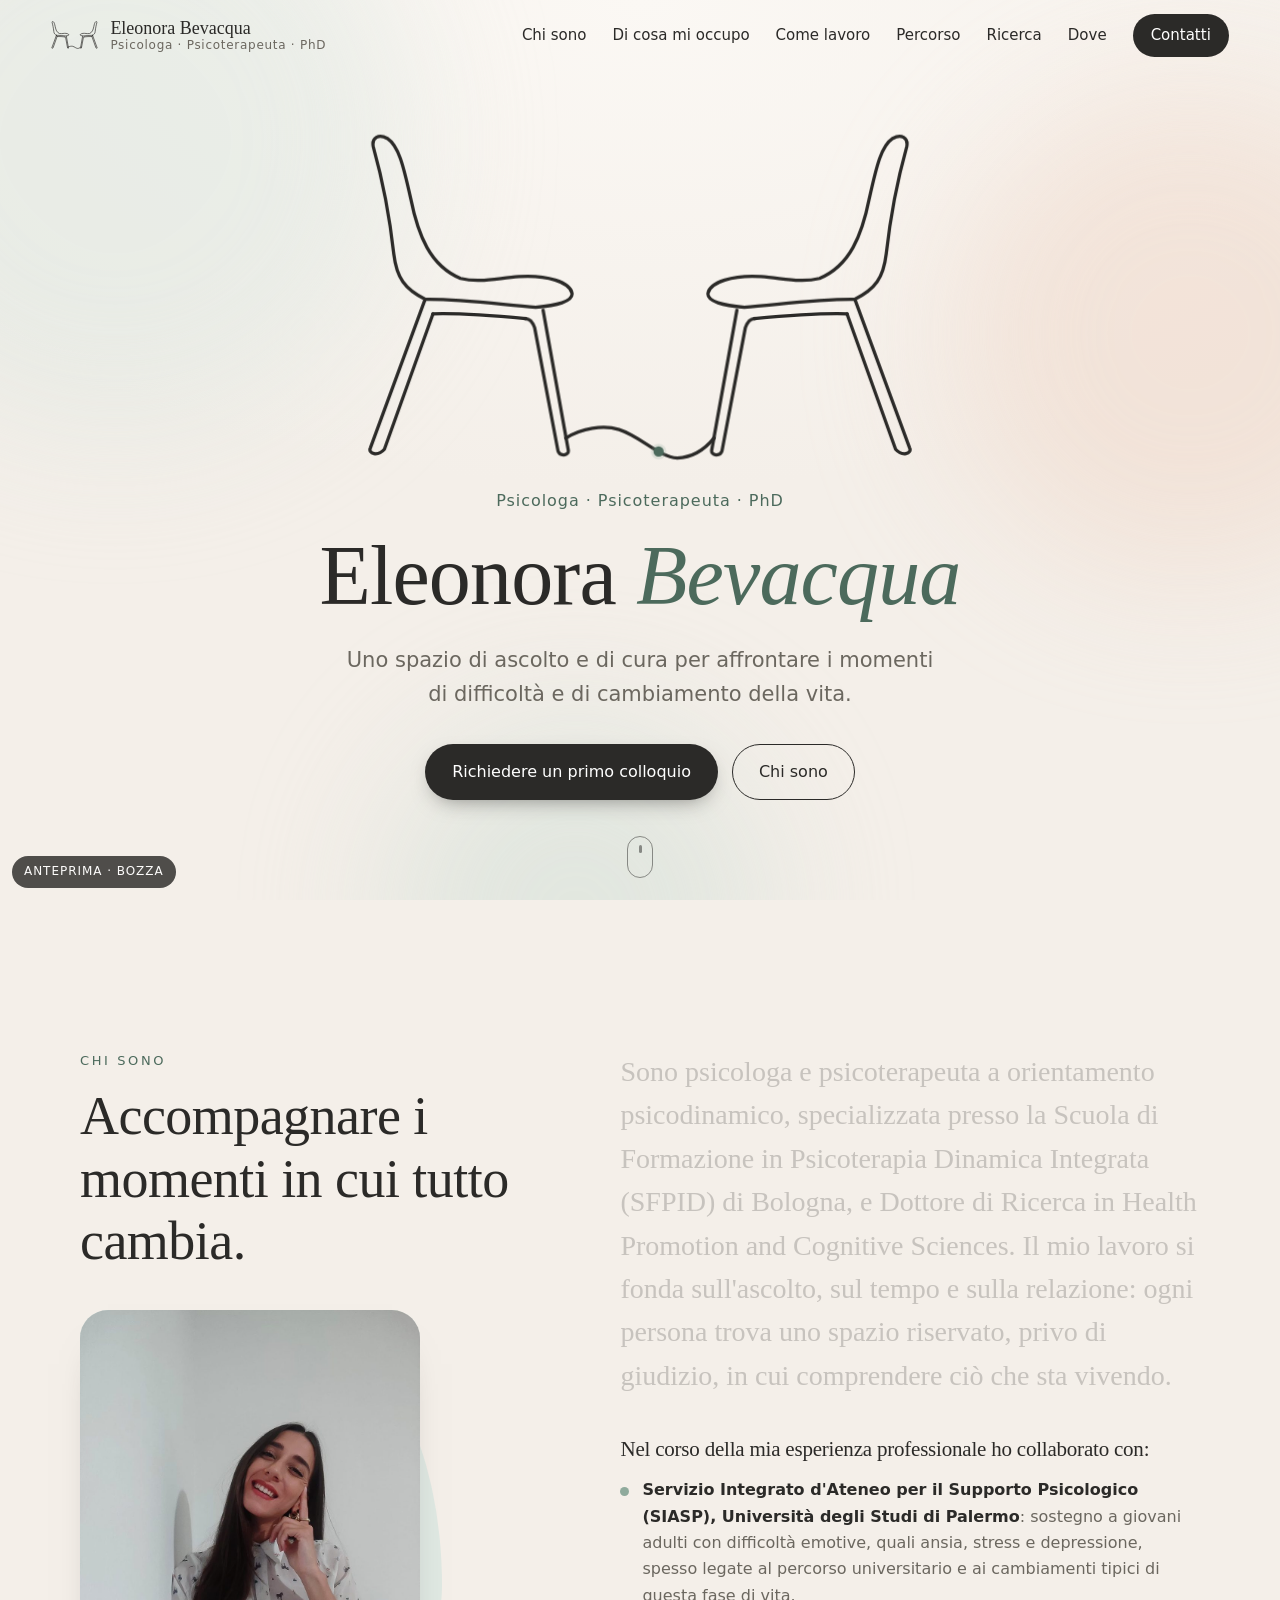
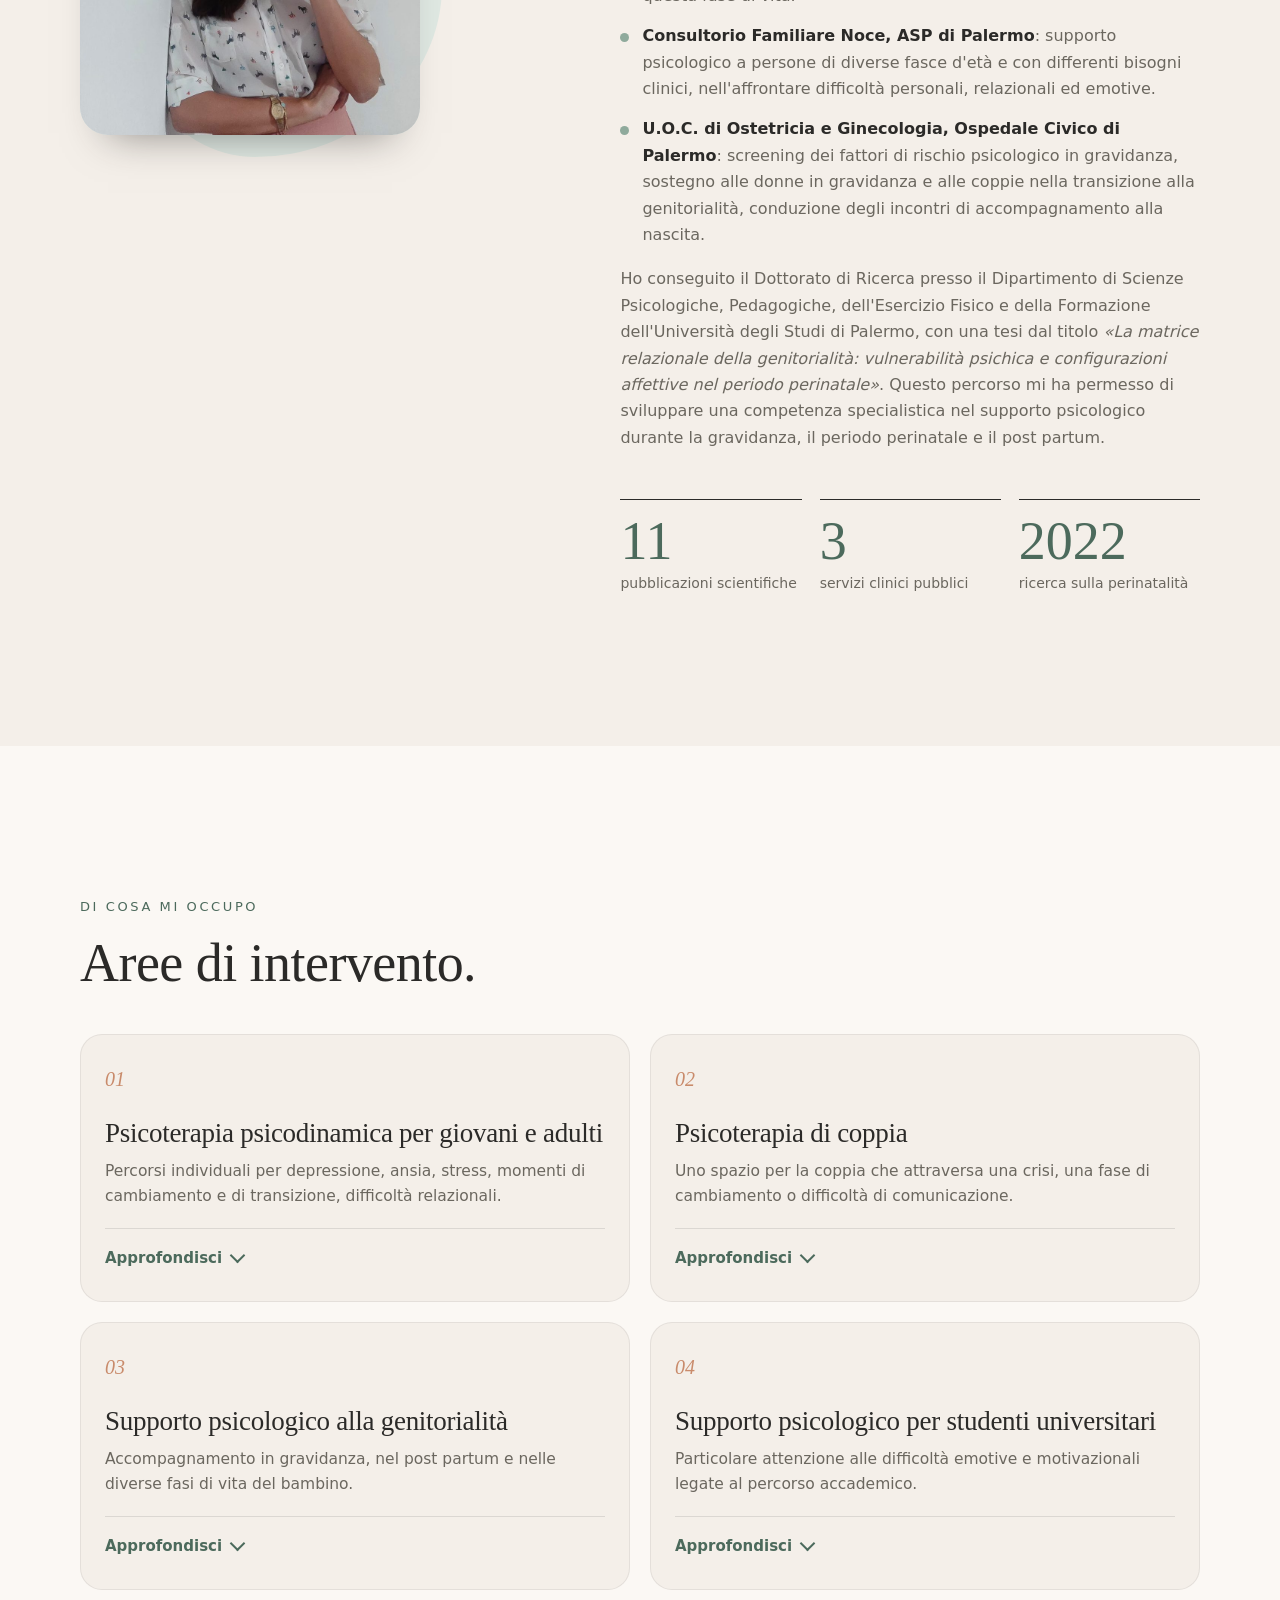
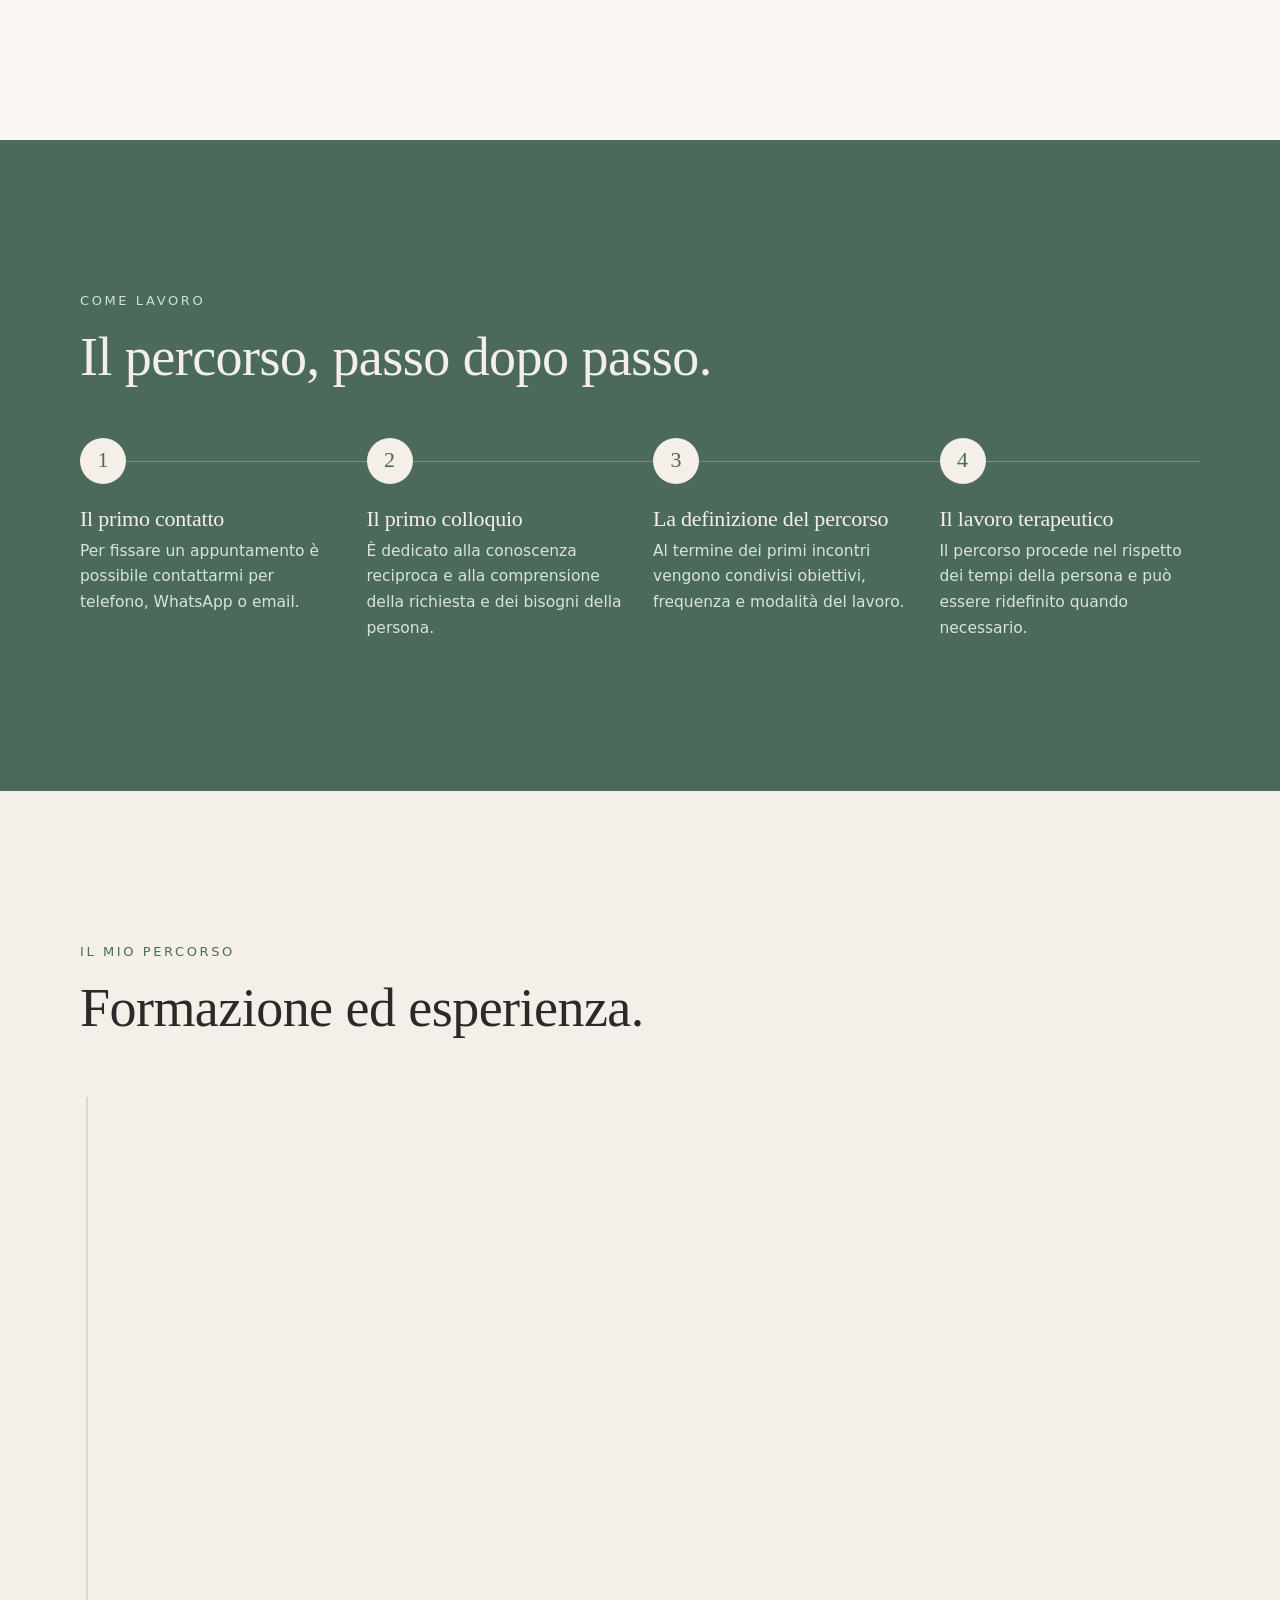
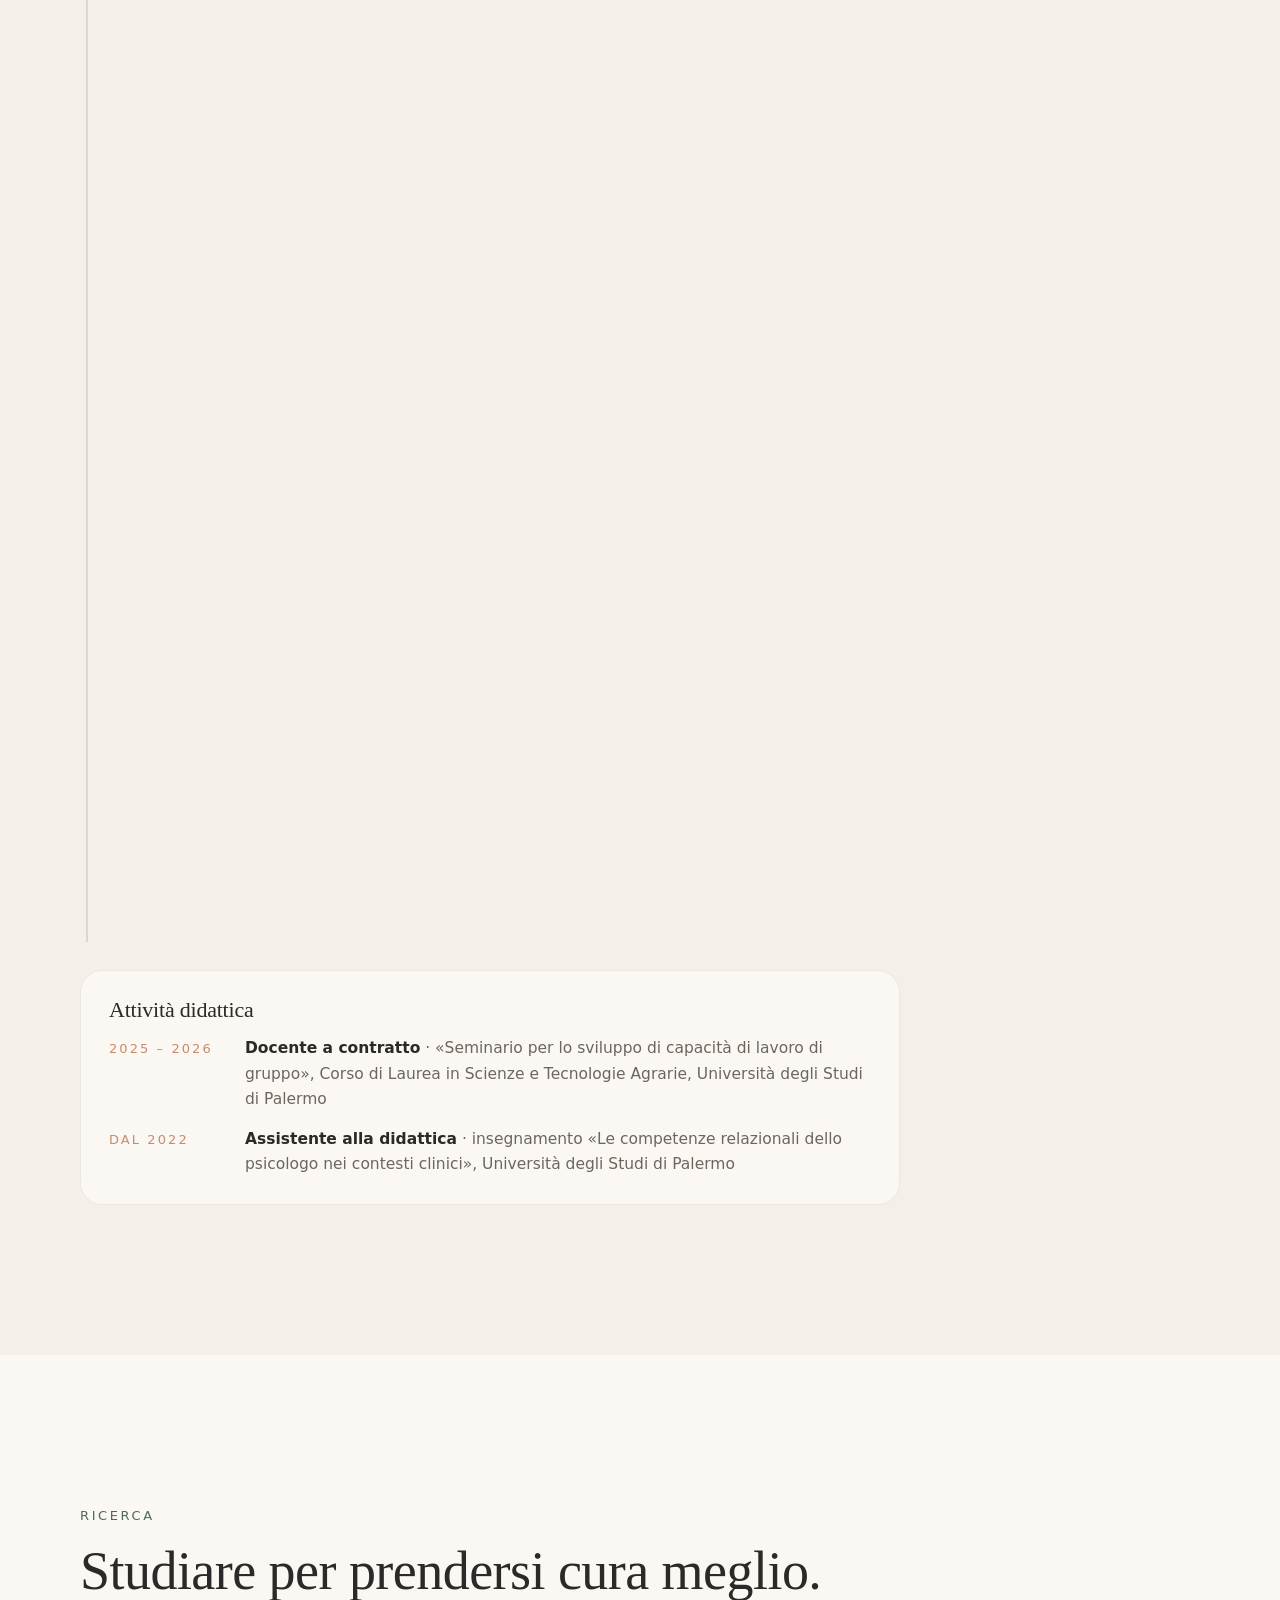
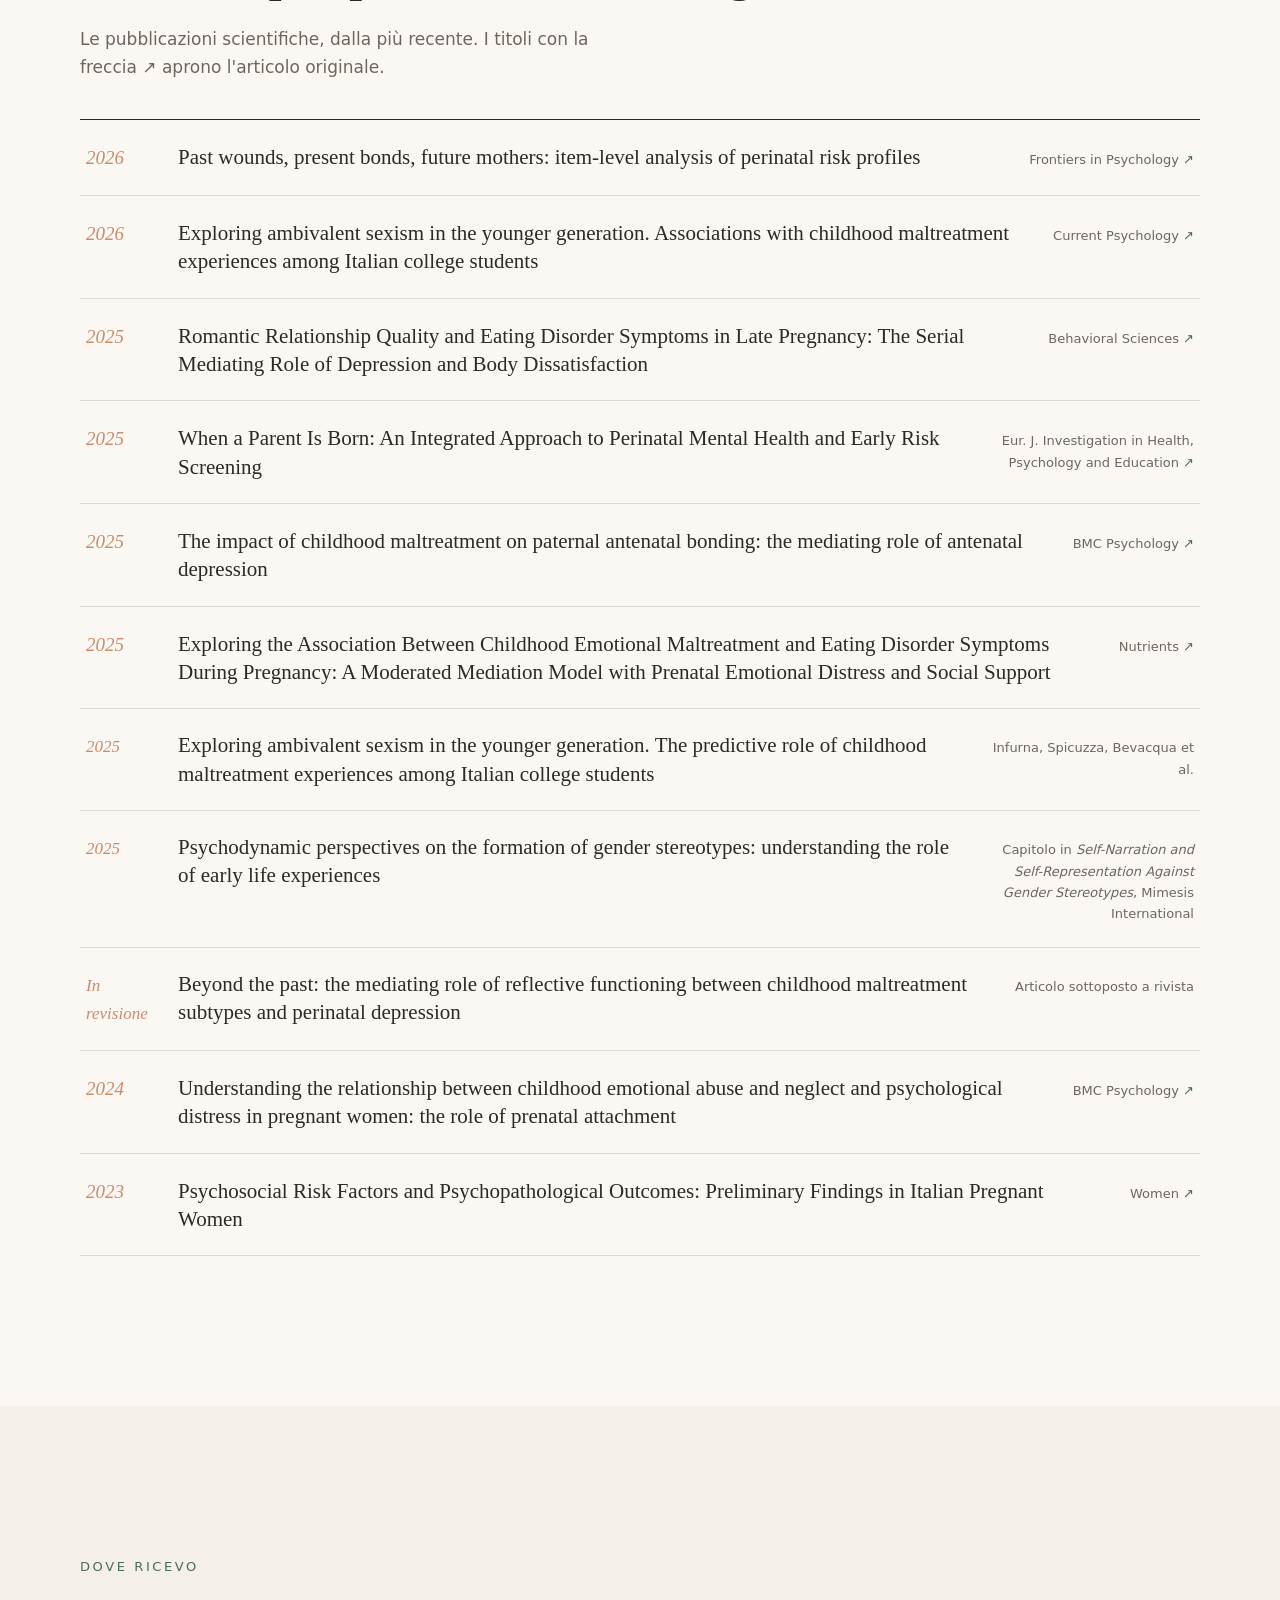
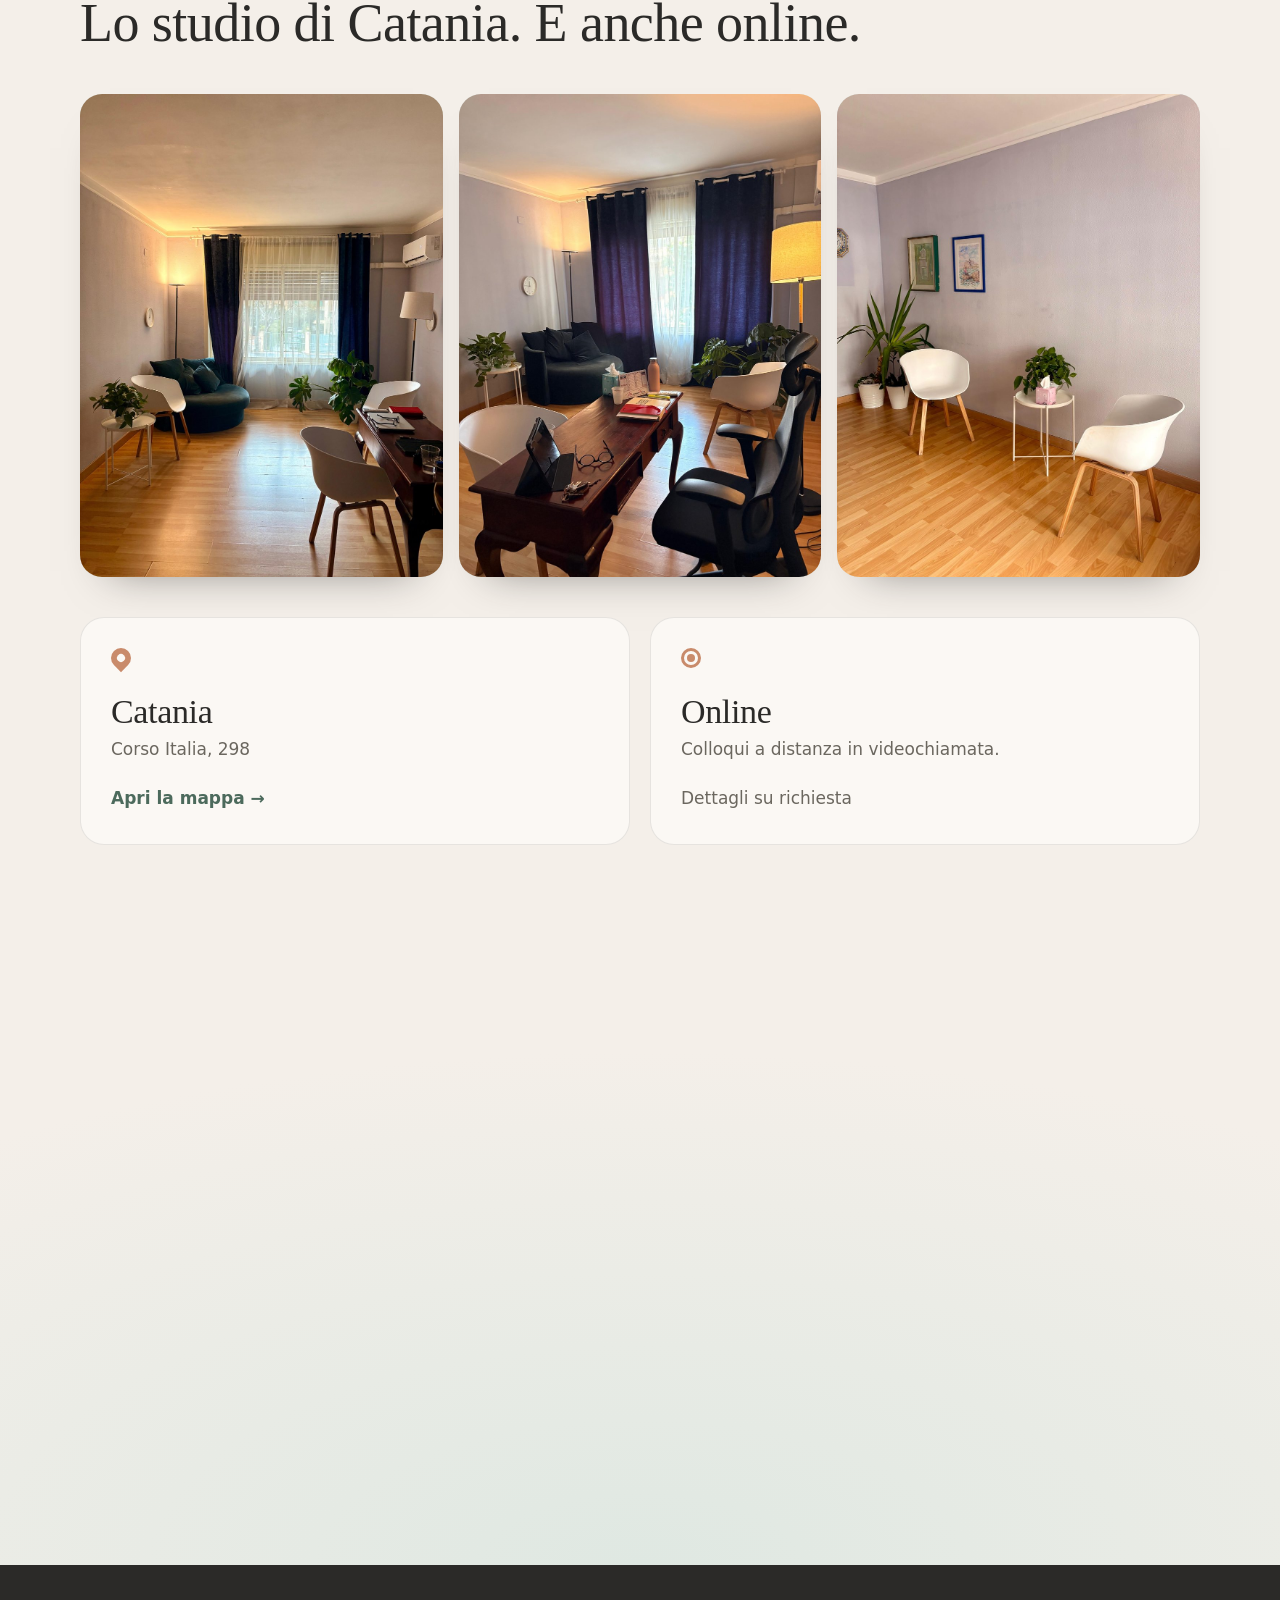
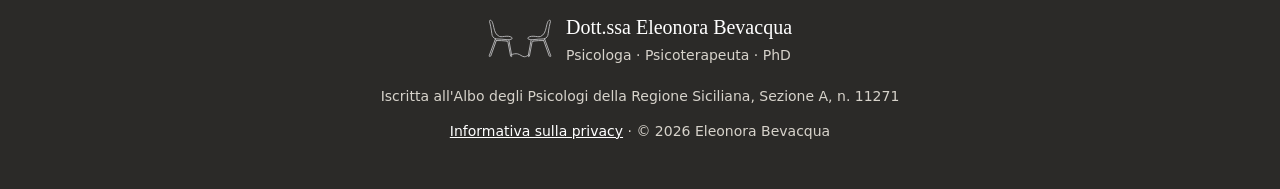
==== commit 53070817: "Seconda revisione: tono formale ma non tutto al lei, 11 pubblicazioni come da CV, attività didattica" ====
--- a/index.html
+++ b/index.html
@@ -91,7 +91,7 @@
         <p>Ho conseguito il Dottorato di Ricerca presso il Dipartimento di Scienze Psicologiche, Pedagogiche, dell'Esercizio Fisico e della Formazione dell'Università degli Studi di Palermo, con una tesi dal titolo <i>«La matrice relazionale della genitorialità: vulnerabilità psichica e configurazioni affettive nel periodo perinatale»</i>. Questo percorso mi ha permesso di sviluppare una competenza specialistica nel supporto psicologico durante la gravidanza, il periodo perinatale e il post partum.</p>
       </div>
       <div class="facts">
-        <div class="fact reveal"><b data-count="9">0</b><span>pubblicazioni scientifiche</span></div>
+        <div class="fact reveal"><b data-count="11">0</b><span>pubblicazioni scientifiche</span></div>
         <div class="fact reveal"><b data-count="3">0</b><span>servizi clinici pubblici</span></div>
         <div class="fact reveal"><b data-count="2022" data-plain="1">0</b><span>ricerca sulla perinatalità</span></div>
       </div>
@@ -163,7 +163,7 @@
     <p class="eyebrow reveal">Come lavoro</p>
     <h2 class="reveal">Il percorso, passo dopo passo.</h2>
     <ol class="steps">
-      <li class="reveal"><span>1</span><h3>Il primo contatto</h3><p>Può contattarmi per telefono, WhatsApp o email per fissare un appuntamento.</p></li>
+      <li class="reveal"><span>1</span><h3>Il primo contatto</h3><p>Per fissare un appuntamento è possibile contattarmi per telefono, WhatsApp o email.</p></li>
       <li class="reveal"><span>2</span><h3>Il primo colloquio</h3><p>È dedicato alla conoscenza reciproca e alla comprensione della richiesta e dei bisogni della persona.</p></li>
       <li class="reveal"><span>3</span><h3>La definizione del percorso</h3><p>Al termine dei primi incontri vengono condivisi obiettivi, frequenza e modalità del lavoro.</p></li>
       <li class="reveal"><span>4</span><h3>Il lavoro terapeutico</h3><p>Il percorso procede nel rispetto dei tempi della persona e può essere ridefinito quando necessario.</p></li>
@@ -190,6 +190,13 @@
       <div class="tl-item reveal"><time>2021</time><h3>Laurea magistrale in Psicologia Clinica</h3><p>Università degli Studi di Palermo · 110 e lode</p></div>
       <div class="tl-item reveal"><time>2018</time><h3>Laurea triennale in Scienze e Tecniche Psicologiche</h3><p>Università degli Studi di Catania · 110 e lode</p></div>
     </div>
+    <div class="didattica reveal">
+      <h3>Attività didattica</h3>
+      <ul>
+        <li><time>2025 – 2026</time><p><b>Docente a contratto</b> · «Seminario per lo sviluppo di capacità di lavoro di gruppo», Corso di Laurea in Scienze e Tecnologie Agrarie, Università degli Studi di Palermo</p></li>
+        <li><time>dal 2022</time><p><b>Assistente alla didattica</b> · insegnamento «Le competenze relazionali dello psicologo nei contesti clinici», Università degli Studi di Palermo</p></li>
+      </ul>
+    </div>
   </div>
 </section>
 
@@ -198,7 +205,7 @@
   <div class="wrap">
     <p class="eyebrow reveal">Ricerca</p>
     <h2 class="reveal">Studiare per prendersi cura meglio.</h2>
-    <p class="sub reveal">Le pubblicazioni scientifiche, dalla più recente. Ogni titolo apre l'articolo originale.</p>
+    <p class="sub reveal">Le pubblicazioni scientifiche, dalla più recente. I titoli con la freccia ↗ aprono l'articolo originale.</p>
     <ul class="pubs">
       <li class="reveal"><a href="https://doi.org/10.3389/fpsyg.2026.1899047" target="_blank" rel="noopener"><span class="y">2026</span><span class="t">Past wounds, present bonds, future mothers: item-level analysis of perinatal risk profiles</span><span class="j">Frontiers in Psychology</span></a></li>
       <li class="reveal"><a href="https://doi.org/10.1007/s12144-025-08932-3" target="_blank" rel="noopener"><span class="y">2026</span><span class="t">Exploring ambivalent sexism in the younger generation. Associations with childhood maltreatment experiences among Italian college students</span><span class="j">Current Psychology</span></a></li>
@@ -206,7 +213,9 @@
       <li class="reveal"><a href="https://doi.org/10.3390/ejihpe15100193" target="_blank" rel="noopener"><span class="y">2025</span><span class="t">When a Parent Is Born: An Integrated Approach to Perinatal Mental Health and Early Risk Screening</span><span class="j">Eur. J. Investigation in Health, Psychology and Education</span></a></li>
       <li class="reveal"><a href="https://doi.org/10.1186/s40359-025-03784-9" target="_blank" rel="noopener"><span class="y">2025</span><span class="t">The impact of childhood maltreatment on paternal antenatal bonding: the mediating role of antenatal depression</span><span class="j">BMC Psychology</span></a></li>
       <li class="reveal"><a href="https://doi.org/10.3390/nu17050902" target="_blank" rel="noopener"><span class="y">2025</span><span class="t">Exploring the Association Between Childhood Emotional Maltreatment and Eating Disorder Symptoms During Pregnancy: A Moderated Mediation Model with Prenatal Emotional Distress and Social Support</span><span class="j">Nutrients</span></a></li>
+      <li class="reveal"><div class="nolink"><span class="y">2025</span><span class="t">Exploring ambivalent sexism in the younger generation. The predictive role of childhood maltreatment experiences among Italian college students</span><span class="j">Infurna, Spicuzza, Bevacqua et al.</span></div></li>
       <li class="reveal"><div class="nolink"><span class="y">2025</span><span class="t">Psychodynamic perspectives on the formation of gender stereotypes: understanding the role of early life experiences</span><span class="j">Capitolo in <i>Self-Narration and Self-Representation Against Gender Stereotypes</i>, Mimesis International</span></div></li>
+      <li class="reveal"><div class="nolink"><span class="y">In revisione</span><span class="t">Beyond the past: the mediating role of reflective functioning between childhood maltreatment subtypes and perinatal depression</span><span class="j">Articolo sottoposto a rivista</span></div></li>
       <li class="reveal"><a href="https://doi.org/10.1186/s40359-024-02024-w" target="_blank" rel="noopener"><span class="y">2024</span><span class="t">Understanding the relationship between childhood emotional abuse and neglect and psychological distress in pregnant women: the role of prenatal attachment</span><span class="j">BMC Psychology</span></a></li>
       <li class="reveal"><a href="https://doi.org/10.3390/women3010010" target="_blank" rel="noopener"><span class="y">2023</span><span class="t">Psychosocial Risk Factors and Psychopathological Outcomes: Preliminary Findings in Italian Pregnant Women</span><span class="j">Women</span></a></li>
     </ul>
@@ -245,7 +254,7 @@
   <div class="wrap">
     <p class="eyebrow reveal">Contatti</p>
     <h2 class="reveal">Per fissare un primo colloquio.</h2>
-    <p class="sub reveal">Può contattarmi per telefono, WhatsApp o email: le risponderò appena possibile.</p>
+    <p class="sub reveal">È possibile contattarmi per telefono, WhatsApp o email: rispondo appena possibile per concordare il primo colloquio.</p>
     <div class="contact-btns reveal">
       <a class="btn primary" href="tel:+393421097950">Chiama · +39 342 109 7950</a>
       <a class="btn wa" href="https://wa.me/393421097950" target="_blank" rel="noopener">WhatsApp</a>
--- a/style.css
+++ b/style.css
@@ -203,6 +203,17 @@
 /* pubblicazione senza link */
 .pubs .nolink{display:grid;grid-template-columns:70px 1fr auto;gap:22px;align-items:baseline;padding:22px 6px}
 
+/* attività didattica (sotto la timeline) */
+.didattica{max-width:820px;margin-top:20px;background:var(--paper);border:1px solid rgba(43,42,40,.08);border-radius:22px;padding:26px 28px}
+.didattica h3{font-size:22px;margin-bottom:14px}
+.didattica ul{list-style:none;display:grid;gap:14px}
+.didattica li{display:grid;grid-template-columns:120px 1fr;gap:16px;align-items:baseline}
+.didattica time{font-size:13px;letter-spacing:.16em;text-transform:uppercase;color:var(--clay)}
+.didattica p{color:var(--mute);font-size:15.5px}
+.didattica b{color:var(--ink);font-weight:600}
+.pubs .nolink .y{font-size:17px}
+.pubs a .j::after{content:" ↗";color:var(--sage-deep)}
+
 /* galleria dello studio */
 .gallery{display:grid;grid-template-columns:repeat(3,1fr);gap:16px;margin-top:40px}
 .gallery figure{border-radius:22px;overflow:hidden;aspect-ratio:3/4;background:var(--sage-soft);box-shadow:0 24px 40px -30px rgba(43,42,40,.55)}
@@ -247,6 +258,7 @@
   .facts{grid-template-columns:1fr 1fr 1fr;gap:10px}
   .fact span{font-size:12.5px}
   .pubs a,.pubs .nolink{grid-template-columns:1fr;gap:6px}
+  .didattica li{grid-template-columns:1fr;gap:4px}
   .gallery{grid-template-columns:none;grid-auto-flow:column;grid-auto-columns:78%;overflow-x:auto;scroll-snap-type:x mandatory;padding-bottom:10px}.gallery figure{scroll-snap-align:start}
   .cards{grid-template-columns:1fr}
   .to-top{right:12px;bottom:12px;width:44px;height:44px}.pubs .j{text-align:left;max-width:none}
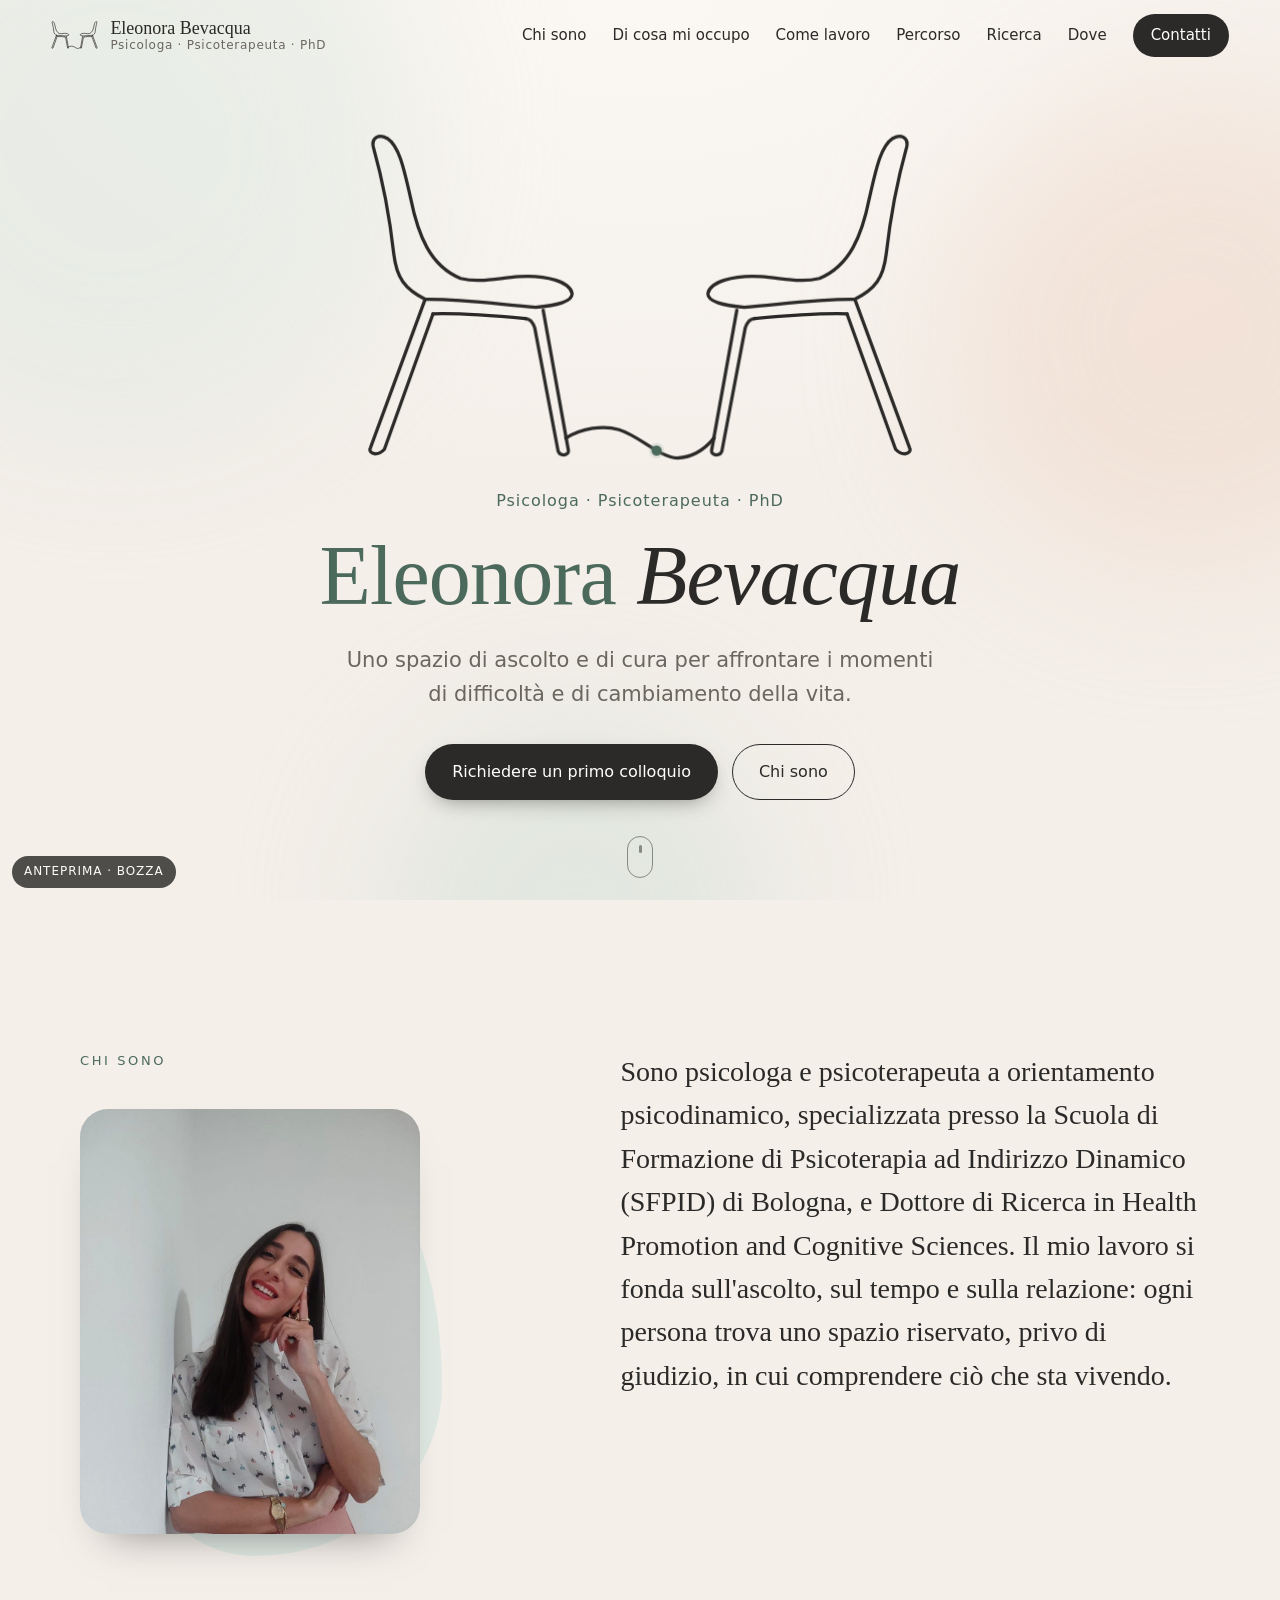
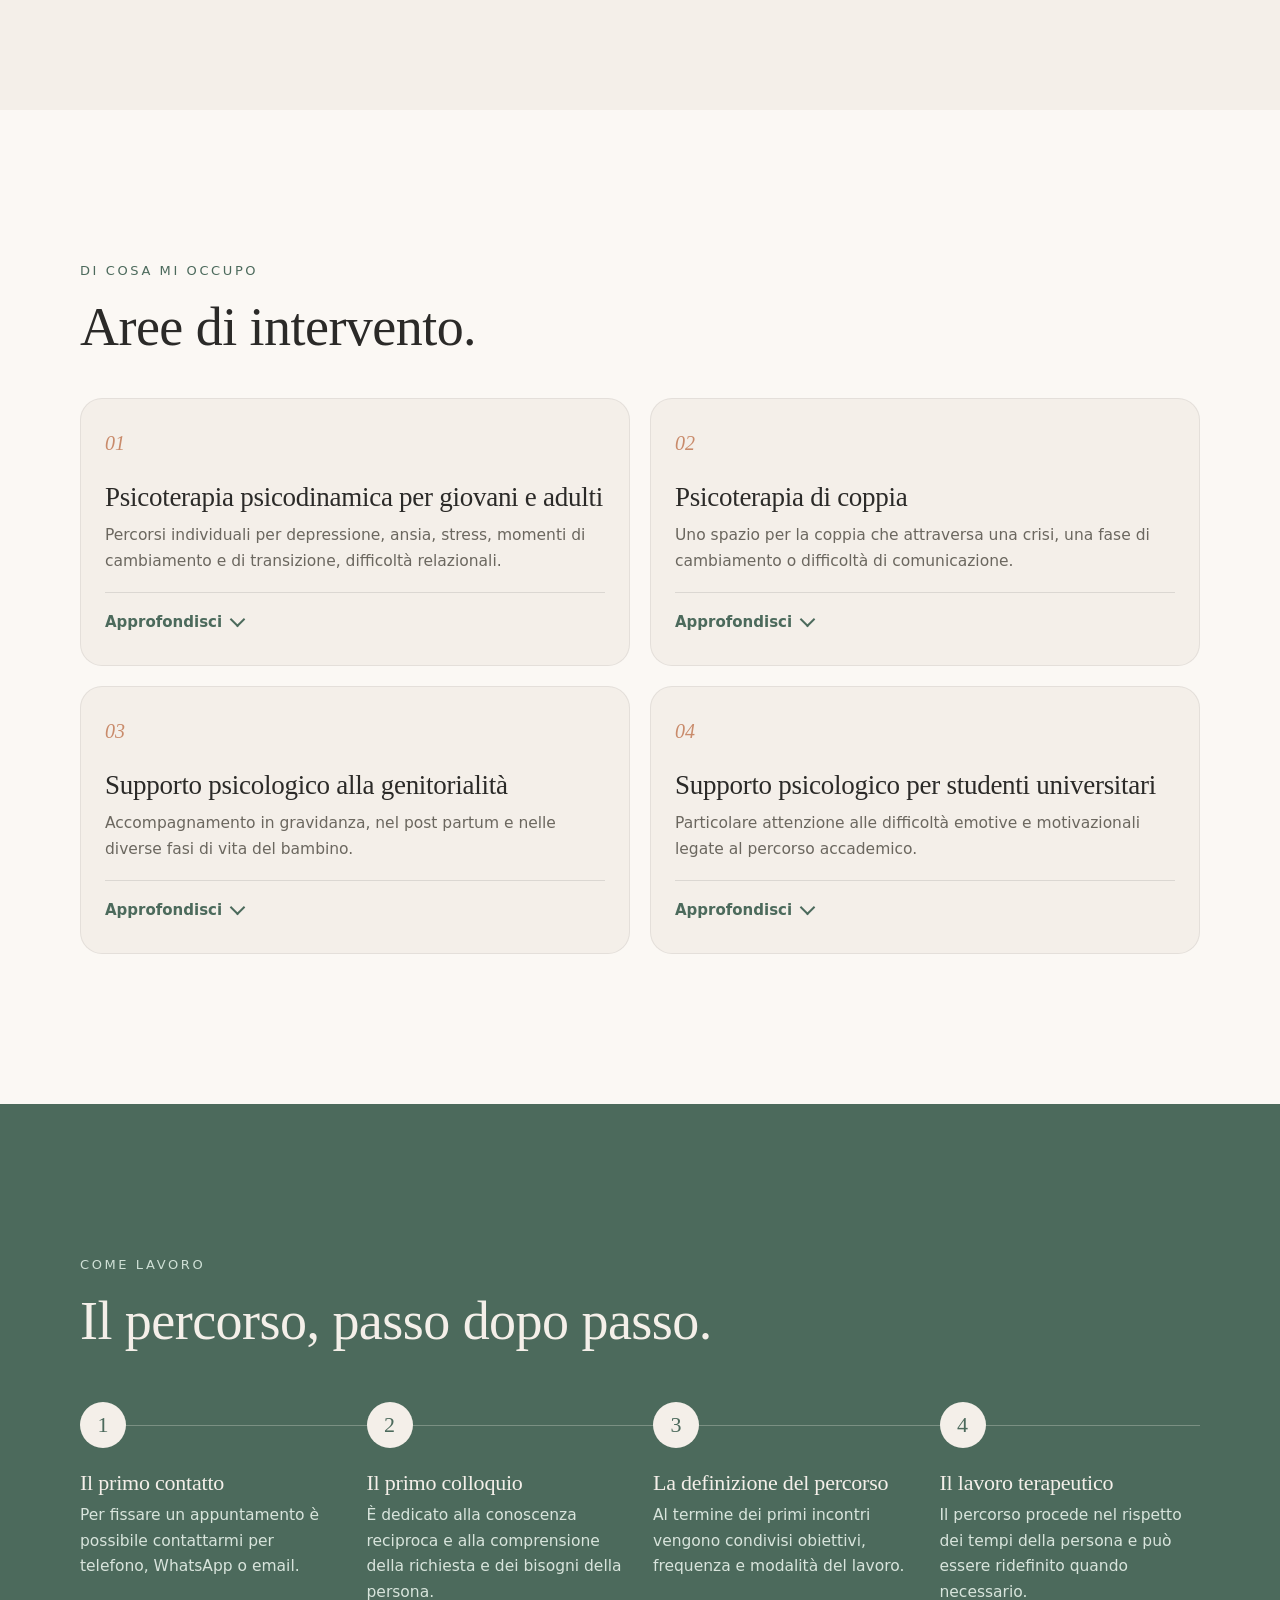
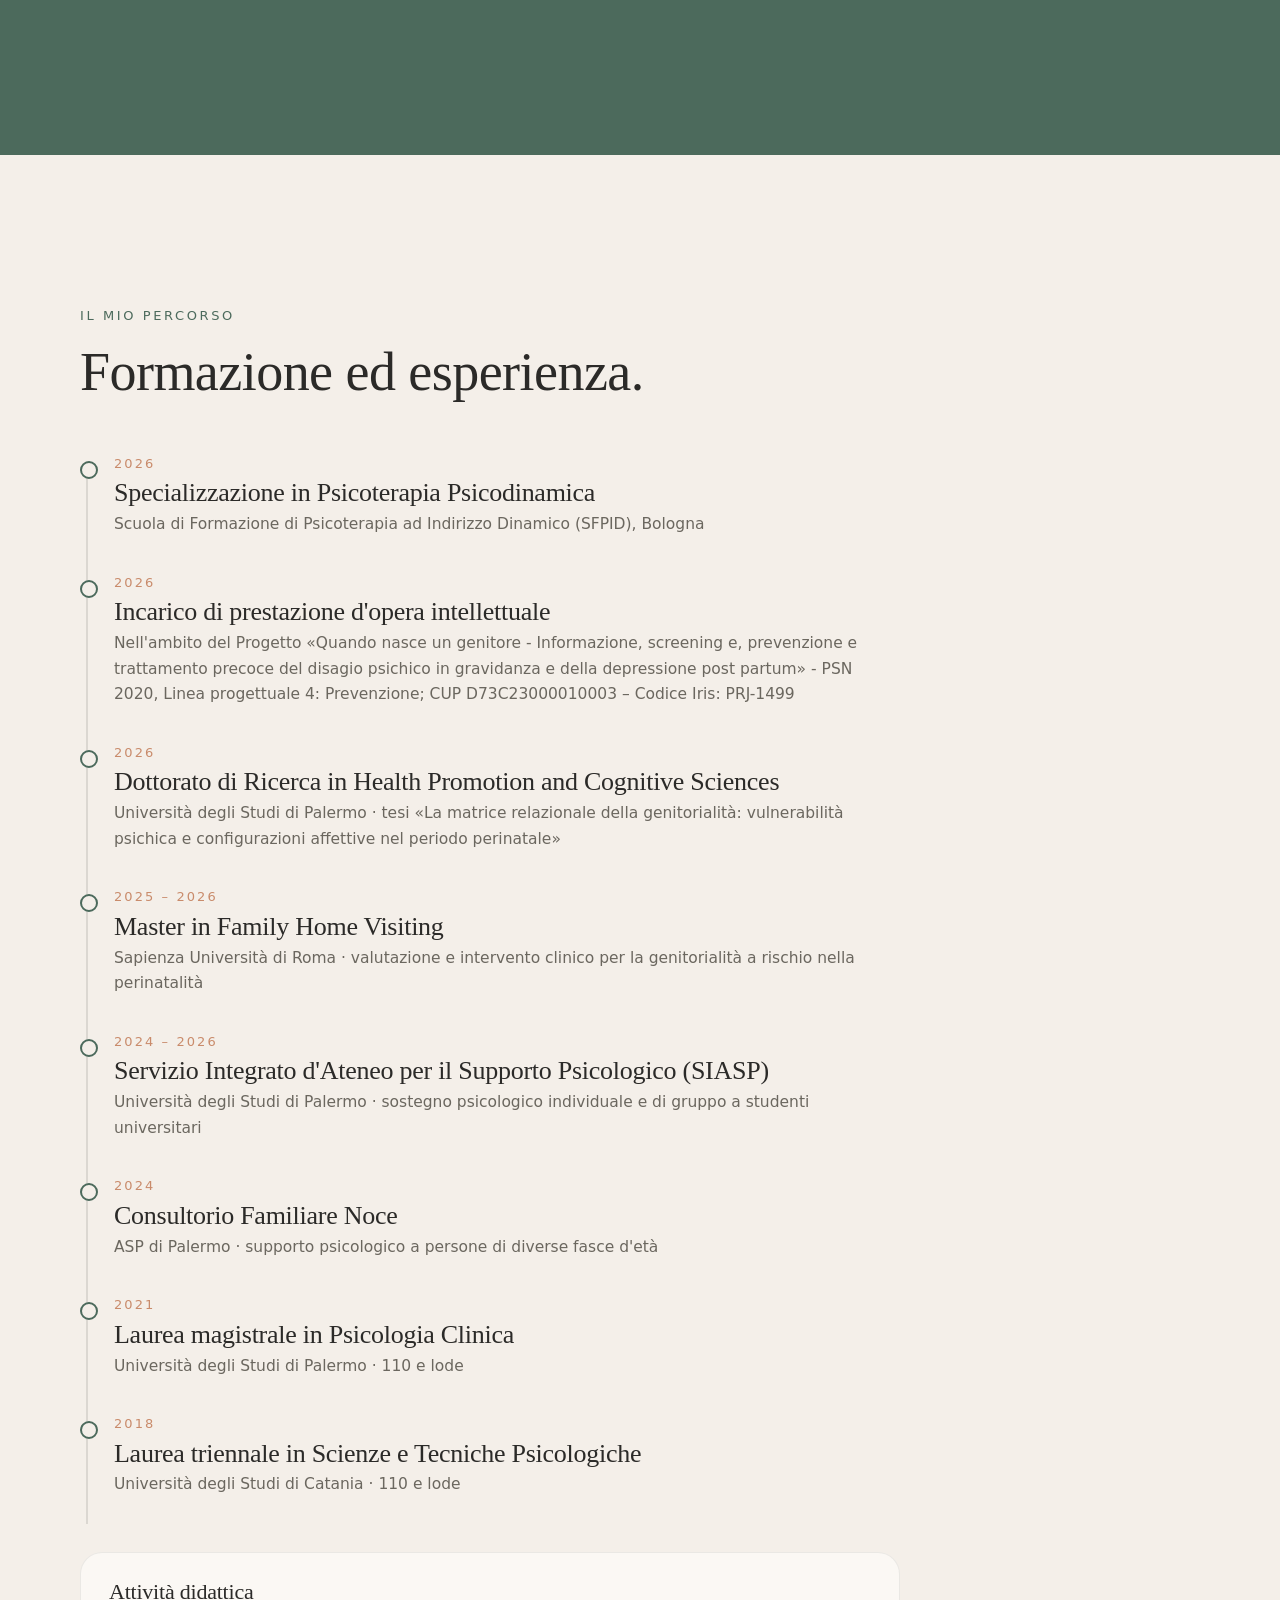
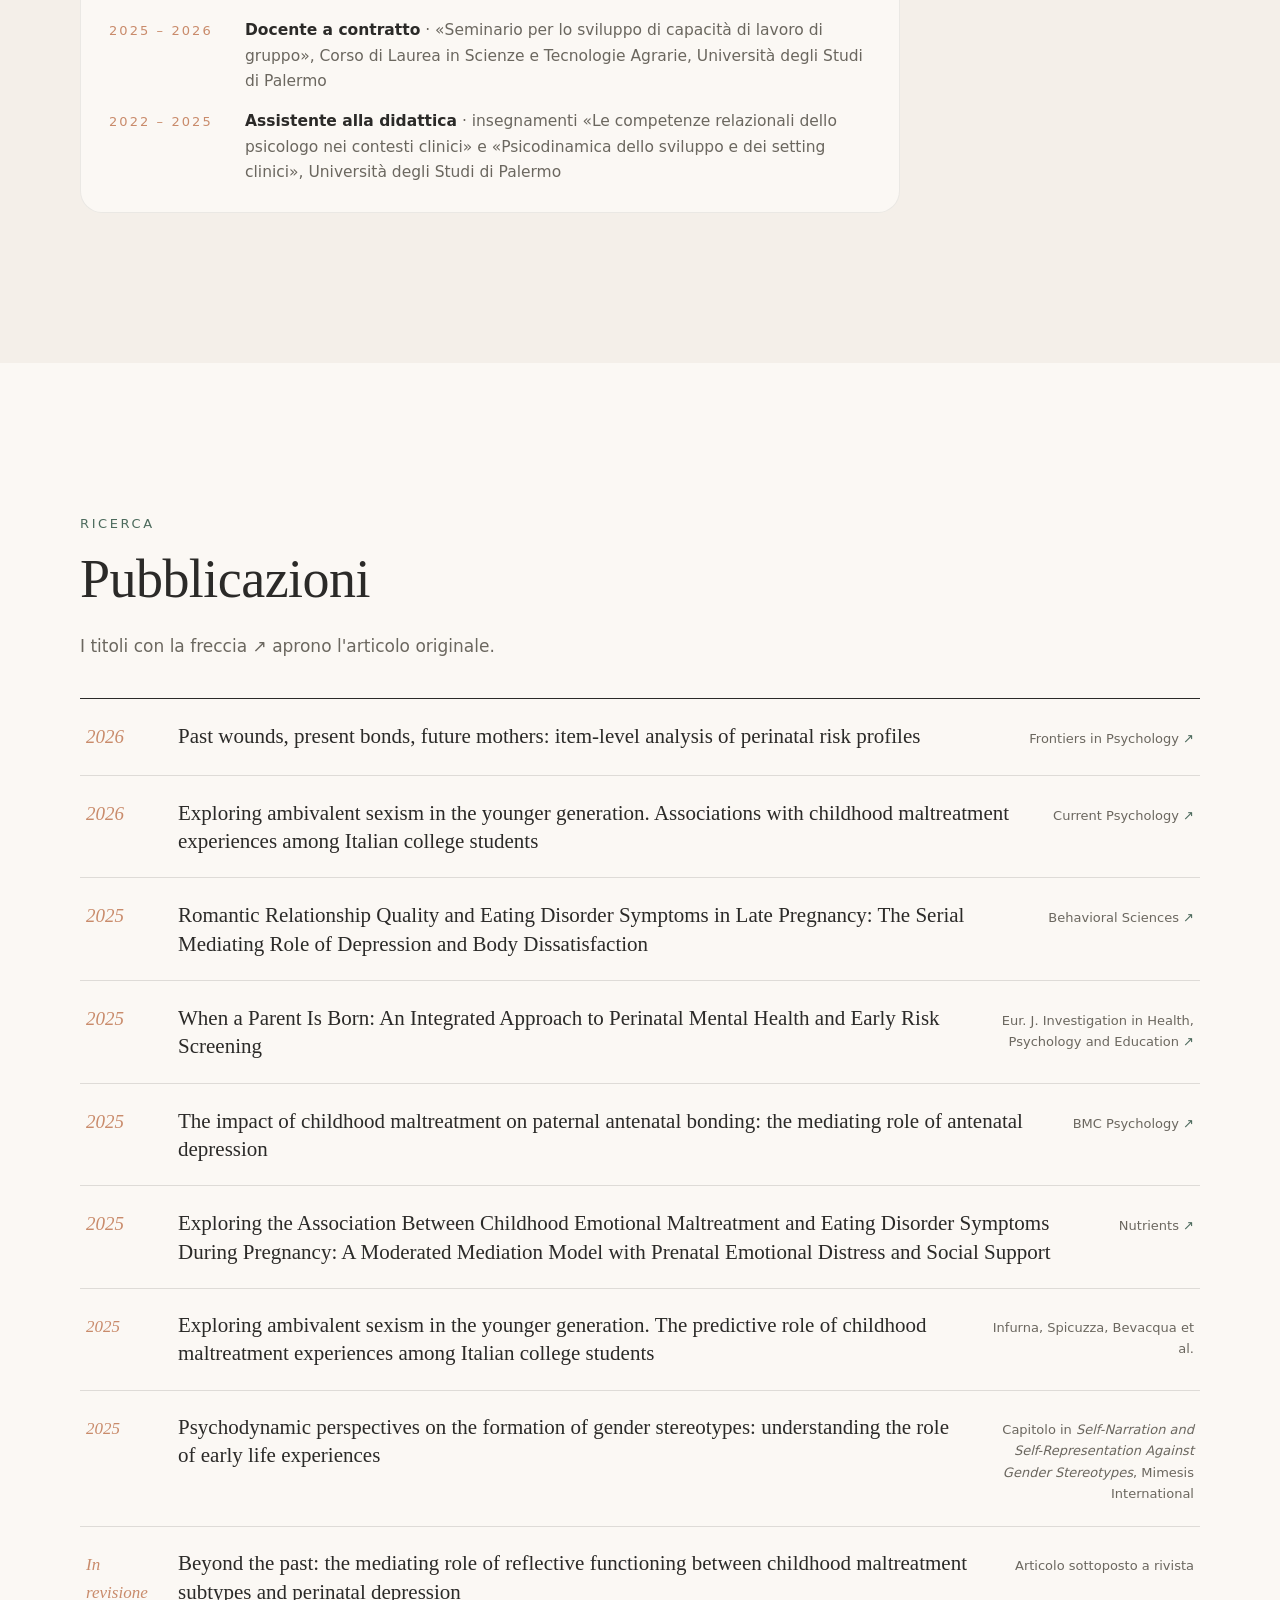
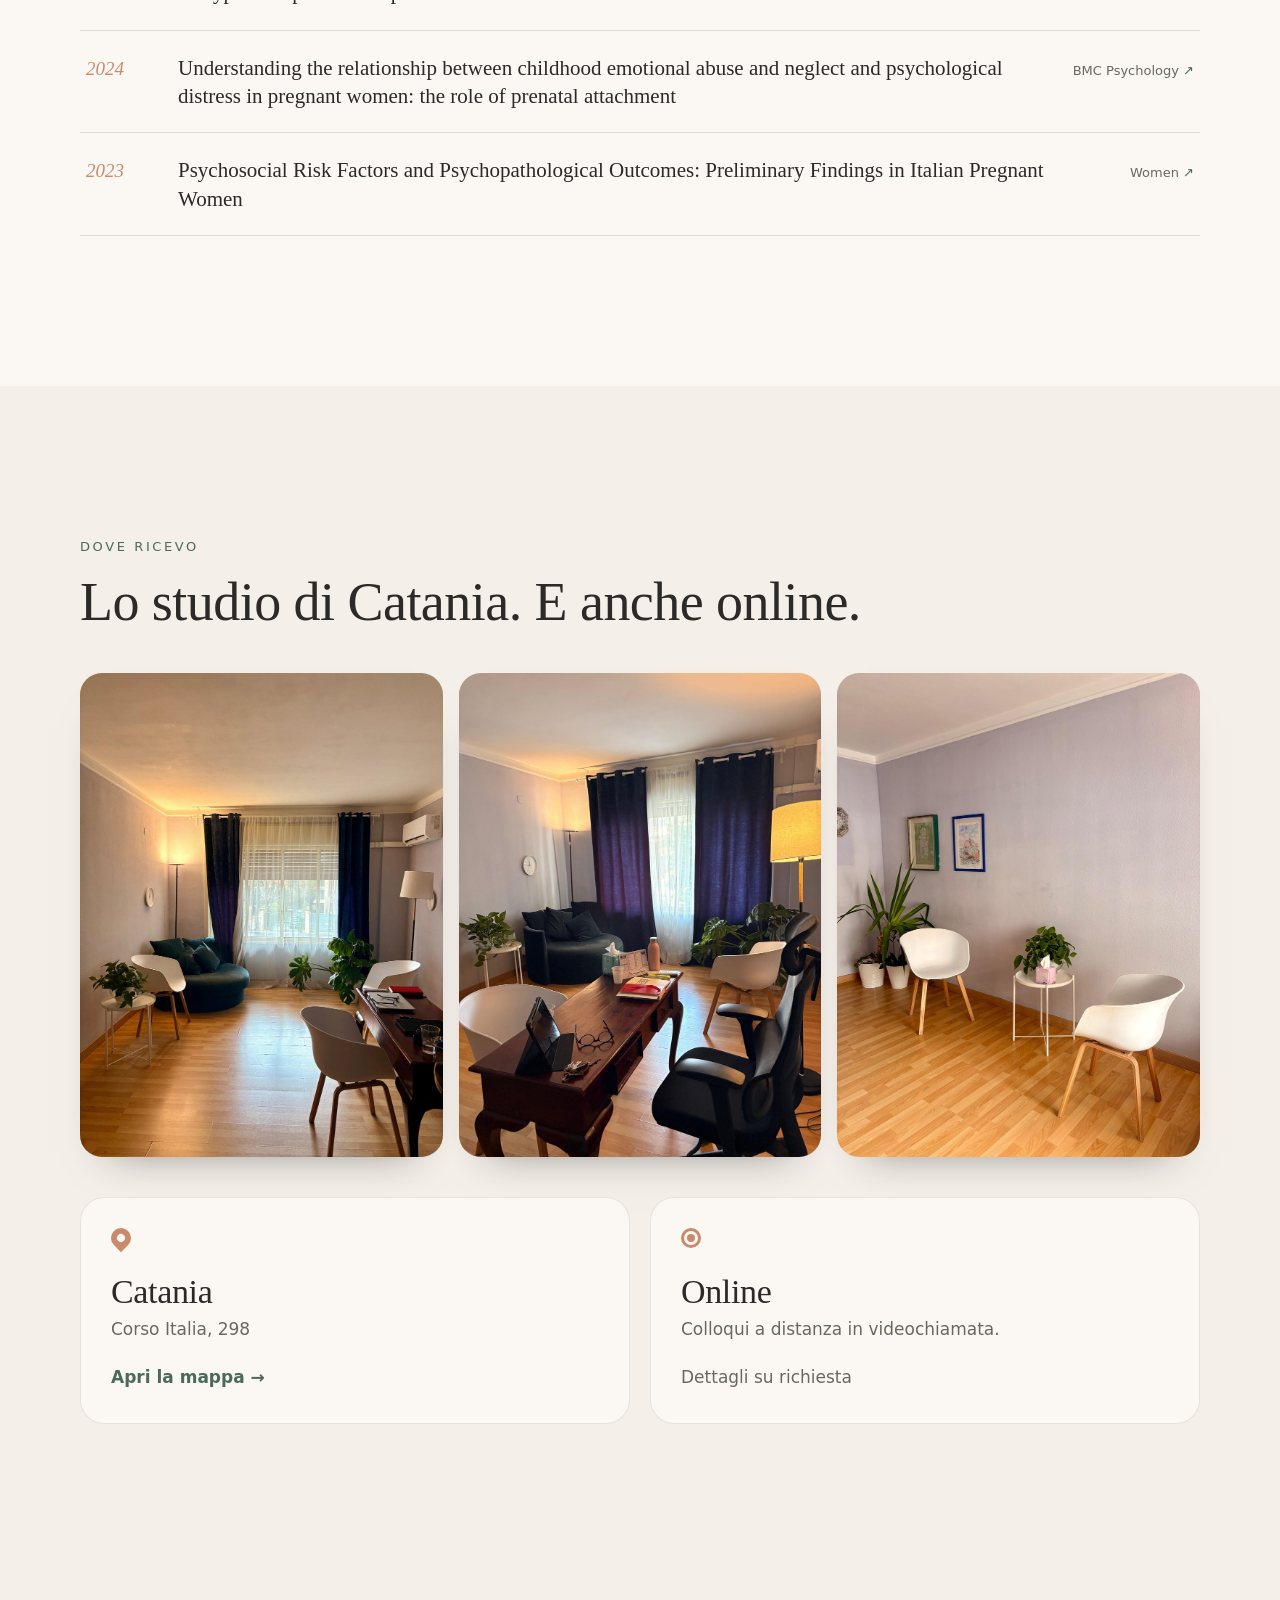
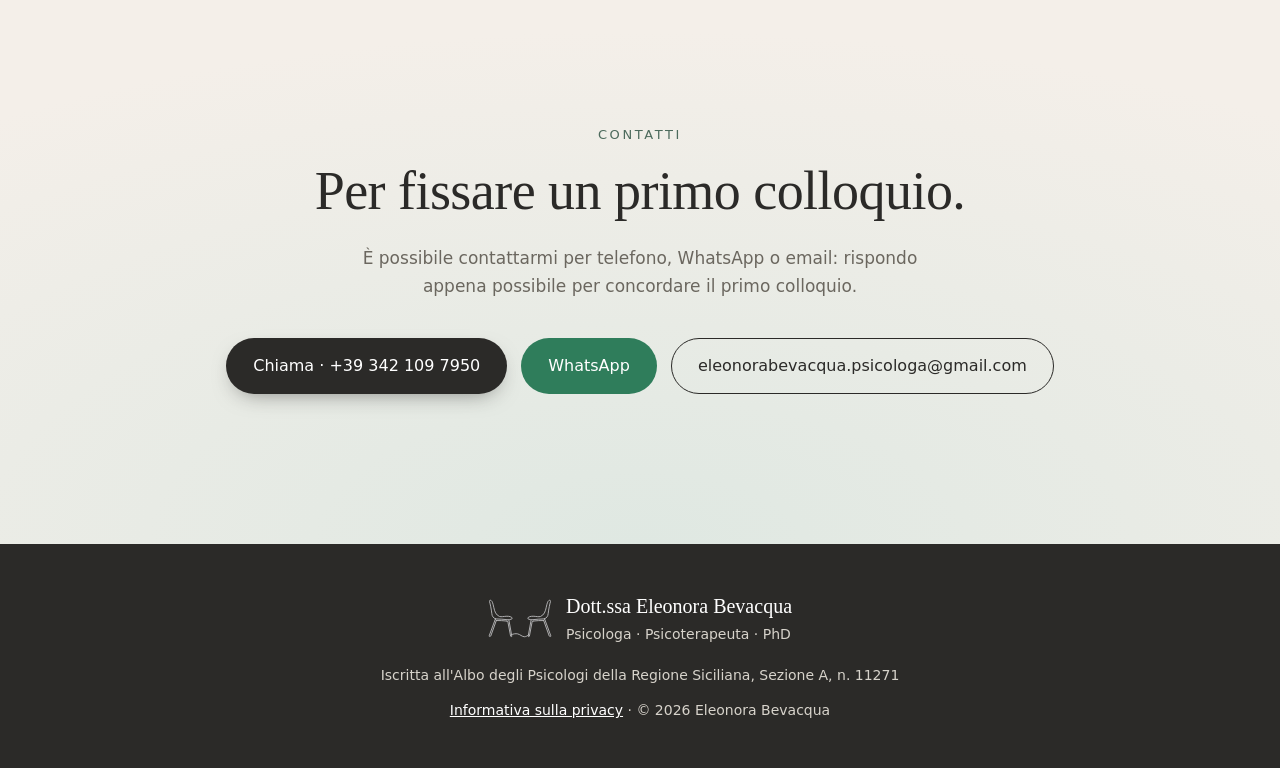
==== commit 83094a38: "Correzioni della dottoressa: colori del nome, testo fermo, percorso riordinato, scuola SFPID, didatt" ====
--- a/index.html
+++ b/index.html
@@ -61,7 +61,7 @@
       </svg>
     </div>
     <p class="eyebrow titoli rise d1">Psicologa · Psicoterapeuta · PhD</p>
-    <h1 class="rise d2">Eleonora <span>Bevacqua</span></h1>
+    <h1 class="rise d2"><span class="nome">Eleonora</span> <span class="cognome">Bevacqua</span></h1>
     <p class="lead rise d3">Uno spazio di ascolto e di cura per affrontare i momenti di difficoltà e di cambiamento della vita.</p>
     <div class="hero-cta rise d4">
       <a class="btn primary" href="#contatti">Richiedere un primo colloquio</a>
@@ -76,25 +76,10 @@
   <div class="wrap two">
     <div class="side">
       <p class="eyebrow reveal">Chi sono</p>
-      <h2 class="reveal">Accompagnare i momenti in cui tutto cambia.</h2>
       <figure class="portrait half reveal"><div class="ph"><img src="img/eleonora.jpg" width="900" height="1198" alt="Ritratto della dott.ssa Eleonora Bevacqua" loading="lazy"></div></figure>
     </div>
     <div class="body">
-      <p class="words" id="words">Sono psicologa e psicoterapeuta a orientamento psicodinamico, specializzata presso la Scuola di Formazione in Psicoterapia Dinamica Integrata (SFPID) di Bologna, e Dottore di Ricerca in Health Promotion and Cognitive Sciences. Il mio lavoro si fonda sull'ascolto, sul tempo e sulla relazione: ogni persona trova uno spazio riservato, privo di giudizio, in cui comprendere ciò che sta vivendo.</p>
-      <div class="exp reveal">
-        <h3>Nel corso della mia esperienza professionale ho collaborato con:</h3>
-        <ul>
-          <li><b>Servizio Integrato d'Ateneo per il Supporto Psicologico (SIASP), Università degli Studi di Palermo</b>: sostegno a giovani adulti con difficoltà emotive, quali ansia, stress e depressione, spesso legate al percorso universitario e ai cambiamenti tipici di questa fase di vita.</li>
-          <li><b>Consultorio Familiare Noce, ASP di Palermo</b>: supporto psicologico a persone di diverse fasce d'età e con differenti bisogni clinici, nell'affrontare difficoltà personali, relazionali ed emotive.</li>
-          <li><b>U.O.C. di Ostetricia e Ginecologia, Ospedale Civico di Palermo</b>: screening dei fattori di rischio psicologico in gravidanza, sostegno alle donne in gravidanza e alle coppie nella transizione alla genitorialità, conduzione degli incontri di accompagnamento alla nascita.</li>
-        </ul>
-        <p>Ho conseguito il Dottorato di Ricerca presso il Dipartimento di Scienze Psicologiche, Pedagogiche, dell'Esercizio Fisico e della Formazione dell'Università degli Studi di Palermo, con una tesi dal titolo <i>«La matrice relazionale della genitorialità: vulnerabilità psichica e configurazioni affettive nel periodo perinatale»</i>. Questo percorso mi ha permesso di sviluppare una competenza specialistica nel supporto psicologico durante la gravidanza, il periodo perinatale e il post partum.</p>
-      </div>
-      <div class="facts">
-        <div class="fact reveal"><b data-count="11">0</b><span>pubblicazioni scientifiche</span></div>
-        <div class="fact reveal"><b data-count="3">0</b><span>servizi clinici pubblici</span></div>
-        <div class="fact reveal"><b data-count="2022" data-plain="1">0</b><span>ricerca sulla perinatalità</span></div>
-      </div>
+      <p class="words" id="words">Sono psicologa e psicoterapeuta a orientamento psicodinamico, specializzata presso la Scuola di Formazione di Psicoterapia ad Indirizzo Dinamico (SFPID) di Bologna, e Dottore di Ricerca in Health Promotion and Cognitive Sciences. Il mio lavoro si fonda sull'ascolto, sul tempo e sulla relazione: ogni persona trova uno spazio riservato, privo di giudizio, in cui comprendere ciò che sta vivendo.</p>
     </div>
   </div>
 </section>
@@ -178,15 +163,12 @@
     <h2 class="reveal">Formazione ed esperienza.</h2>
     <div class="tl" id="tl">
       <div class="tl-line"><i></i></div>
-      <div class="tl-item reveal"><time>dal 2026</time><h3>Progetto «Quando nasce un genitore»</h3><p>Università degli Studi di Palermo · informazione, screening, prevenzione e trattamento precoce del disagio psichico in gravidanza e della depressione post partum</p></div>
-      <div class="tl-item reveal"><time>dal 2025</time><h3>Master in Family Home Visiting</h3><p>Sapienza Università di Roma · valutazione e intervento clinico per la genitorialità a rischio nella perinatalità</p></div>
-      <div class="tl-item reveal"><time>2025</time><h3>Periodo di ricerca all'estero</h3><p>Technische Universität Dresden, Faculty of Medicine Carl Gustav Carus · nell'ambito del Dottorato di Ricerca</p></div>
-      <div class="tl-item reveal"><time>dal 2024</time><h3>Servizio Integrato d'Ateneo per il Supporto Psicologico (SIASP)</h3><p>Università degli Studi di Palermo · sostegno psicologico individuale e di gruppo a studenti universitari</p></div>
-      <div class="tl-item reveal"><time>dal 2024</time><h3>U.O.C. di Ostetricia e Ginecologia, Ospedale Civico di Palermo</h3><p>ARNAS Civico-Benfratelli e Università degli Studi di Palermo · screening del rischio psicologico in gravidanza, sostegno alla genitorialità, conduzione dei corsi di accompagnamento alla nascita</p></div>
+      <div class="tl-item reveal"><time>2026</time><h3>Specializzazione in Psicoterapia Psicodinamica</h3><p>Scuola di Formazione di Psicoterapia ad Indirizzo Dinamico (SFPID), Bologna</p></div>
+      <div class="tl-item reveal"><time>2026</time><h3>Incarico di prestazione d'opera intellettuale</h3><p>Nell'ambito del Progetto «Quando nasce un genitore - Informazione, screening e, prevenzione e trattamento precoce del disagio psichico in gravidanza e della depressione post partum» - PSN 2020, Linea progettuale 4: Prevenzione; CUP D73C23000010003 – Codice Iris: PRJ-1499</p></div>
+      <div class="tl-item reveal"><time>2026</time><h3>Dottorato di Ricerca in Health Promotion and Cognitive Sciences</h3><p>Università degli Studi di Palermo · tesi «La matrice relazionale della genitorialità: vulnerabilità psichica e configurazioni affettive nel periodo perinatale»</p></div>
+      <div class="tl-item reveal"><time>2025 – 2026</time><h3>Master in Family Home Visiting</h3><p>Sapienza Università di Roma · valutazione e intervento clinico per la genitorialità a rischio nella perinatalità</p></div>
+      <div class="tl-item reveal"><time>2024 – 2026</time><h3>Servizio Integrato d'Ateneo per il Supporto Psicologico (SIASP)</h3><p>Università degli Studi di Palermo · sostegno psicologico individuale e di gruppo a studenti universitari</p></div>
       <div class="tl-item reveal"><time>2024</time><h3>Consultorio Familiare Noce</h3><p>ASP di Palermo · supporto psicologico a persone di diverse fasce d'età</p></div>
-      <div class="tl-item reveal"><time>2023 – 2026</time><h3>Specializzazione in Psicoterapia Psicodinamica</h3><p>Scuola di Formazione in Psicoterapia Dinamica Integrata (SFPID), Bologna</p></div>
-      <div class="tl-item reveal"><time>2023</time><h3>Iscrizione all'Albo degli Psicologi</h3><p>Ordine degli Psicologi della Regione Siciliana · Sezione A · n. 11271</p></div>
-      <div class="tl-item reveal"><time>2022 – 2025</time><h3>Dottorato di Ricerca in Health Promotion and Cognitive Sciences</h3><p>Università degli Studi di Palermo · tesi «La matrice relazionale della genitorialità: vulnerabilità psichica e configurazioni affettive nel periodo perinatale», discussa nel 2026</p></div>
       <div class="tl-item reveal"><time>2021</time><h3>Laurea magistrale in Psicologia Clinica</h3><p>Università degli Studi di Palermo · 110 e lode</p></div>
       <div class="tl-item reveal"><time>2018</time><h3>Laurea triennale in Scienze e Tecniche Psicologiche</h3><p>Università degli Studi di Catania · 110 e lode</p></div>
     </div>
@@ -194,7 +176,7 @@
       <h3>Attività didattica</h3>
       <ul>
         <li><time>2025 – 2026</time><p><b>Docente a contratto</b> · «Seminario per lo sviluppo di capacità di lavoro di gruppo», Corso di Laurea in Scienze e Tecnologie Agrarie, Università degli Studi di Palermo</p></li>
-        <li><time>dal 2022</time><p><b>Assistente alla didattica</b> · insegnamento «Le competenze relazionali dello psicologo nei contesti clinici», Università degli Studi di Palermo</p></li>
+        <li><time>2022 – 2025</time><p><b>Assistente alla didattica</b> · insegnamenti «Le competenze relazionali dello psicologo nei contesti clinici» e «Psicodinamica dello sviluppo e dei setting clinici», Università degli Studi di Palermo</p></li>
       </ul>
     </div>
   </div>
@@ -204,8 +186,8 @@
 <section class="sec research" id="ricerca">
   <div class="wrap">
     <p class="eyebrow reveal">Ricerca</p>
-    <h2 class="reveal">Studiare per prendersi cura meglio.</h2>
-    <p class="sub reveal">Le pubblicazioni scientifiche, dalla più recente. I titoli con la freccia ↗ aprono l'articolo originale.</p>
+    <h2 class="reveal">Pubblicazioni</h2>
+    <p class="sub reveal">I titoli con la freccia ↗ aprono l'articolo originale.</p>
     <ul class="pubs">
       <li class="reveal"><a href="https://doi.org/10.3389/fpsyg.2026.1899047" target="_blank" rel="noopener"><span class="y">2026</span><span class="t">Past wounds, present bonds, future mothers: item-level analysis of perinatal risk profiles</span><span class="j">Frontiers in Psychology</span></a></li>
       <li class="reveal"><a href="https://doi.org/10.1007/s12144-025-08932-3" target="_blank" rel="noopener"><span class="y">2026</span><span class="t">Exploring ambivalent sexism in the younger generation. Associations with childhood maltreatment experiences among Italian college students</span><span class="j">Current Psychology</span></a></li>
--- a/style.css
+++ b/style.css
@@ -69,7 +69,8 @@
 .logo-svg .ln{transition:stroke .5s}
 .eyebrow{font-size:13px;letter-spacing:.2em;text-transform:uppercase;color:var(--sage-deep);margin-bottom:14px}
 .hero h1{font-size:clamp(40px,7.4vw,84px);margin-bottom:18px}
-.hero h1 span{font-style:italic;color:var(--sage-deep)}
+.hero h1 .nome{color:var(--sage-deep)}
+.hero h1 .cognome{font-style:italic;color:var(--ink)}
 .lead{font-size:clamp(17px,2vw,21px);color:var(--mute);max-width:600px;margin:0 auto 32px}
 .hero-cta{display:flex;gap:14px;justify-content:center;flex-wrap:wrap}
 .btn{display:inline-flex;align-items:center;justify-content:center;gap:8px;padding:14px 26px;border-radius:99px;text-decoration:none;font-size:16px;border:1.5px solid transparent;transition:transform .25s var(--ease),background .25s,color .25s,border-color .25s,box-shadow .25s;cursor:pointer;text-align:center}
@@ -231,6 +232,10 @@
 .titoli{text-transform:none!important;letter-spacing:.06em!important}
 .eyebrow.titoli{font-size:16px}
 
+/* testo fermo (richiesta della dottoressa 24/11): niente comparsa del testo */
+.rise,.reveal{opacity:1!important;transform:none!important;transition:none!important}
+.words .w{opacity:1!important}
+
 /* reveal */
 .reveal{opacity:0;transform:translateY(34px);transition:opacity .9s ease,transform .9s var(--ease)}
 .reveal.in{opacity:1;transform:none}
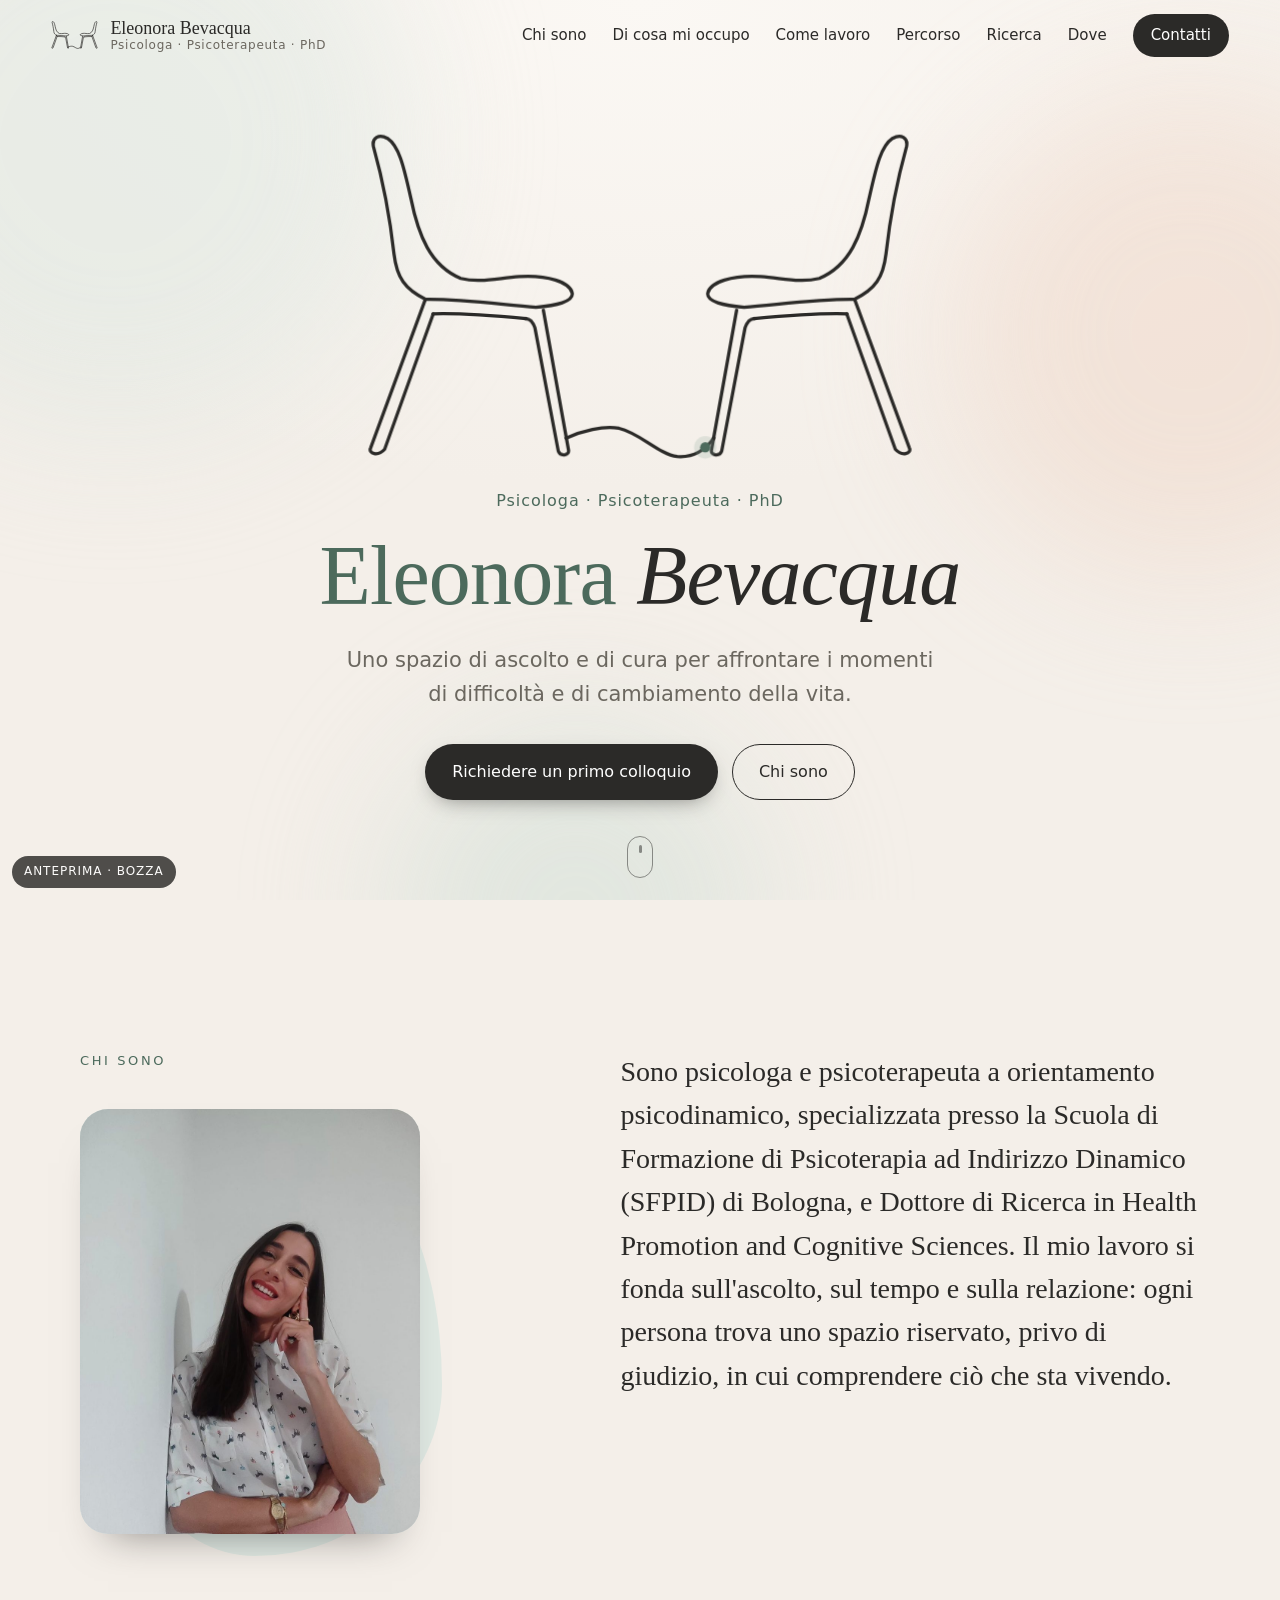
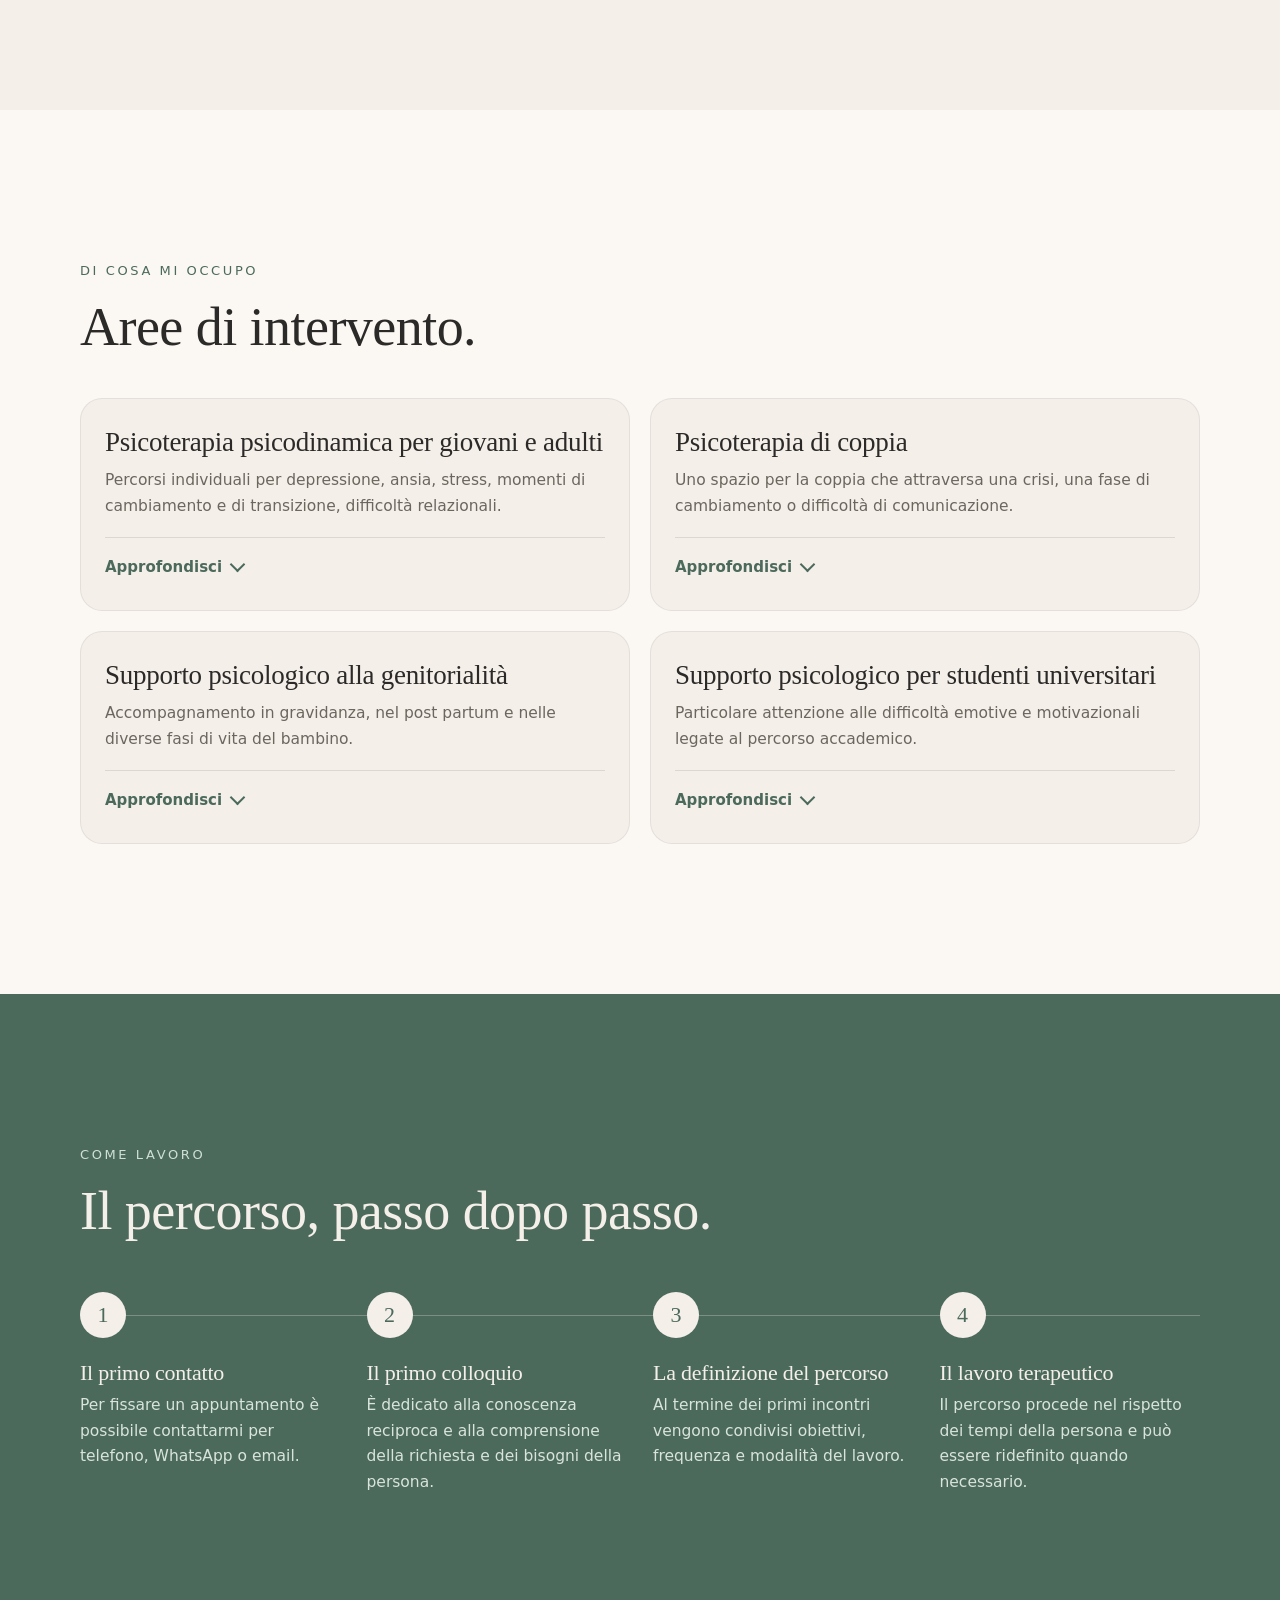
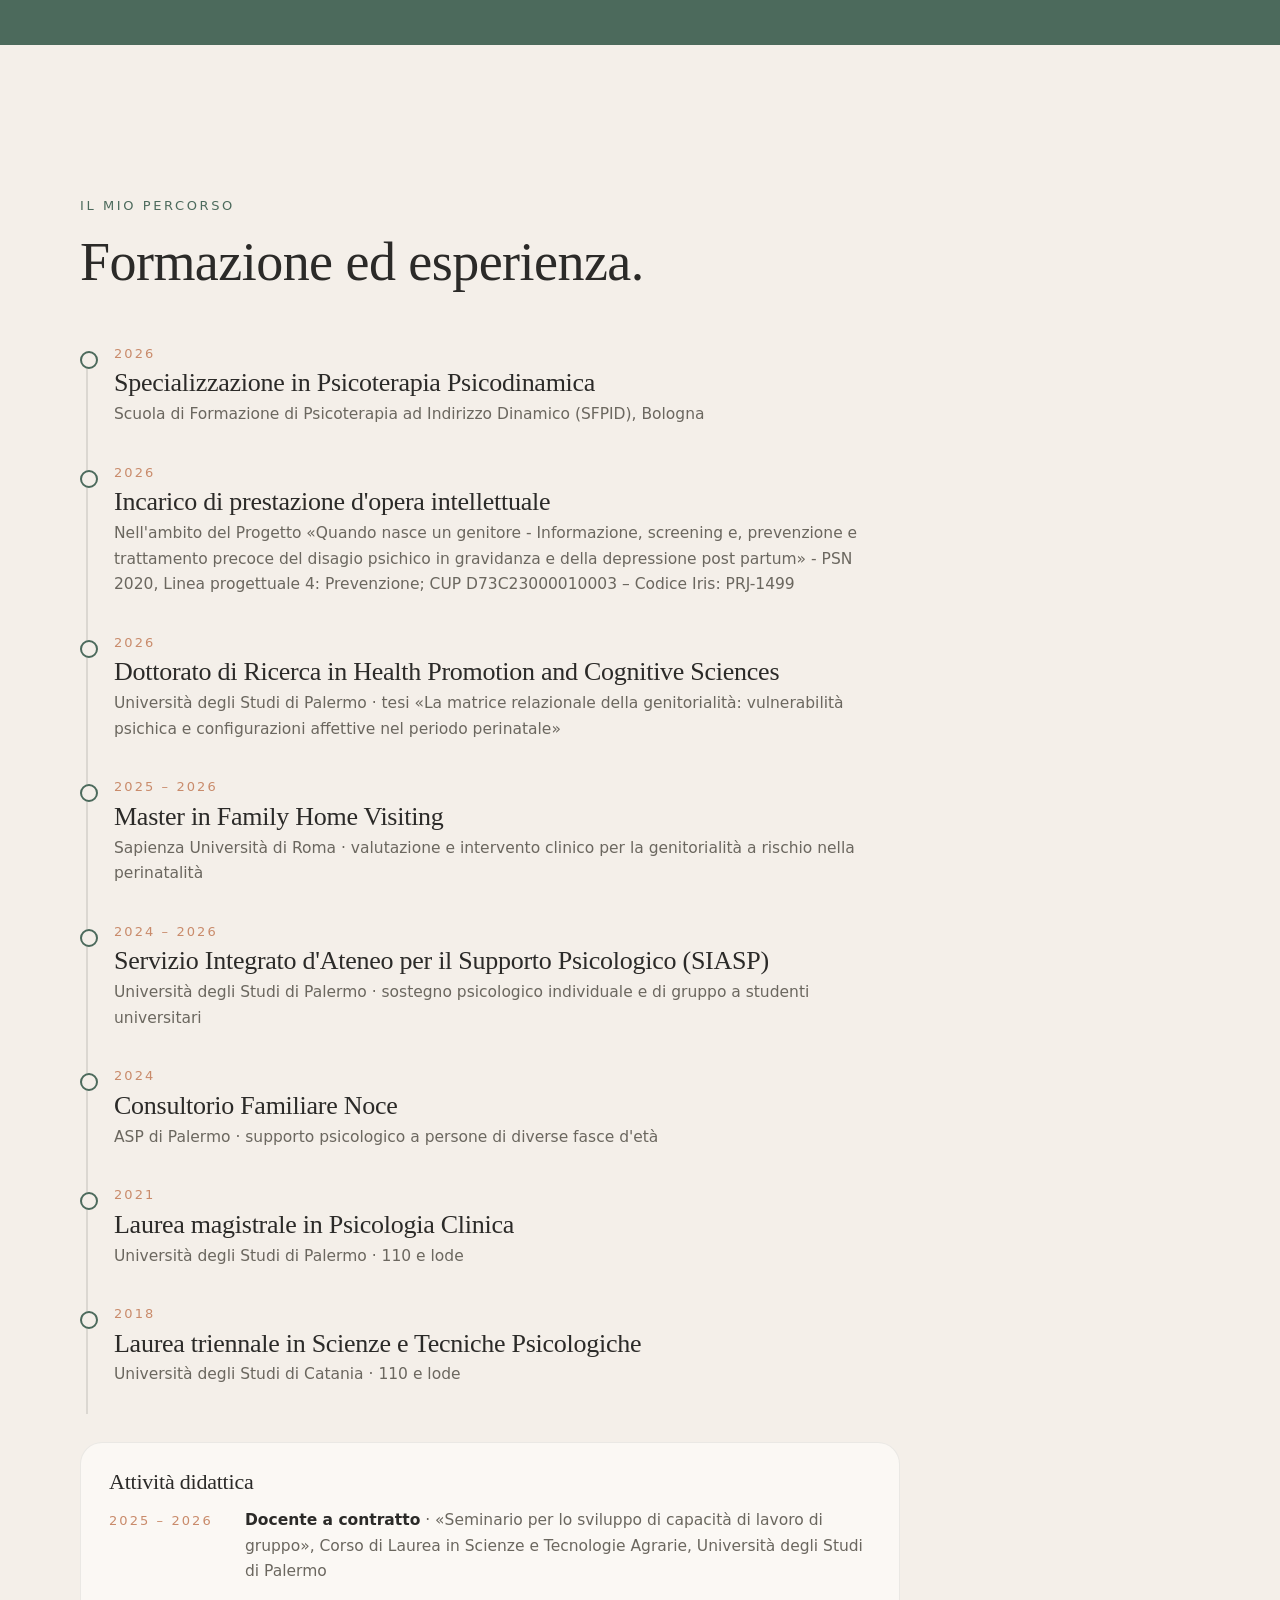
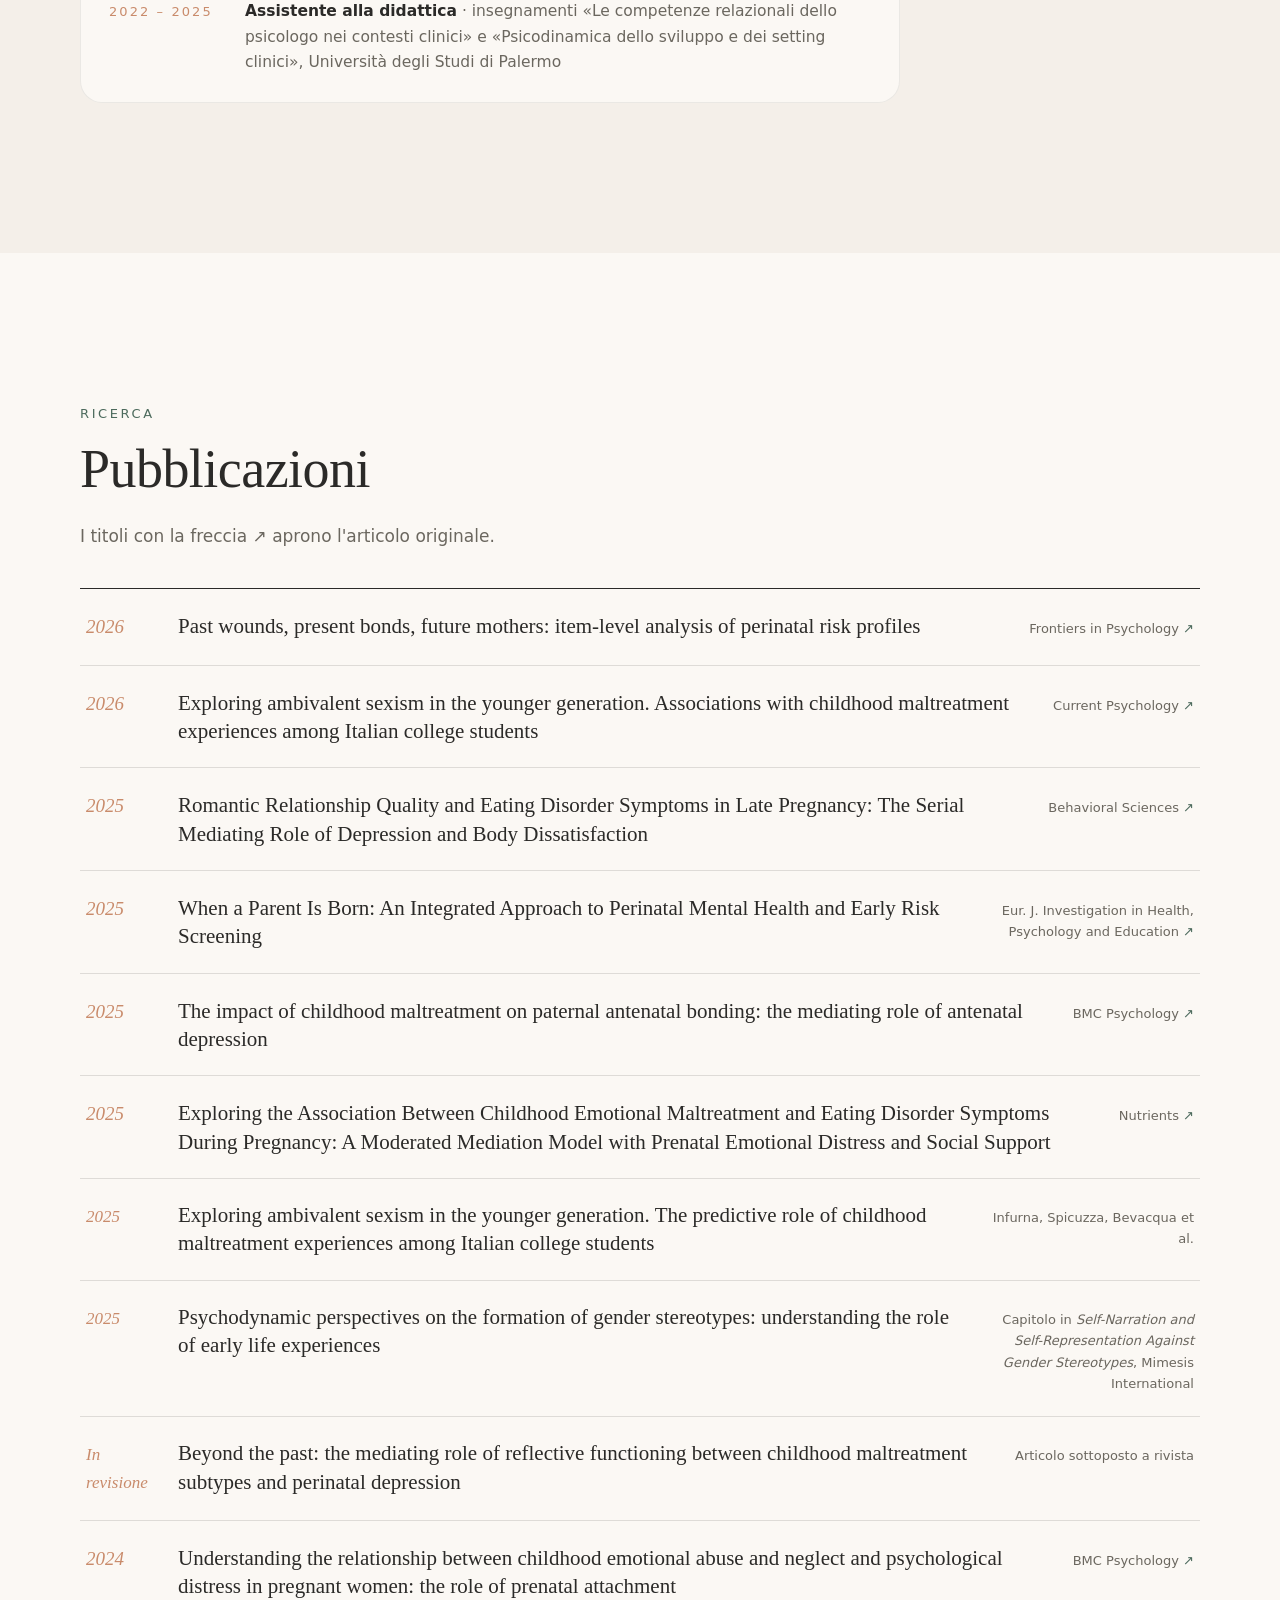
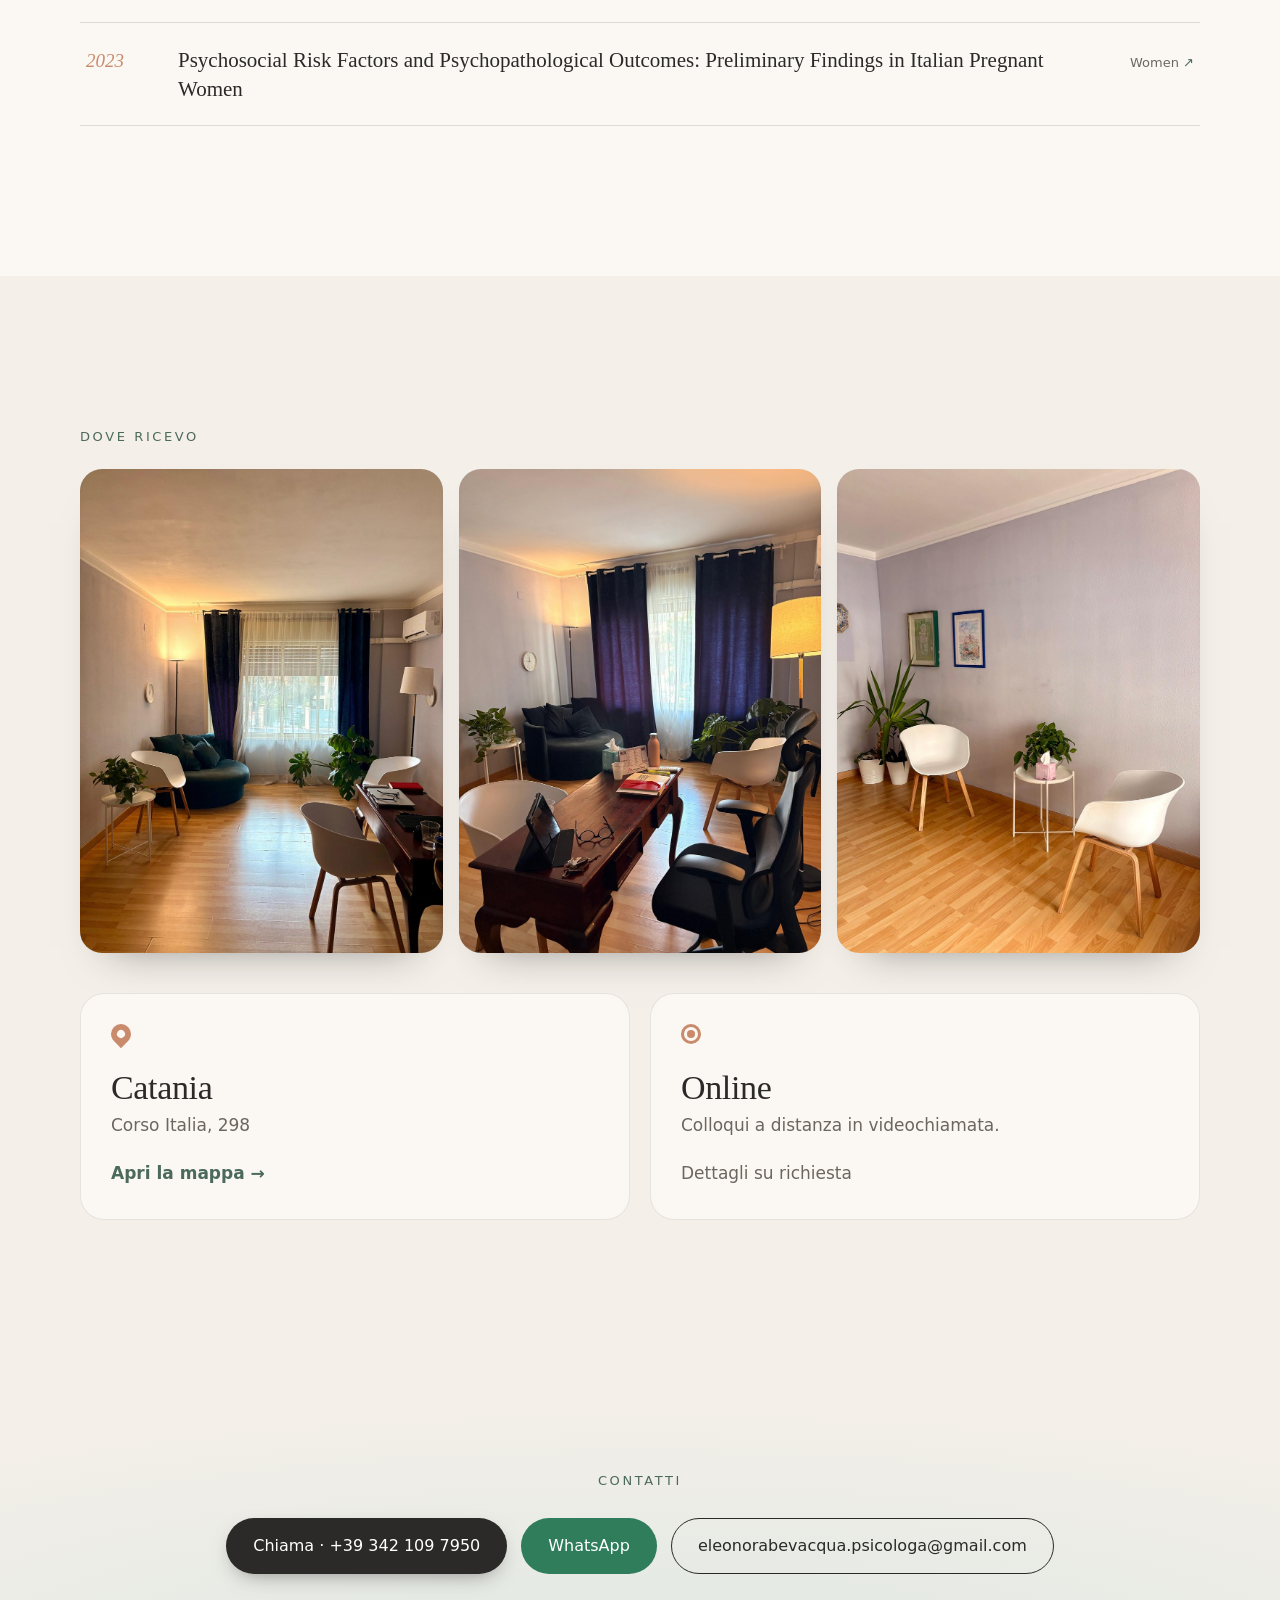
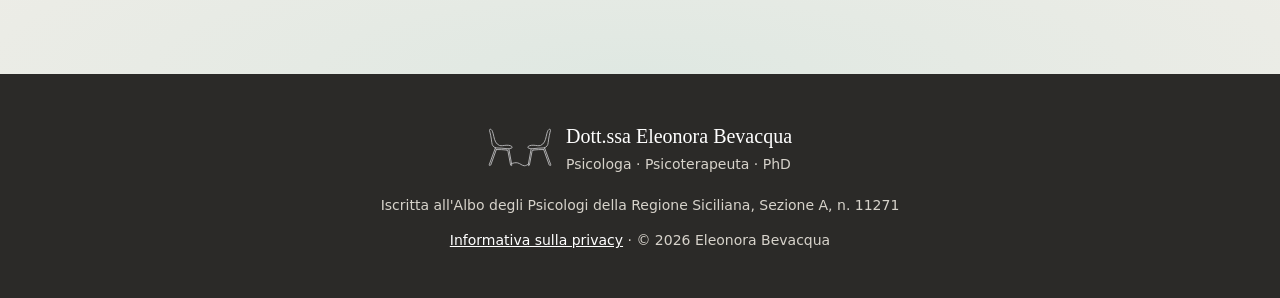
==== commit 0cb66c57: "Contatti e Dove senza titoli, aree di intervento senza numeri" ====
--- a/index.html
+++ b/index.html
@@ -91,7 +91,6 @@
     <h2 class="reveal">Aree di intervento.</h2>
     <div class="cards">
       <article class="card reveal">
-        <span class="num">01</span>
         <h3>Psicoterapia psicodinamica per giovani e adulti</h3>
         <p>Percorsi individuali per depressione, ansia, stress, momenti di cambiamento e di transizione, difficoltà relazionali.</p>
         <details>
@@ -103,7 +102,6 @@
         </details>
       </article>
       <article class="card reveal">
-        <span class="num">02</span>
         <h3>Psicoterapia di coppia</h3>
         <p>Uno spazio per la coppia che attraversa una crisi, una fase di cambiamento o difficoltà di comunicazione.</p>
         <details>
@@ -115,7 +113,6 @@
         </details>
       </article>
       <article class="card reveal">
-        <span class="num">03</span>
         <h3>Supporto psicologico alla genitorialità</h3>
         <p>Accompagnamento in gravidanza, nel post partum e nelle diverse fasi di vita del bambino.</p>
         <details>
@@ -127,7 +124,6 @@
         </details>
       </article>
       <article class="card reveal">
-        <span class="num">04</span>
         <h3>Supporto psicologico per studenti universitari</h3>
         <p>Particolare attenzione alle difficoltà emotive e motivazionali legate al percorso accademico.</p>
         <details>
@@ -208,7 +204,6 @@
 <section class="sec where" id="dove">
   <div class="wrap">
     <p class="eyebrow reveal">Dove ricevo</p>
-    <h2 class="reveal">Lo studio di Catania. E anche online.</h2>
     <div class="gallery">
       <figure class="reveal"><img src="img/studio-1.jpg" width="1000" height="1333" alt="Lo studio: la poltrona e le sedute davanti alla finestra" loading="lazy"></figure>
       <figure class="reveal"><img src="img/studio-2.jpg" width="1000" height="1333" alt="Lo studio visto dalla scrivania" loading="lazy"></figure>
@@ -235,8 +230,6 @@
 <section class="sec contact" id="contatti">
   <div class="wrap">
     <p class="eyebrow reveal">Contatti</p>
-    <h2 class="reveal">Per fissare un primo colloquio.</h2>
-    <p class="sub reveal">È possibile contattarmi per telefono, WhatsApp o email: rispondo appena possibile per concordare il primo colloquio.</p>
     <div class="contact-btns reveal">
       <a class="btn primary" href="tel:+393421097950">Chiama · +39 342 109 7950</a>
       <a class="btn wa" href="https://wa.me/393421097950" target="_blank" rel="noopener">WhatsApp</a>
--- a/style.css
+++ b/style.css
@@ -122,7 +122,7 @@
 .card:hover::before{opacity:.7;transform:scale(1)}
 .card>*{position:relative}
 .num{font-family:var(--serif);font-style:italic;color:var(--clay);font-size:20px}
-.card h3{font-size:clamp(22px,2.3vw,27px);margin:22px 0 10px}
+.card h3{font-size:clamp(22px,2.3vw,27px);margin:0 0 10px}
 .card p{font-size:15.5px;color:var(--mute)}
 
 .how{background:var(--sage-deep);color:#f4efe9}
@@ -169,6 +169,8 @@
 
 .contact{text-align:center;background:radial-gradient(90% 90% at 50% 100%,var(--sage-soft),var(--cream))}
 .contact h2,.contact .sub{margin-left:auto;margin-right:auto}
+.contact .eyebrow{margin-bottom:26px}
+.sec.contact{padding:clamp(60px,8vw,100px) 0}
 .contact-btns{display:flex;flex-wrap:wrap;gap:14px;justify-content:center}
 .note{margin-top:34px;font-size:14px;color:var(--mute)}
 
@@ -216,6 +218,7 @@
 .pubs a .j::after{content:" ↗";color:var(--sage-deep)}
 
 /* galleria dello studio */
+.where .gallery{margin-top:22px}
 .gallery{display:grid;grid-template-columns:repeat(3,1fr);gap:16px;margin-top:40px}
 .gallery figure{border-radius:22px;overflow:hidden;aspect-ratio:3/4;background:var(--sage-soft);box-shadow:0 24px 40px -30px rgba(43,42,40,.55)}
 .gallery img{width:100%;height:100%;object-fit:cover;transition:transform 1.2s var(--ease)}
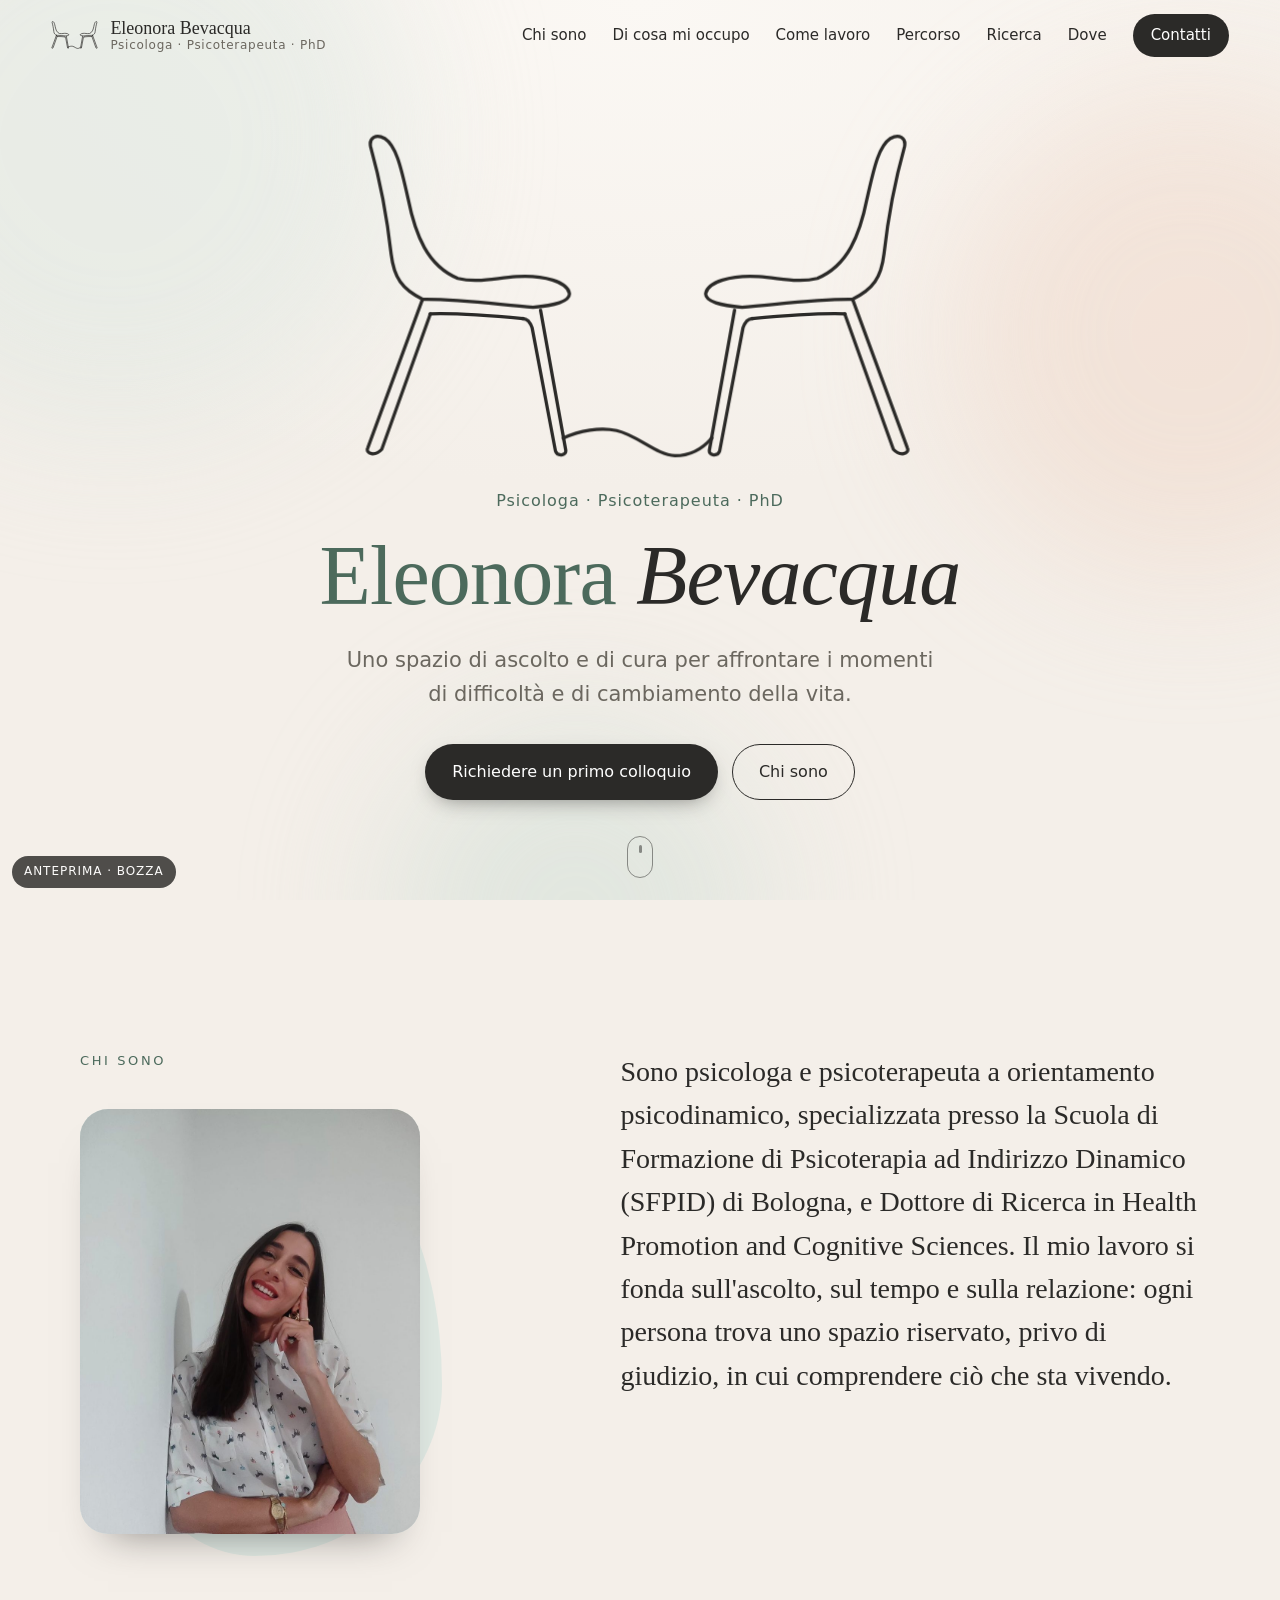
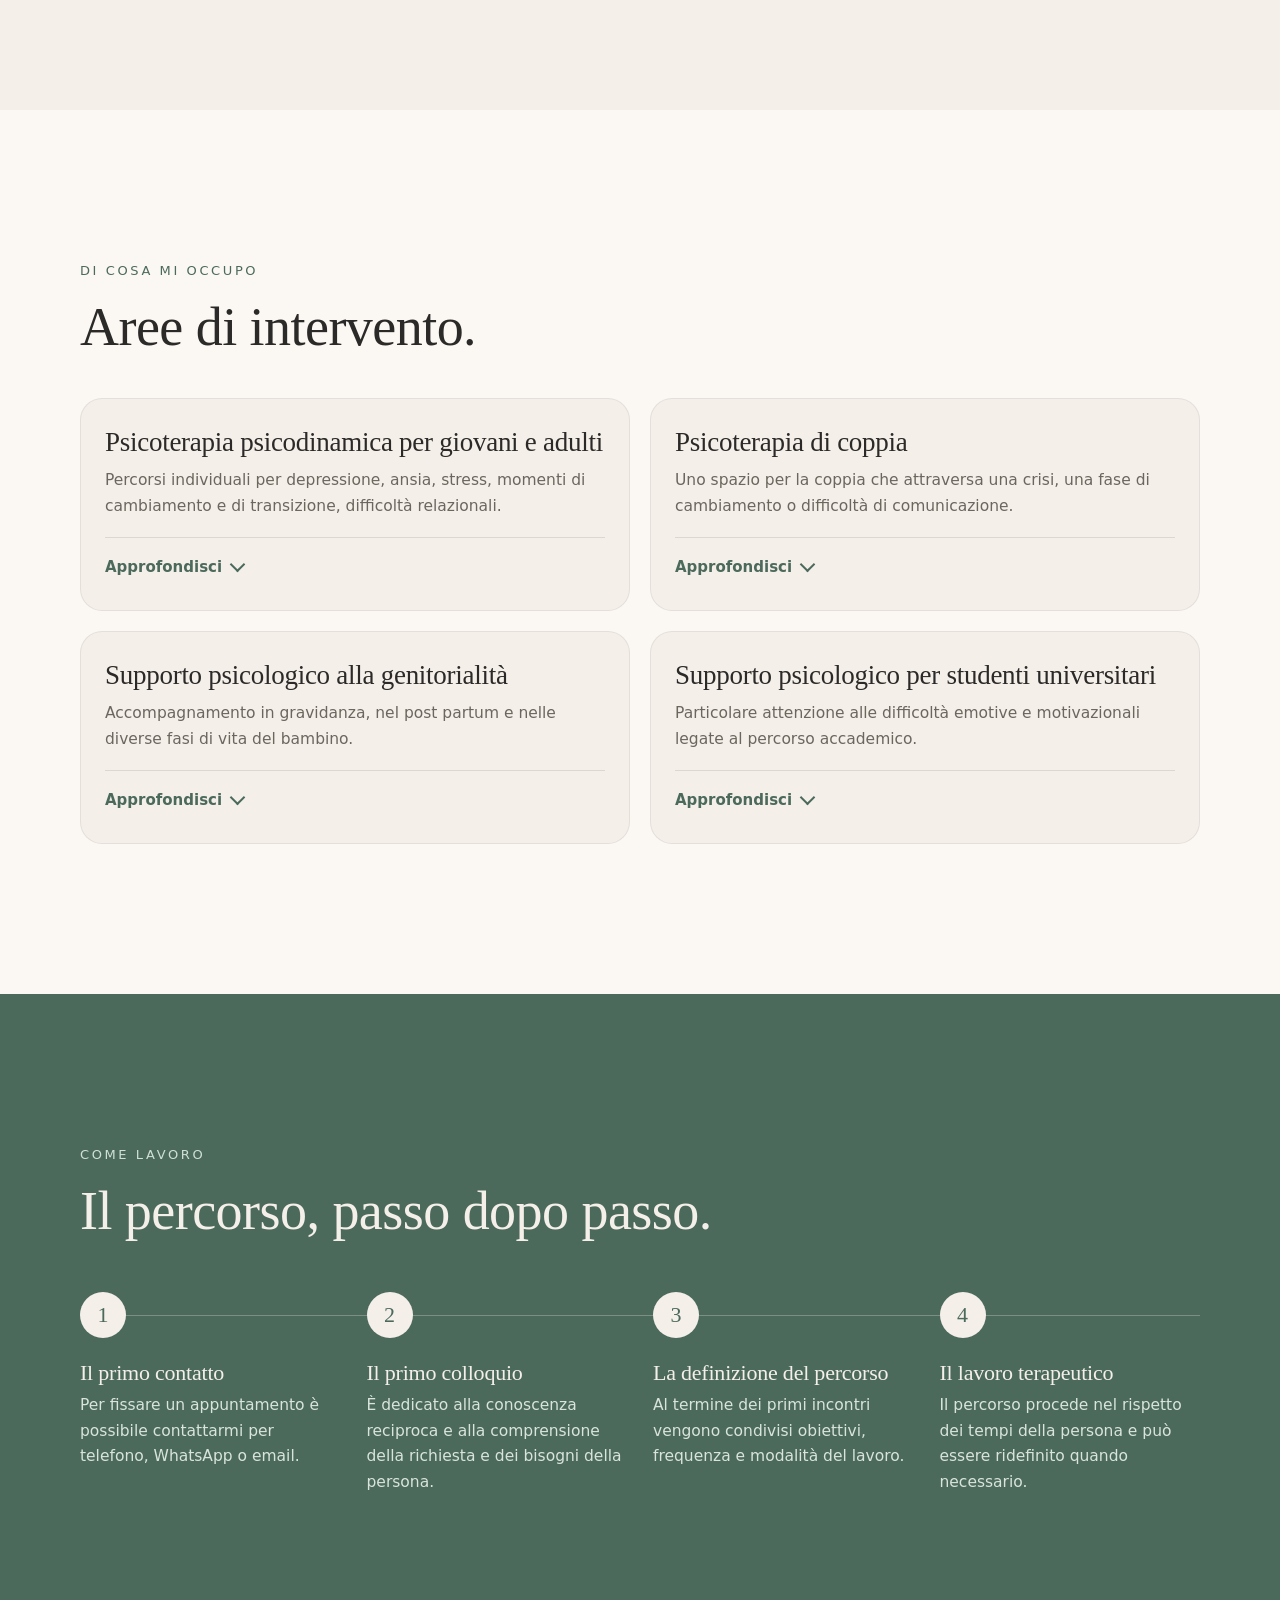
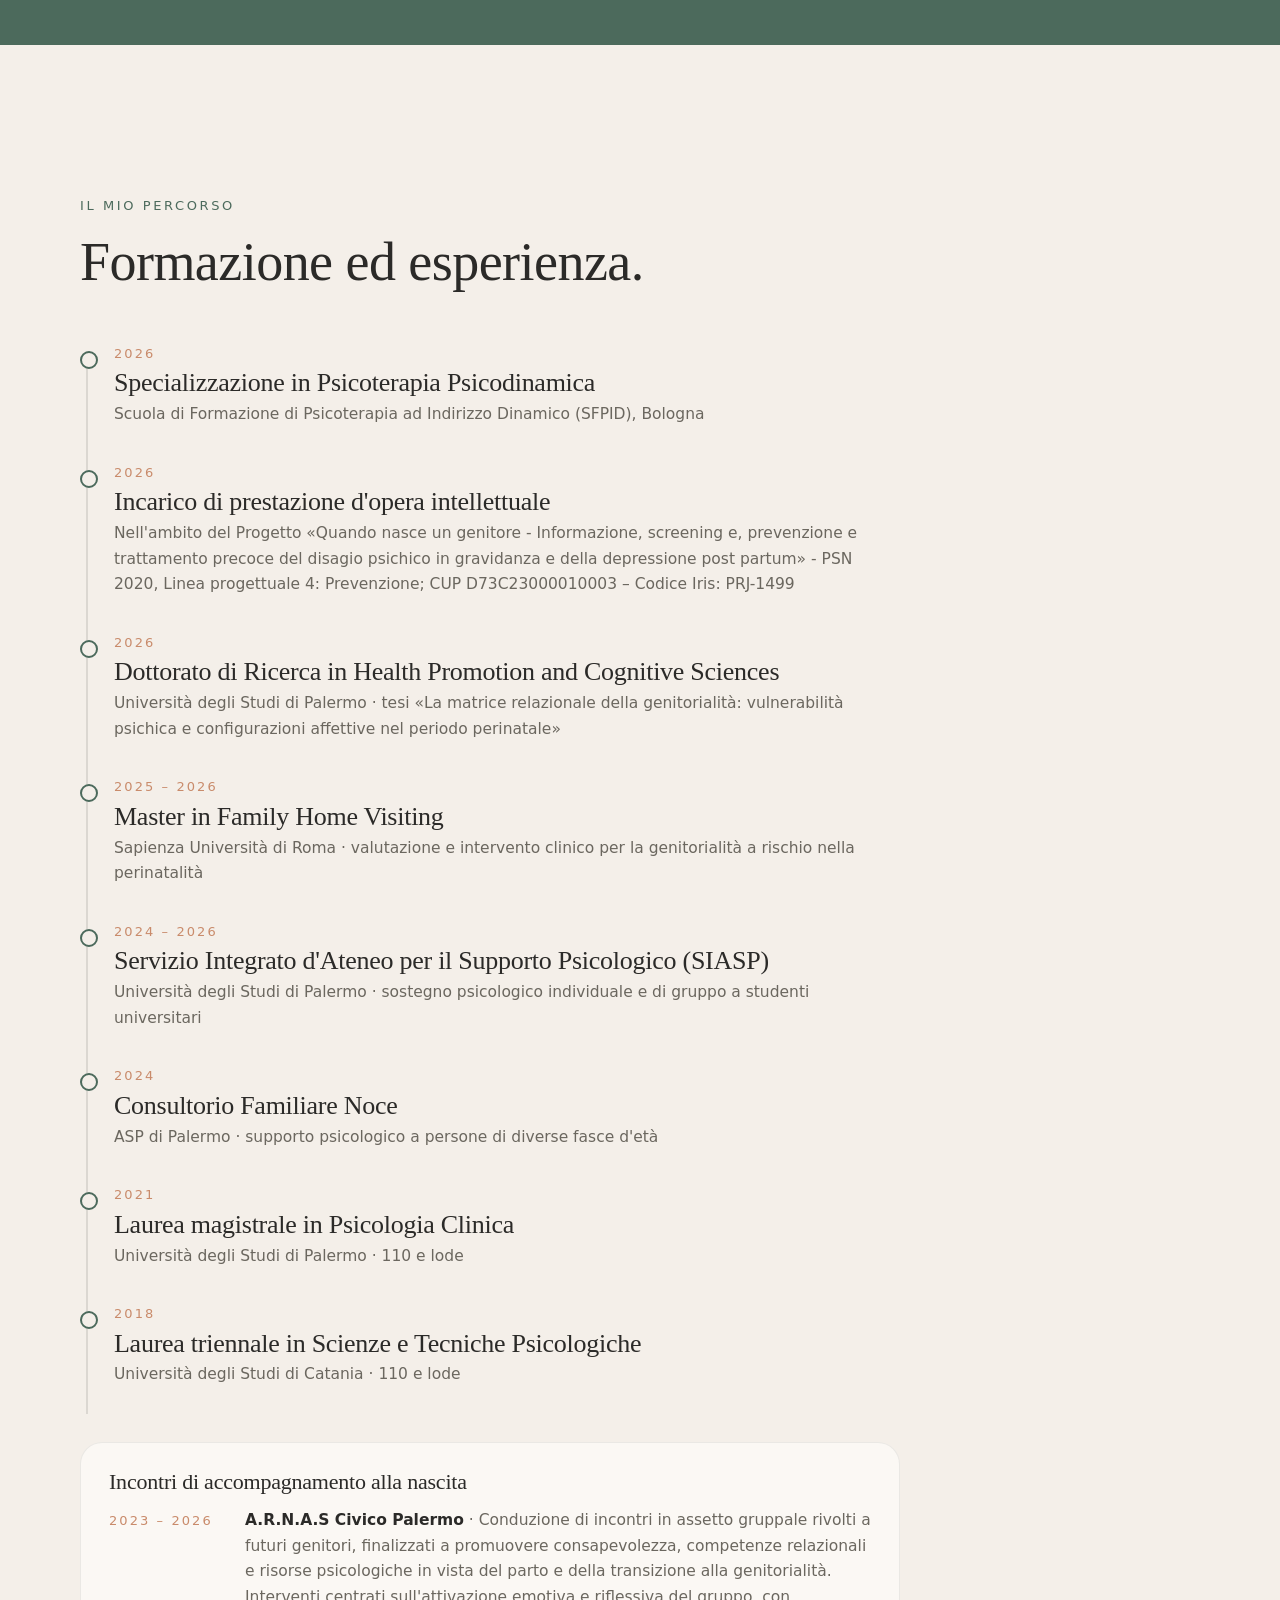
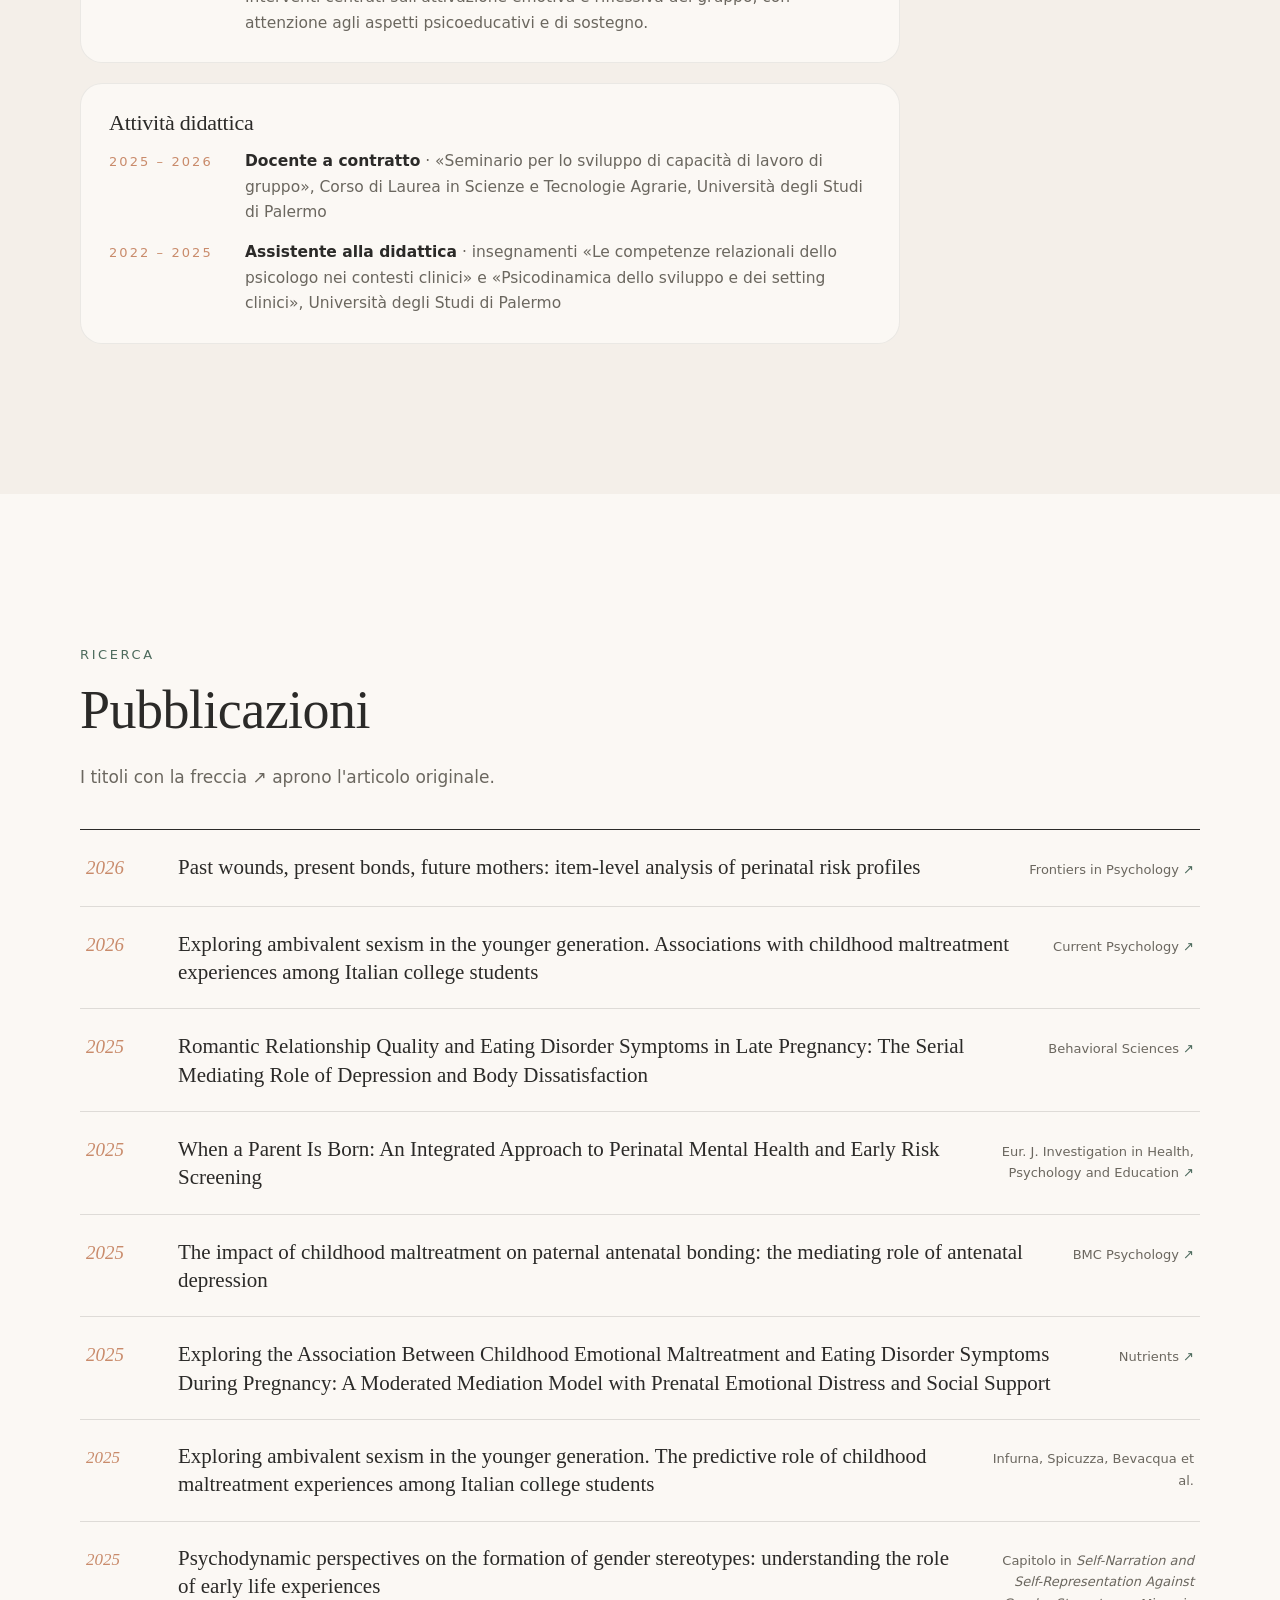
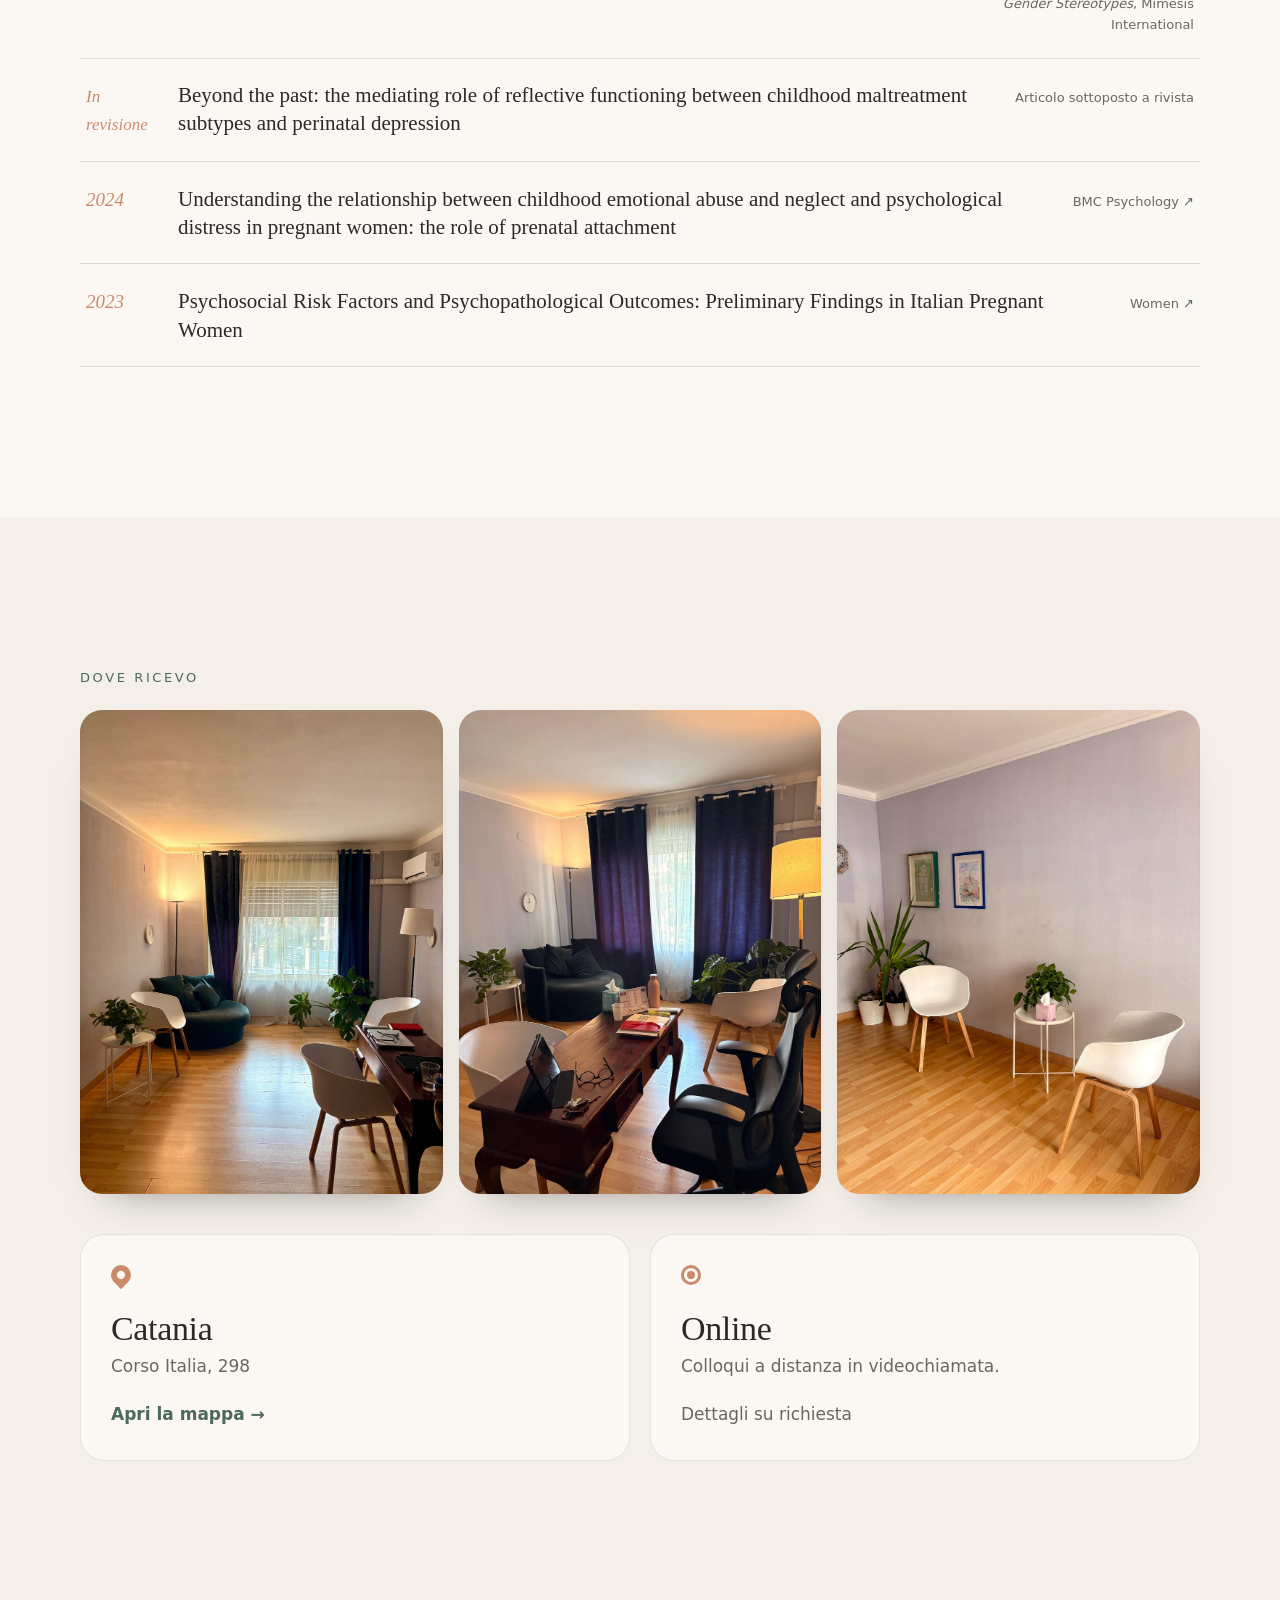
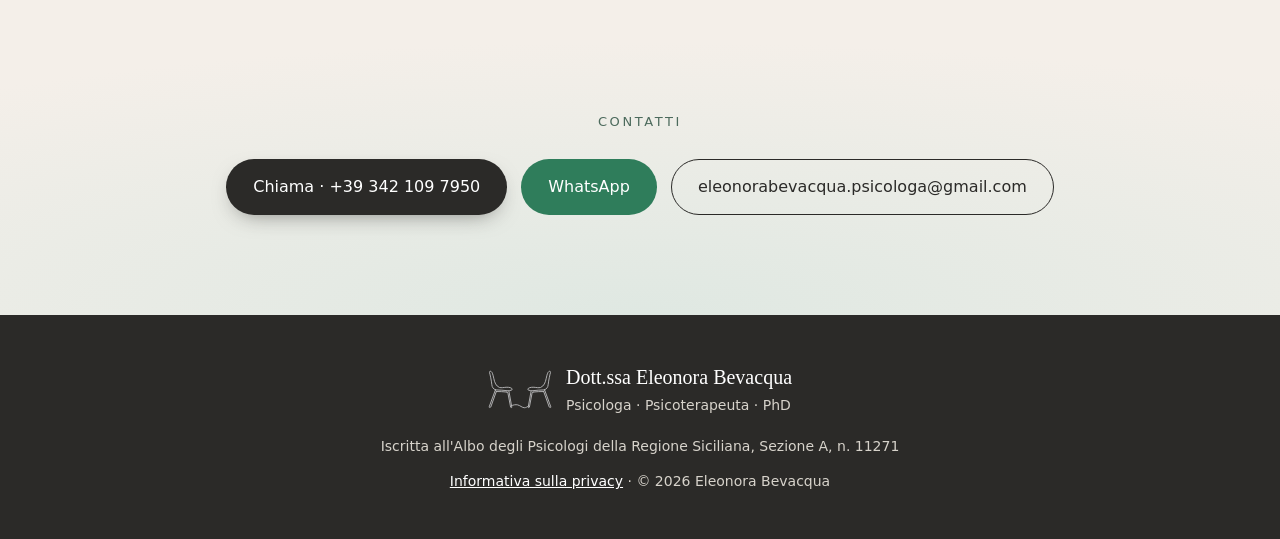
==== commit 3a5e6d6f: "Riquadro incontri di accompagnamento alla nascita (A.R.N.A.S Civico) prima dell'attività didattica" ====
--- a/index.html
+++ b/index.html
@@ -169,6 +169,12 @@
       <div class="tl-item reveal"><time>2018</time><h3>Laurea triennale in Scienze e Tecniche Psicologiche</h3><p>Università degli Studi di Catania · 110 e lode</p></div>
     </div>
     <div class="didattica reveal">
+      <h3>Incontri di accompagnamento alla nascita</h3>
+      <ul>
+        <li><time>2023 – 2026</time><p><b>A.R.N.A.S Civico Palermo</b> · Conduzione di incontri in assetto gruppale rivolti a futuri genitori, finalizzati a promuovere consapevolezza, competenze relazionali e risorse psicologiche in vista del parto e della transizione alla genitorialità. Interventi centrati sull'attivazione emotiva e riflessiva del gruppo, con attenzione agli aspetti psicoeducativi e di sostegno.</p></li>
+      </ul>
+    </div>
+    <div class="didattica reveal">
       <h3>Attività didattica</h3>
       <ul>
         <li><time>2025 – 2026</time><p><b>Docente a contratto</b> · «Seminario per lo sviluppo di capacità di lavoro di gruppo», Corso di Laurea in Scienze e Tecnologie Agrarie, Università degli Studi di Palermo</p></li>
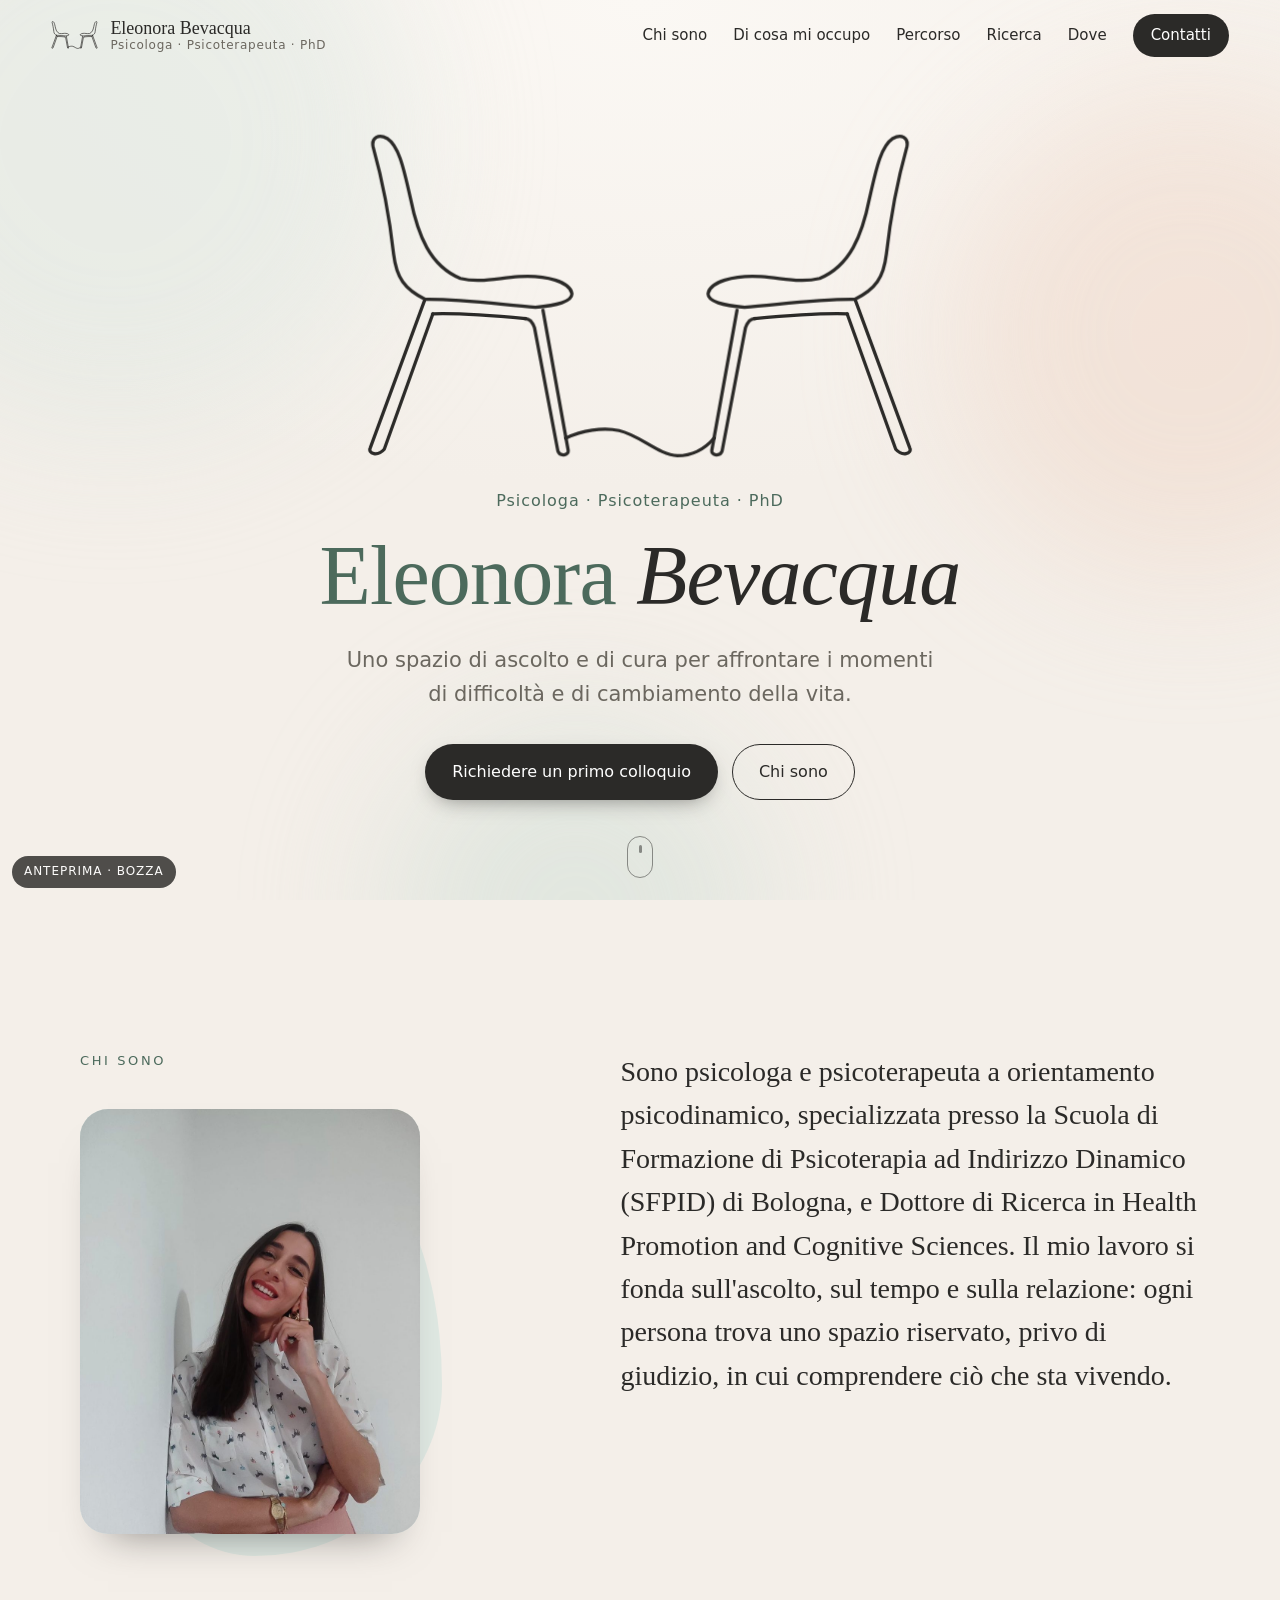
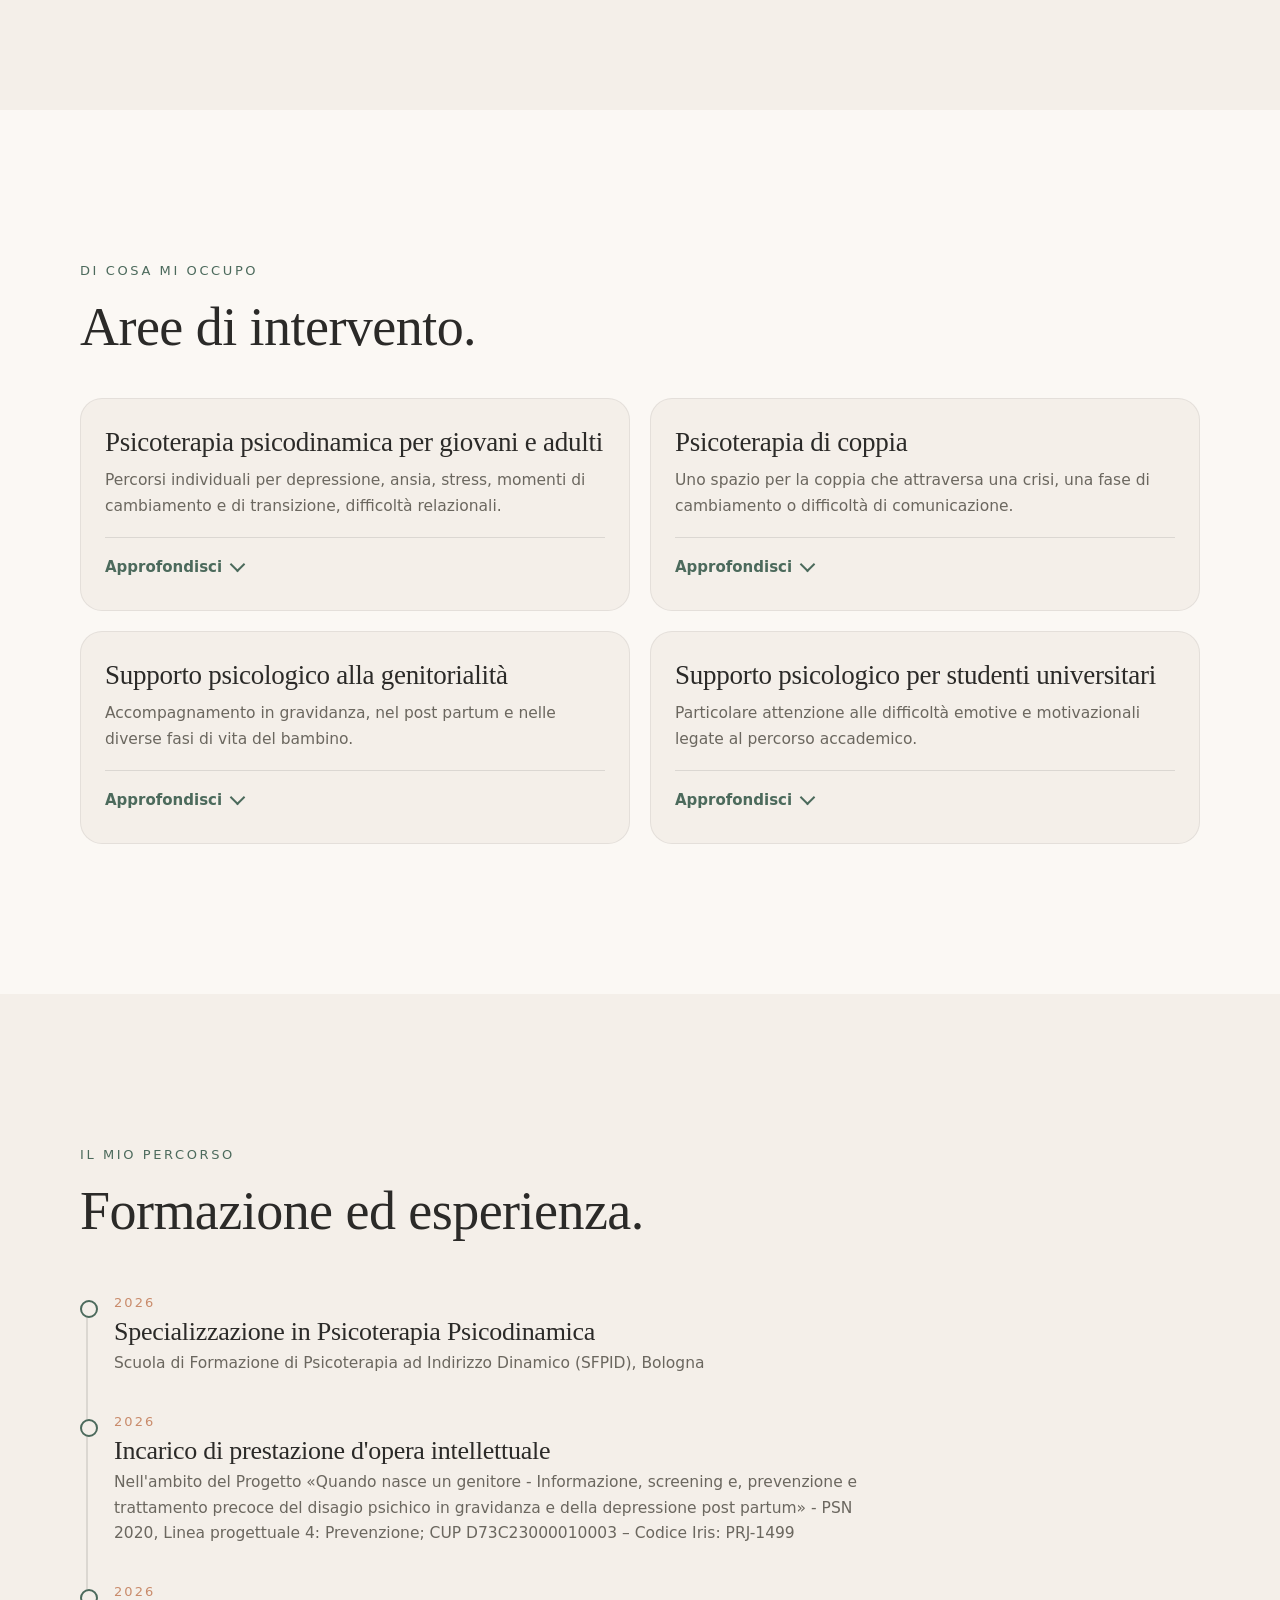
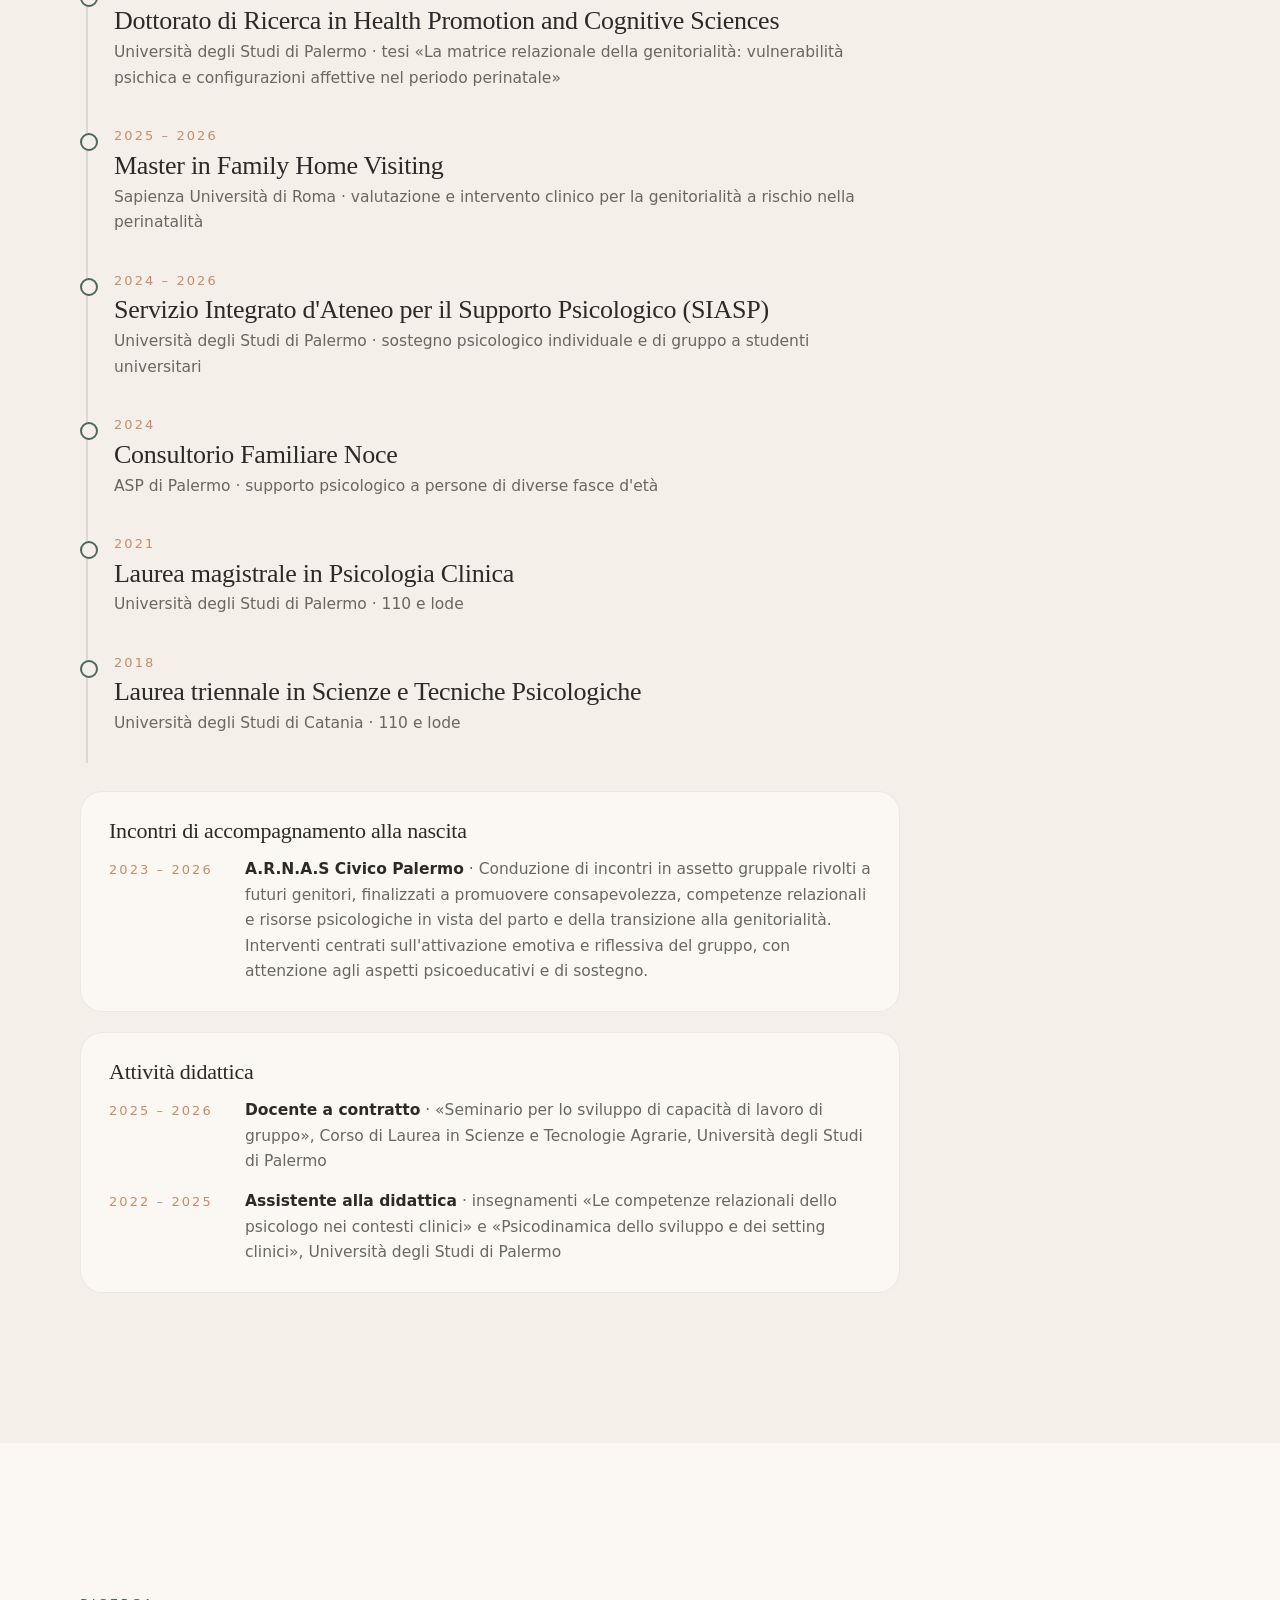
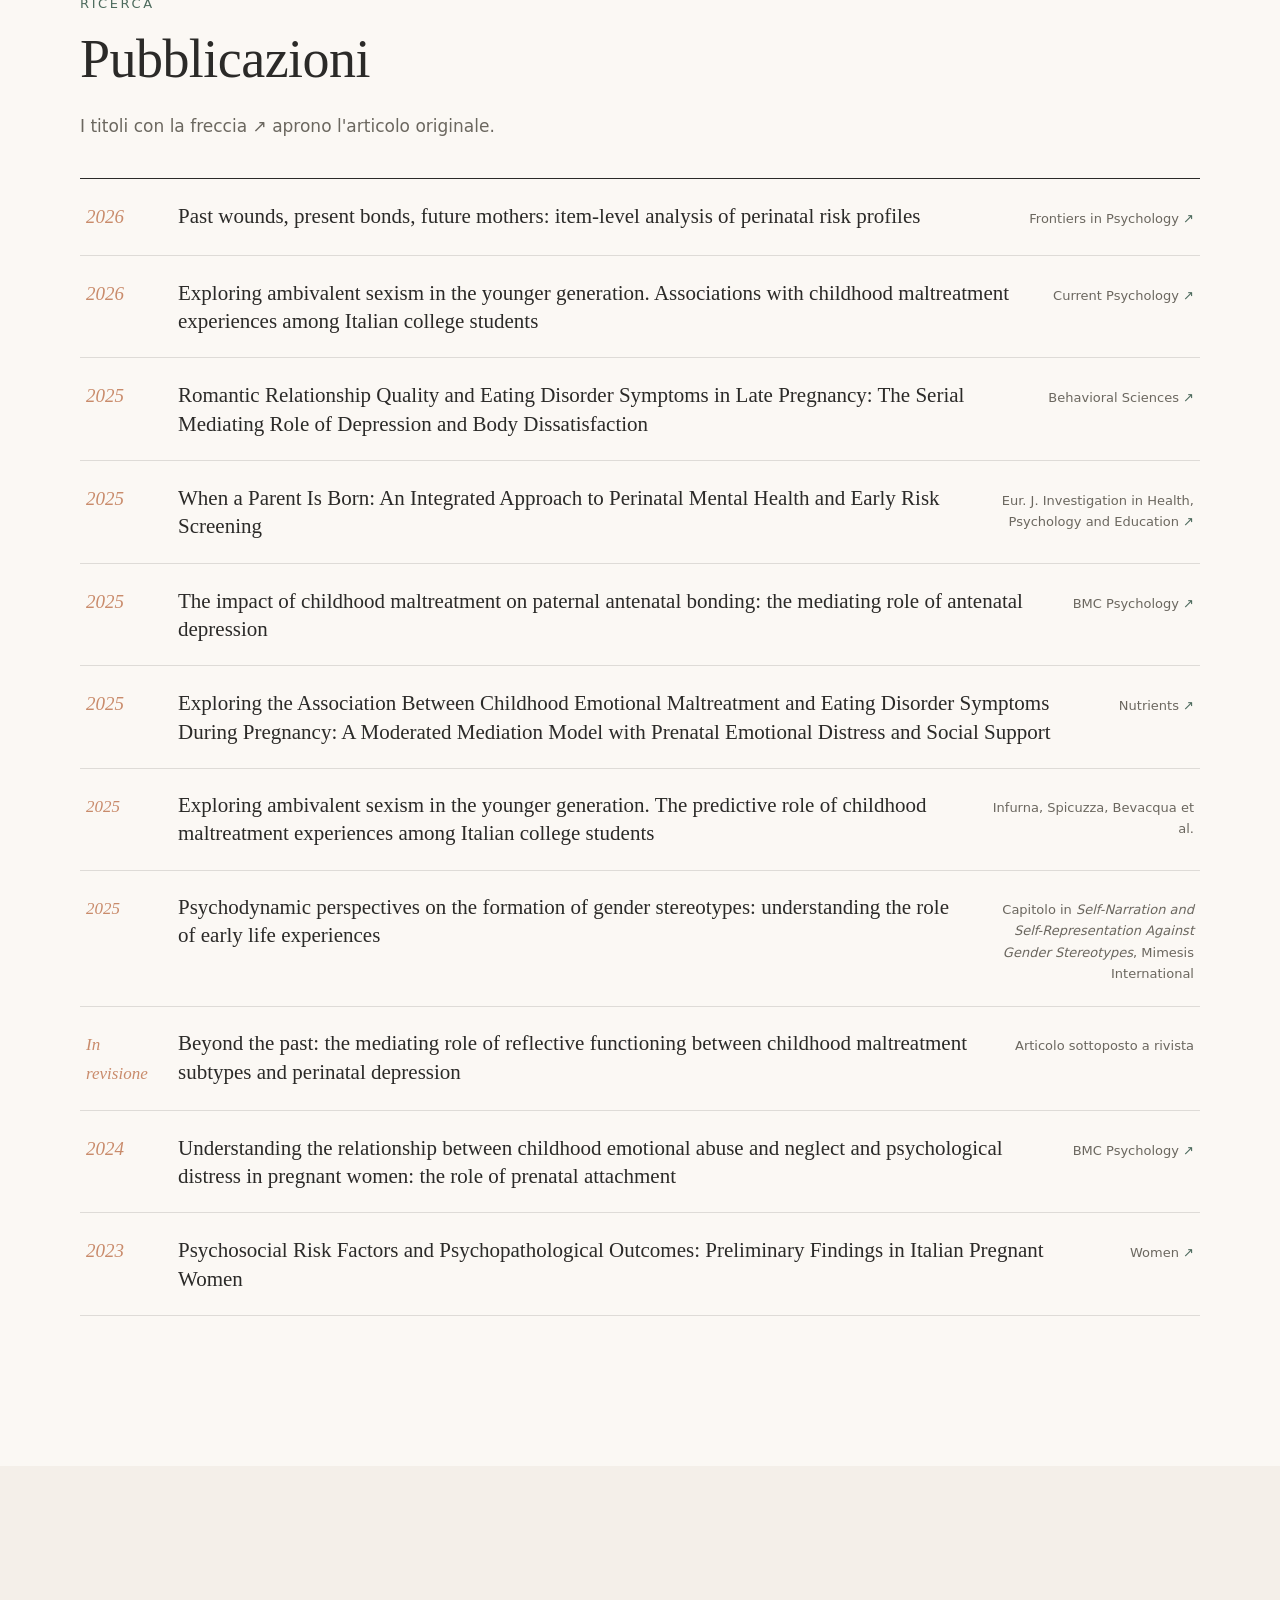
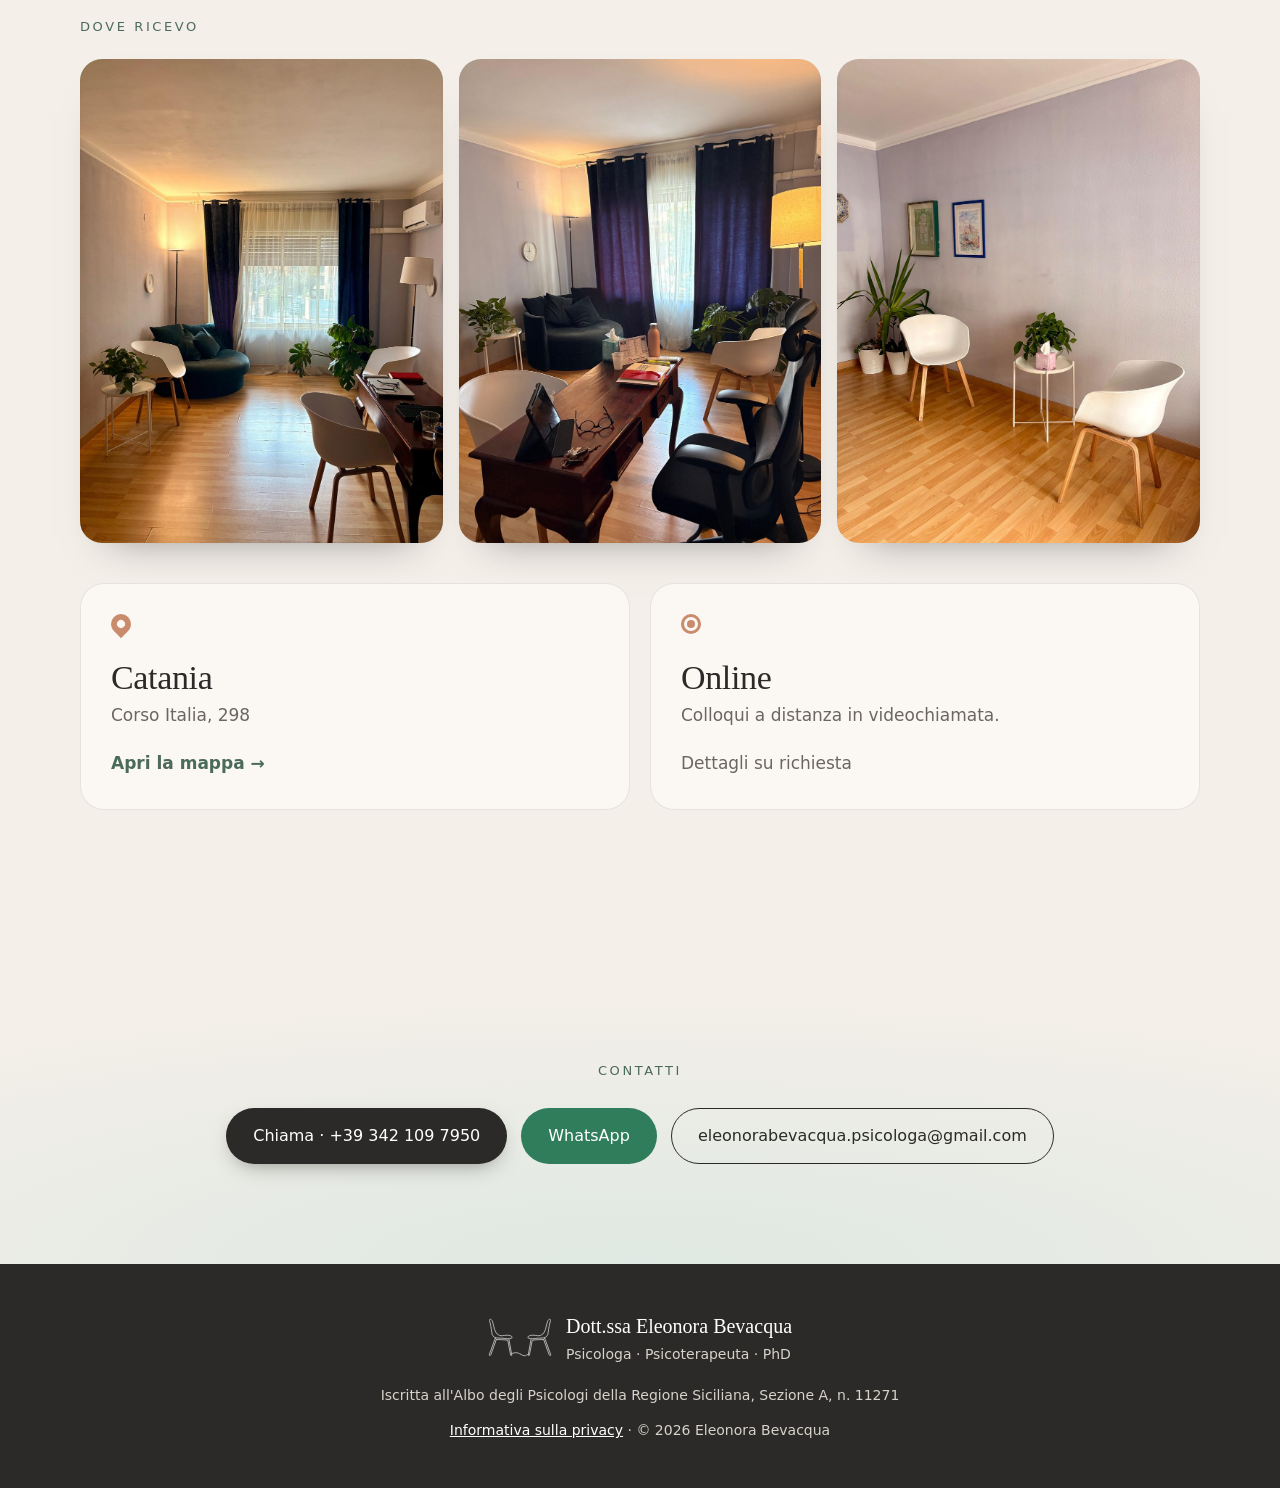
==== commit cdc88bd0: "Tolta la sezione Come lavoro (e la voce di menu)" ====
--- a/index.html
+++ b/index.html
@@ -26,7 +26,6 @@
   <nav class="nav" id="nav" aria-label="Menu principale">
     <a href="#chi-sono">Chi sono</a>
     <a href="#di-cosa-mi-occupo">Di cosa mi occupo</a>
-    <a href="#come-lavoro">Come lavoro</a>
     <a href="#percorso">Percorso</a>
     <a href="#ricerca">Ricerca</a>
     <a href="#dove">Dove</a>
@@ -138,20 +137,6 @@
   </div>
 </section>
 
-<!-- COME LAVORO -->
-<section class="sec how" id="come-lavoro">
-  <div class="wrap">
-    <p class="eyebrow reveal">Come lavoro</p>
-    <h2 class="reveal">Il percorso, passo dopo passo.</h2>
-    <ol class="steps">
-      <li class="reveal"><span>1</span><h3>Il primo contatto</h3><p>Per fissare un appuntamento è possibile contattarmi per telefono, WhatsApp o email.</p></li>
-      <li class="reveal"><span>2</span><h3>Il primo colloquio</h3><p>È dedicato alla conoscenza reciproca e alla comprensione della richiesta e dei bisogni della persona.</p></li>
-      <li class="reveal"><span>3</span><h3>La definizione del percorso</h3><p>Al termine dei primi incontri vengono condivisi obiettivi, frequenza e modalità del lavoro.</p></li>
-      <li class="reveal"><span>4</span><h3>Il lavoro terapeutico</h3><p>Il percorso procede nel rispetto dei tempi della persona e può essere ridefinito quando necessario.</p></li>
-    </ol>
-  </div>
-</section>
-
 <!-- PERCORSO -->
 <section class="sec path" id="percorso">
   <div class="wrap">
